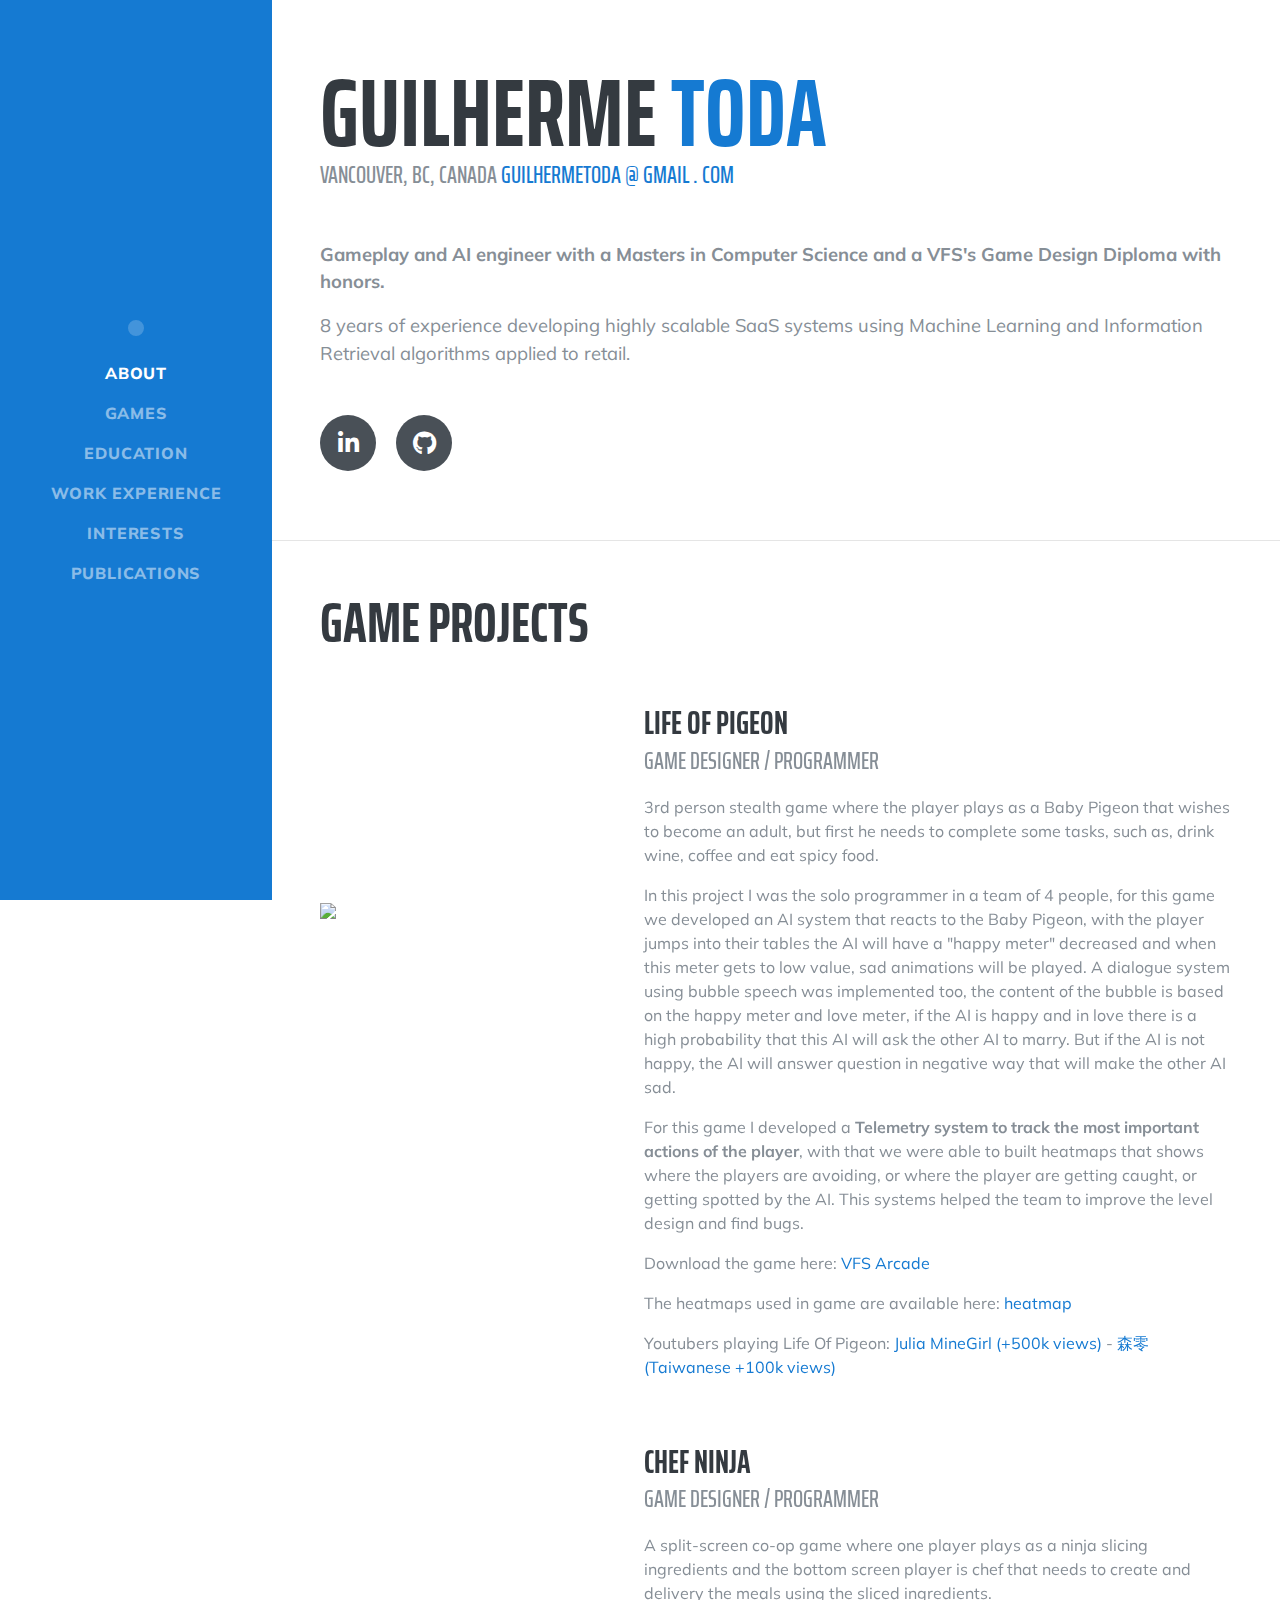
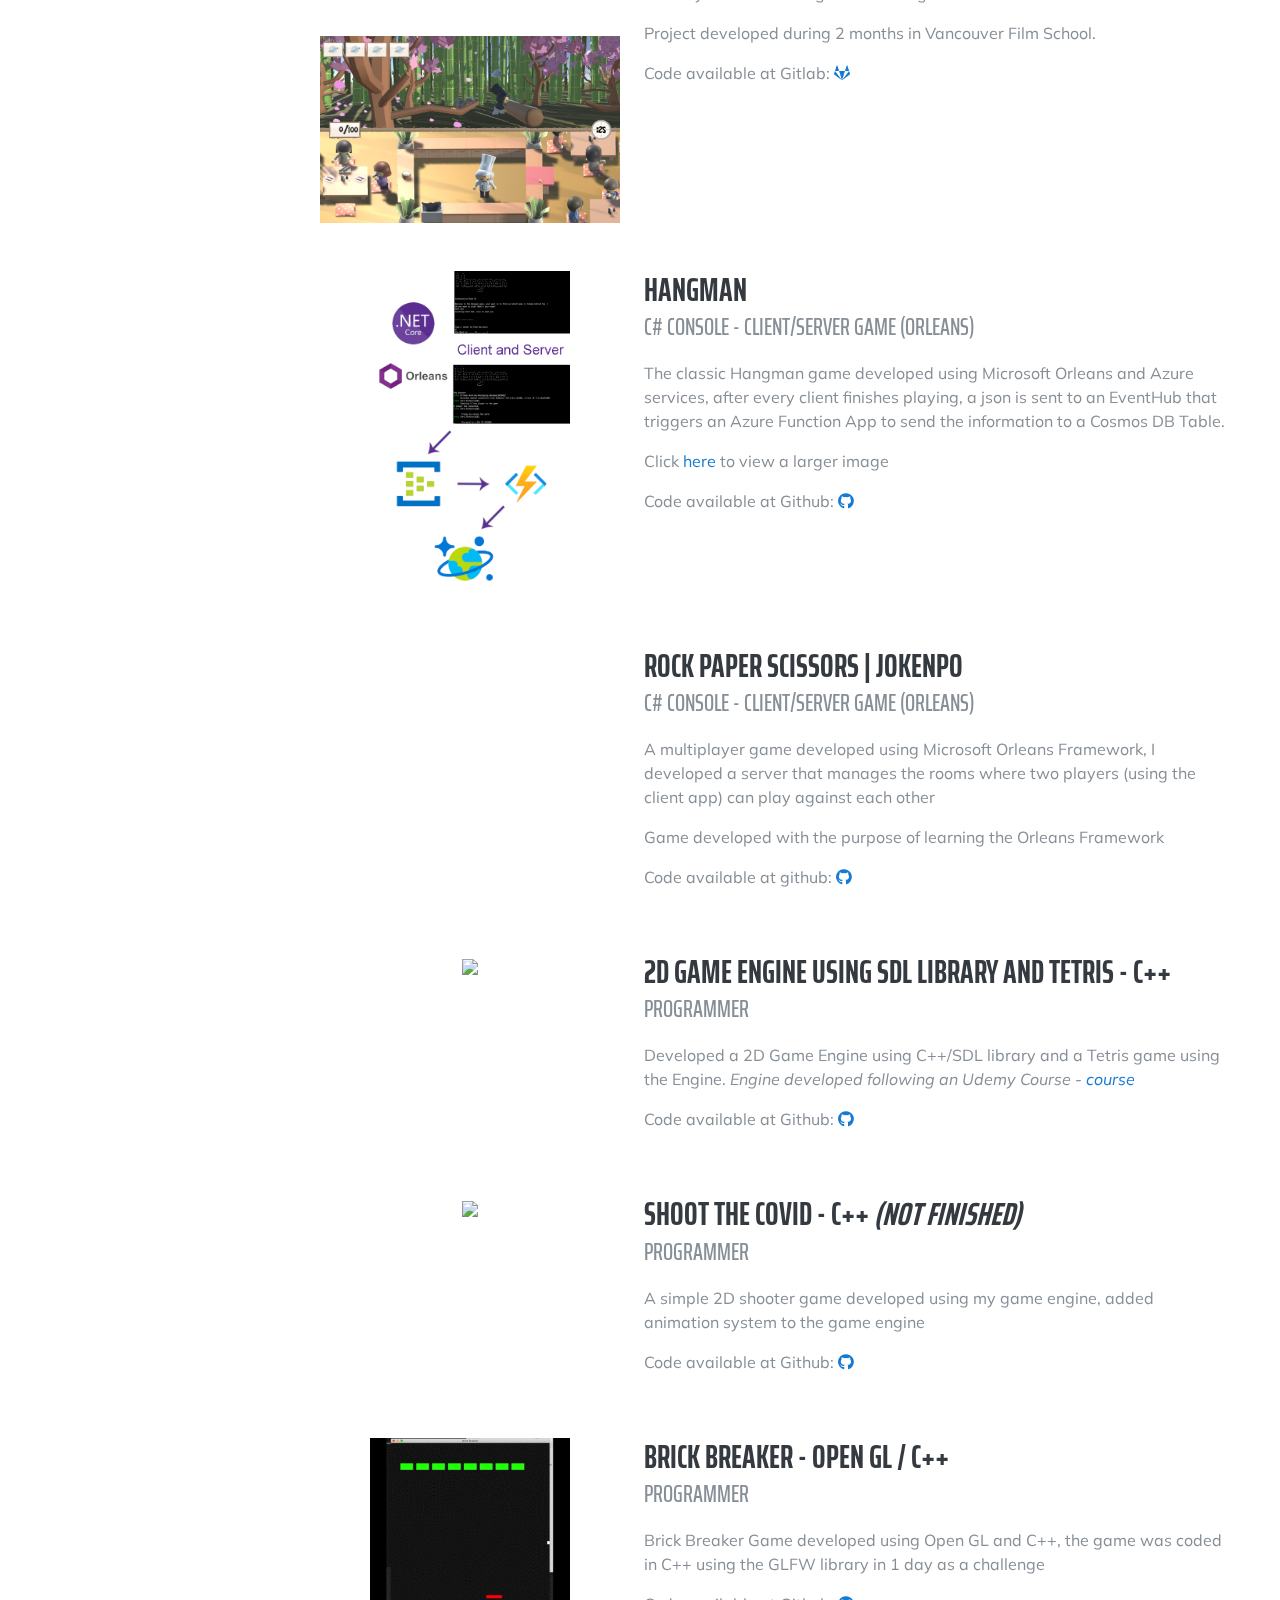
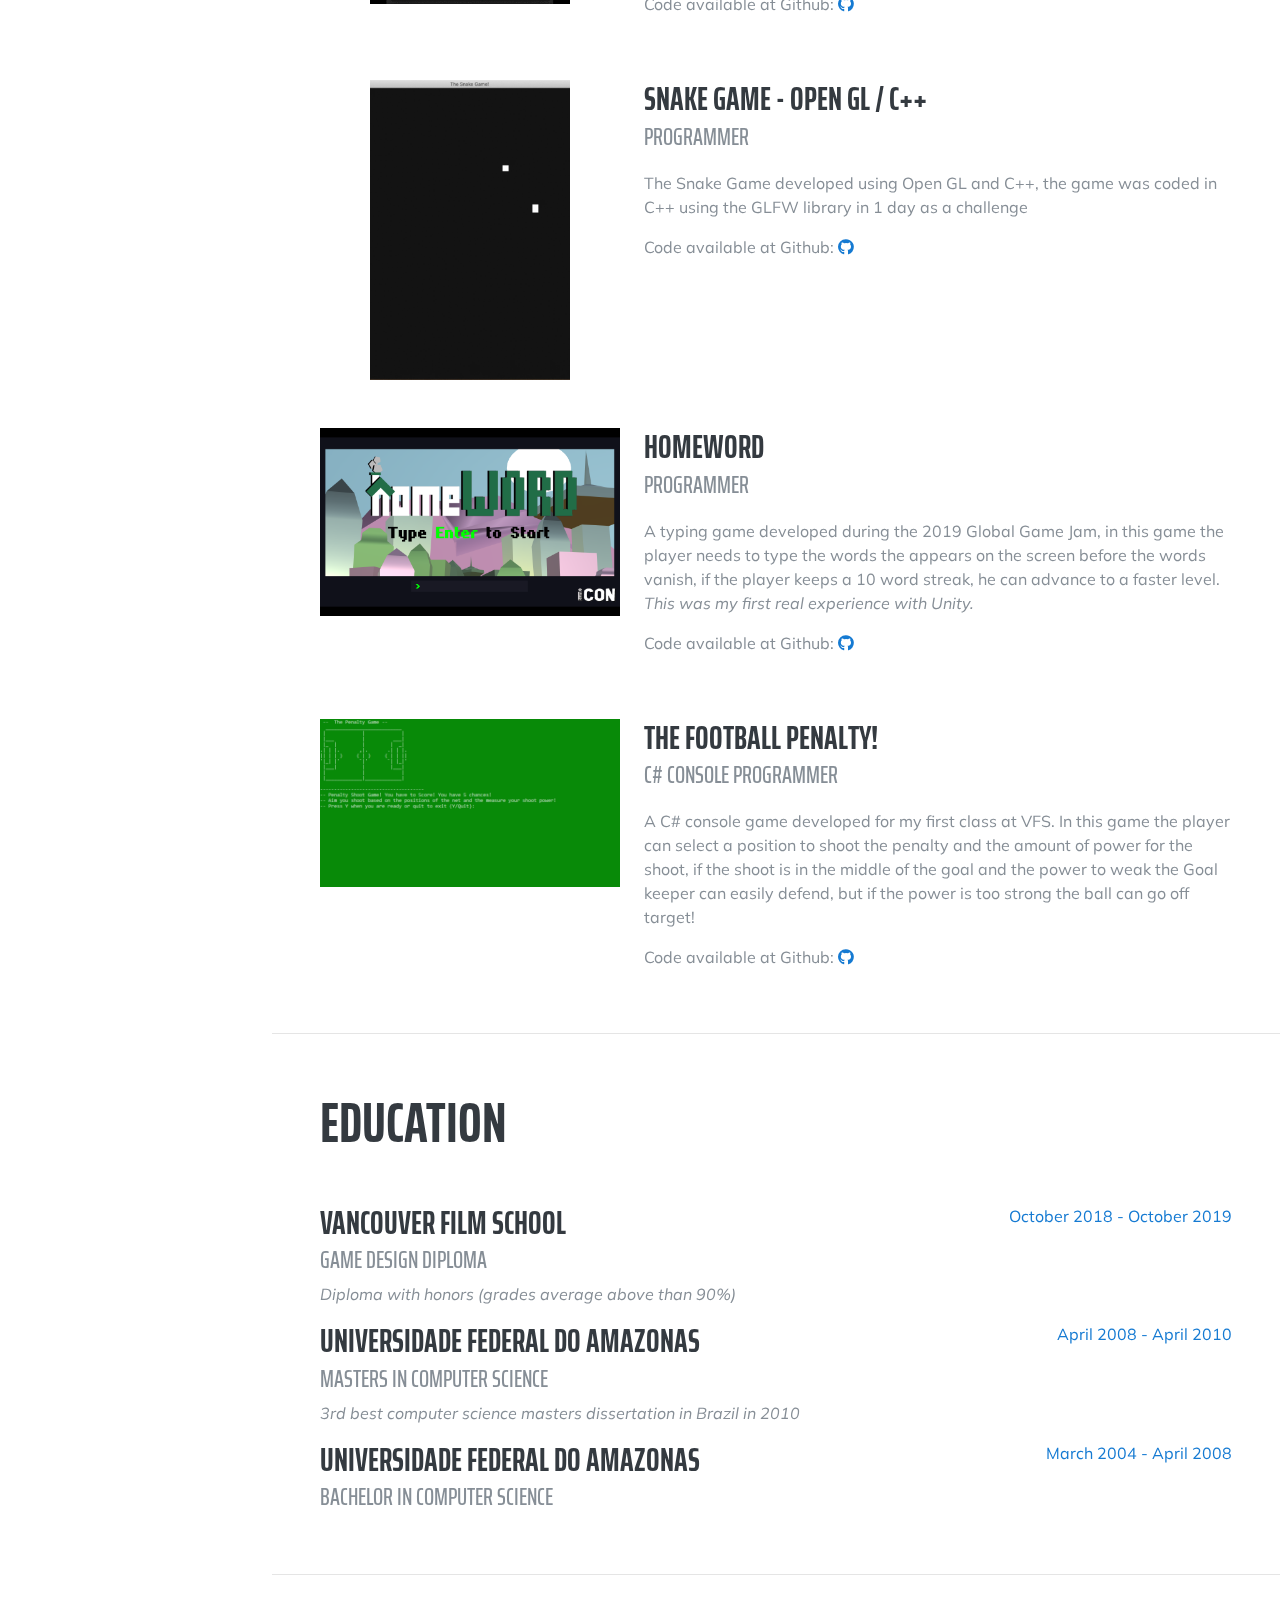
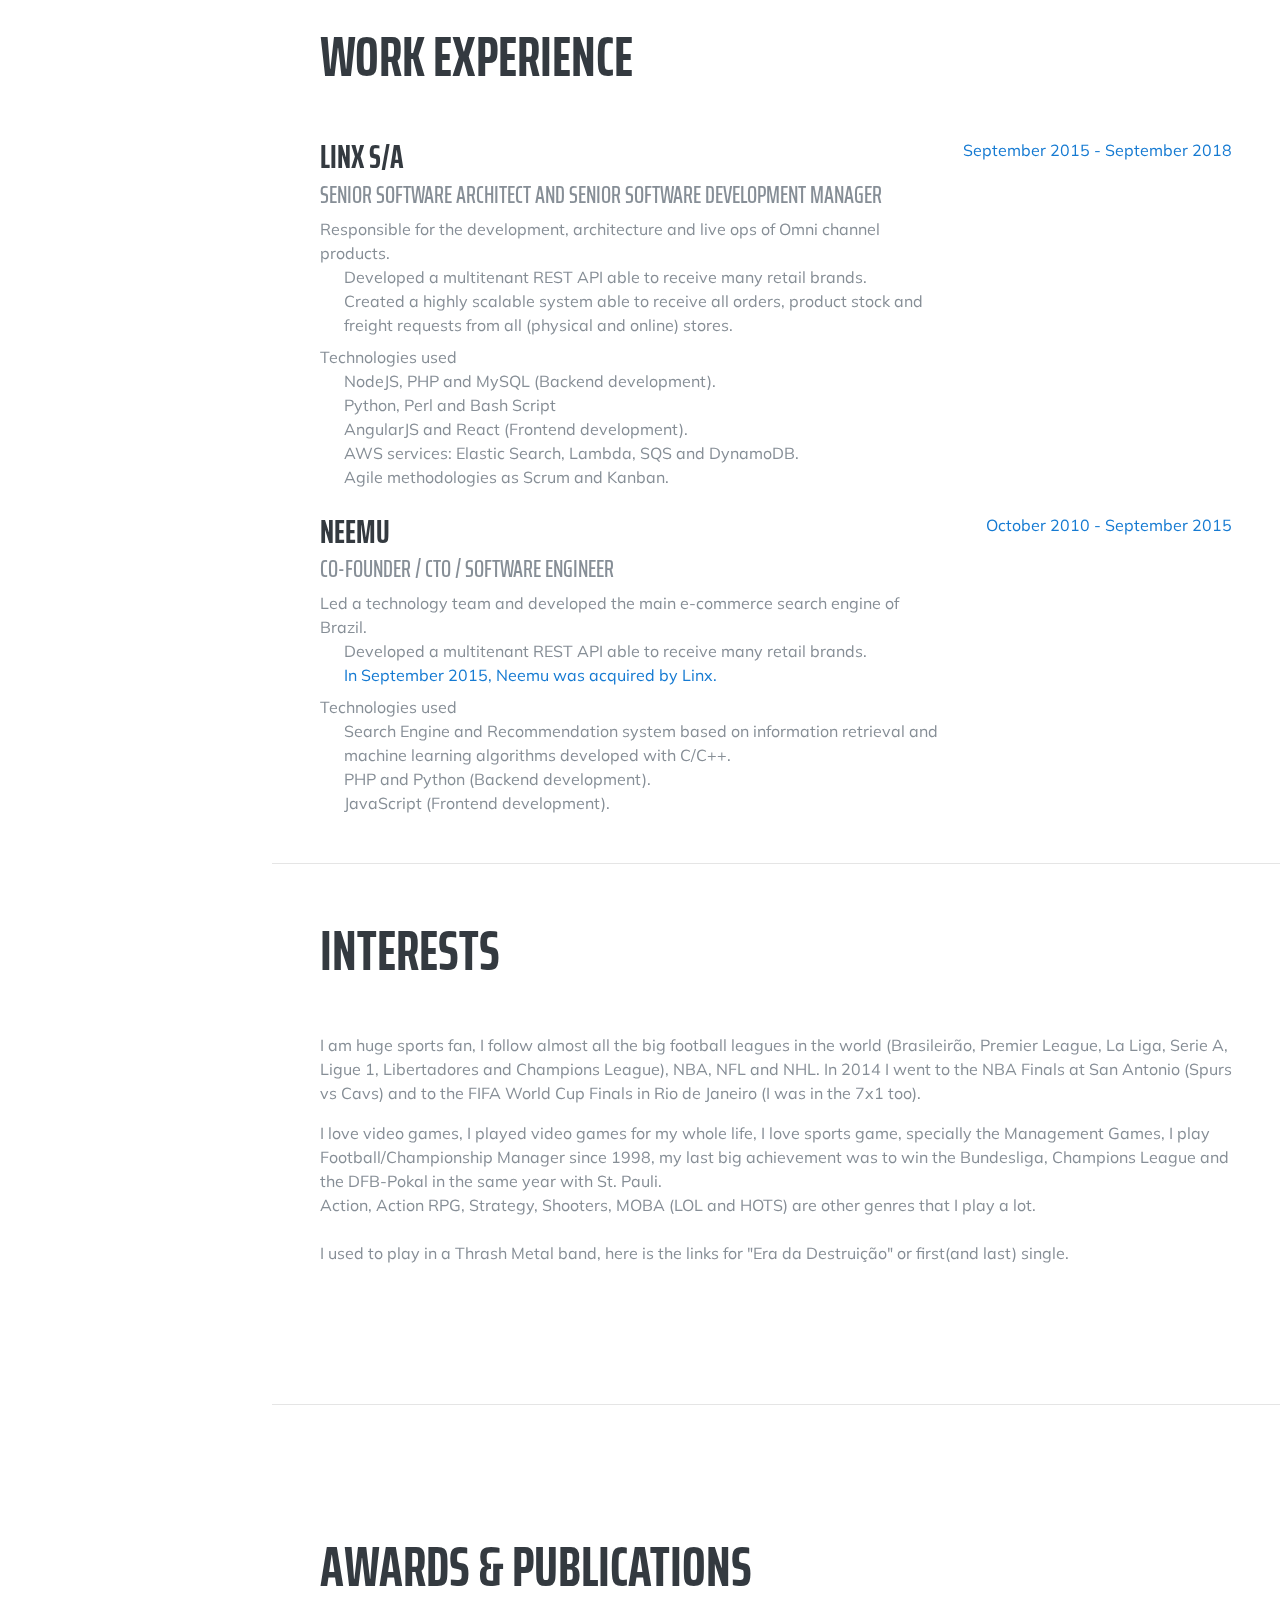
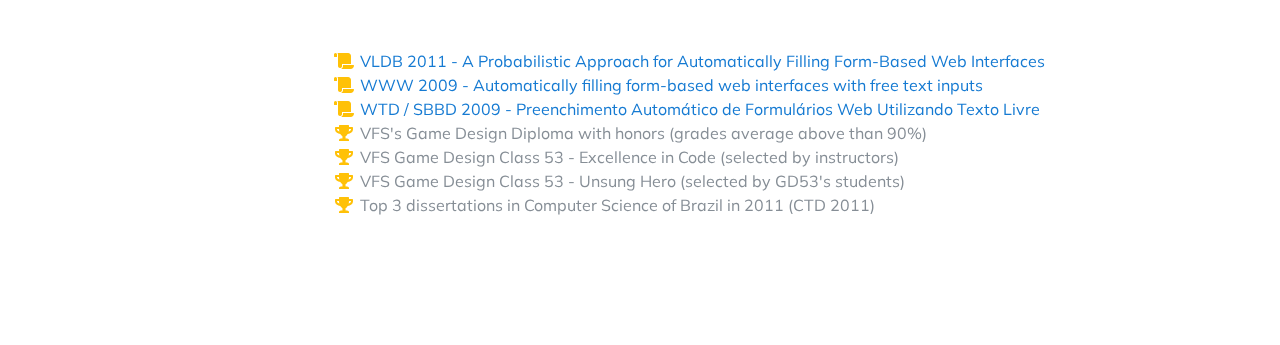
==== index.html @ ab152b03 "Add new project - Jokenpo" ====
<!DOCTYPE html>
<html lang="en">

<head>
    <!-- Global site tag (gtag.js) - Google Analytics -->
  <script async src="https://www.googletagmanager.com/gtag/js?id=UA-172637542-1"></script>
  <script>
    window.dataLayer = window.dataLayer || [];
    function gtag(){dataLayer.push(arguments);}
    gtag('js', new Date());

    gtag('config', 'UA-172637542-1');
  </script>
  <meta charset="utf-8">
  <meta name="viewport" content="width=device-width, initial-scale=1, shrink-to-fit=no">
  <meta name="description" content="">
  <meta name="author" content="">

  <title>Guilherme Toda - Portfolio</title>

  <!-- Bootstrap core CSS -->
  <link href="vendor/bootstrap/css/bootstrap.min.css" rel="stylesheet">

  <!-- Custom fonts for this template -->
  <link href="https://fonts.googleapis.com/css?family=Saira+Extra+Condensed:500,700" rel="stylesheet">
  <link href="https://fonts.googleapis.com/css?family=Muli:400,400i,800,800i" rel="stylesheet">
  <link href="vendor/fontawesome-free/css/all.min.css" rel="stylesheet">

  <!-- Custom styles for this template -->
  <link href="css/resume.min.css" rel="stylesheet">

</head>

<body id="page-top">

  <nav class="navbar navbar-expand-lg navbar-dark bg-primary fixed-top" id="sideNav">
    <a class="navbar-brand js-scroll-trigger" href="#page-top">
      <span class="d-block d-lg-none">Guilherme Toda</span>
      <span class="d-none d-lg-block">
        <img class="img-fluid img-profile rounded-circle mx-auto mb-2" src="img/mypicture.png" alt="">
      </span>
    </a>
    <button class="navbar-toggler" type="button" data-toggle="collapse" data-target="#navbarSupportedContent" aria-controls="navbarSupportedContent" aria-expanded="false" aria-label="Toggle navigation">
      <span class="navbar-toggler-icon"></span>
    </button>
    <div class="collapse navbar-collapse" id="navbarSupportedContent">
      <ul class="navbar-nav">
        <li class="nav-item">
          <a class="nav-link js-scroll-trigger" href="#about">About</a>
        </li>
        <li class="nav-item">
          <a class="nav-link js-scroll-trigger" href="#experience">Games</a>
        </li>
        <li class="nav-item">
          <a class="nav-link js-scroll-trigger" href="#education">Education</a>
        </li>
        <li class="nav-item">
          <a class="nav-link js-scroll-trigger" href="#work">Work Experience</a>
        </li>
        <li class="nav-item">
          <a class="nav-link js-scroll-trigger" href="#interests">Interests</a>
        </li>
        <li class="nav-item">
          <a class="nav-link js-scroll-trigger" href="#awards">Publications</a>
        </li>
      </ul>
    </div>
  </nav>

  <div class="container-fluid p-0">

    <section class="resume-section p-3 p-lg-5 d-flex align-items-center" id="about">
      <div class="w-100">
        <h1 class="mb-0">Guilherme
          <span class="text-primary">Toda</span>
        </h1>
        <div class="subheading mb-5">Vancouver, BC, Canada
          <a href="#">guilhermetoda @ gmail . com</a>
        </div>
        <p class="lead font-weight-bold">Gameplay and AI engineer with a Masters in Computer Science and a VFS's Game Design Diploma with honors. </p>
        <p class="lead mb-5">8 years of experience developing highly scalable SaaS systems using Machine Learning and Information Retrieval algorithms applied to retail.</p>
        <div class="social-icons">
          <a href="https://www.linkedin.com/in/guilhermetoda/">
            <i class="fab fa-linkedin-in"></i>
          </a>
          <a href="https://github.com/guilhermetoda">
            <i class="fab fa-github"></i>
          </a>
          <!----<a href="#">
            <i class="fab fa-twitter"></i>
          </a>
          <a href="#">
            <i class="fab fa-facebook-f"></i>
          </a>--->
        </div>
      </div>
    </section>

    <hr class="m-0">

    <section class="resume-section p-3 p-lg-5 d-flex justify-content-center" id="experience">
      <div class="w-100">
        <h2 class="mb-5">Game Projects</h2>

        <div class="resume-item d-flex flex-column flex-md-row justify-content-between mb-5">
          <div class="resume-img mr-4">
      <!--<a href="heatmap/heatmap.html"> <img class="mb-1" src="img/LifeOfPigeon.png"/>-->
        
		  <iframe width="300" height="187" src="https://www.youtube.com/embed/VL7RDf8kq20" frameborder="0" allow="accelerometer; autoplay; encrypted-media; gyroscope; picture-in-picture" allowfullscreen></iframe>
                <img src="img/lifeofpigeongameplay.png"/></a>
          </div>
          <div class="resume-content">
            <h3 class="mb-0">Life Of Pigeon</h3>
            <div class="subheading mb-3">Game Designer / Programmer </div>
            <p>3rd person stealth game where the player plays as a Baby Pigeon that wishes to become an adult, but first he needs to complete some tasks, such as, drink wine, coffee and eat spicy food.</p>
            <p>In this project I was the solo programmer in a team of 4 people, for this game we developed an AI system that reacts to the Baby Pigeon, with the player jumps into their tables the AI will have a "happy meter" decreased and when this meter gets to low value, sad animations will be played.
               A dialogue system using bubble speech was implemented too, the content of the bubble is based on the happy meter and love meter, if the AI is happy and in love there is a high probability that this AI will ask the other AI to marry. But if the AI is not happy, the AI will answer question in negative way that will make the other AI sad.</p>
            <p>For this game I developed a <b>Telemetry system to track the most important actions of the player</b>, with that we were able to built heatmaps that shows where the players are avoiding, or where the player are getting caught, or getting spotted by the AI. This systems helped the team to improve the level design and find bugs.</p>
            <p>Download the game here: <a href="http://community.vfs.com/arcade/game/life-of-pigeon/"> VFS Arcade </a></p>
            <p>The heatmaps used in game are available here: <a href="heatmap/heatmap.html"> heatmap </a></p>
            <p> Youtubers playing Life Of Pigeon: <a href="https://www.youtube.com/watch?v=5PLeYPVq2Lc">Julia MineGirl (+500k views)</a> - <a href="https://www.youtube.com/watch?v=oKlAyVhd_yo"> 森零 (Taiwanese +100k views) </a></p>
          </div>
          
        </div>

        <div class="resume-item d-flex flex-column flex-md-row justify-content-between mb-5">
          <div class="resume-img mr-4">
		  <iframe width="300" height="187" src="https://www.youtube.com/embed/6zNJALaUCpA" frameborder="0" allow="accelerometer; autoplay; encrypted-media; gyroscope; picture-in-picture" allowfullscreen></iframe>
            <img src="img/chefninja.png"/>
          </div>
          <div class="resume-content">
            <h3 class="mb-0">Chef Ninja</h3>
            <div class="subheading mb-3">Game Designer / Programmer</div>
            <p>A split-screen co-op game where one player plays as a ninja slicing ingredients and the bottom screen player is chef that needs to create and delivery the meals using the sliced ingredients.</p>
            <p>Project developed during 2 months in Vancouver Film School.</p>
            <p>Code available at Gitlab: <a href="https://gitlab.com/guilhermetoda/chefninja">
              <i class="fab fa-gitlab"></i>
            </a></p>
          </div>
          
        </div>

        <div class="resume-item d-flex flex-column flex-md-row justify-content-between mb-5">
          <div class="resume-img-snake mr-4">
            <a href="images/hangman-large.png"><img src="images/hangman.png"/></a>
          </div>
          <div class="resume-content">
            <h3 class="mb-0">Hangman</h3>
            <div class="subheading mb-3">C# Console - Client/Server Game (Orleans)</div>
            <p>The classic Hangman game developed using Microsoft Orleans and Azure services, after every client finishes playing, a json is sent to an EventHub that triggers an Azure Function App to send the information to a Cosmos DB Table.</p>
            <p>Click <a href="images/hangman-large.png">here</a> to view a larger image</p>
            <p>Code available at Github: <a href="https://github.com/guilhermetoda/hangman-orleans">
              <i class="fab fa-github"></i>
            </a></p>
          </div>
          
        </div>

        <div class="resume-item d-flex flex-column flex-md-row justify-content-between mb-5">
          <div class="resume-img mr-4">
		  <iframe width="300" height="187" src="https://www.youtube.com/embed/LyXZvKHej7I" frameborder="0" allow="accelerometer; autoplay; encrypted-media; gyroscope; picture-in-picture" allowfullscreen></iframe>
          </div>
          <div class="resume-content">
            <h3 class="mb-0">Rock Paper Scissors | Jokenpo </h3>
            <div class="subheading mb-3">C# Console - Client/Server Game (Orleans)</div>
            <p>A multiplayer game developed using Microsoft Orleans Framework, I developed a server that manages the rooms where two players (using the client app) can play against each other </p>
            <p>Game developed with the purpose of learning the Orleans Framework</p>
            <p>Code available at github: <a href="https://github.com/guilhermetoda/jokenpo">
              <i class="fab fa-github"></i>
            </a></p>
          </div>
          
        </div>

        <div class="resume-item d-flex flex-column flex-md-row justify-content-between mb-5">
          <div class="resume-img-snake mr-4">
            <img src="img/tetris.gif"/>
          </div>
          <div class="resume-content">
            <h3 class="mb-0">2D Game Engine using SDL library and Tetris - C++</h3>
            <div class="subheading mb-3">Programmer</div>
            <p>Developed a 2D Game Engine using C++/SDL library and a Tetris game using the Engine. <i>Engine developed following an Udemy Course - <a href="https://www.udemy.com/course/learn-cpp-programming-by-making-games-volume-2/">course</a></i></p>
            <p>Code available at Github: <a href="https://github.com/guilhermetoda/tetris">
              <i class="fab fa-github"></i>
            </a></p>
          </div>
          
        </div>
        <div class="resume-item d-flex flex-column flex-md-row justify-content-between mb-5">
          <div class="resume-img-snake mr-4">
            <img src="img/shooterGIF.gif"/>
          </div>
          <div class="resume-content">
            <h3 class="mb-0">Shoot the COVID - C++ <i> (Not Finished) </i></h3>
            <div class="subheading mb-3">Programmer</div>
            <p>A simple 2D shooter game developed using my game engine, added animation system to the game engine</p>
            <p>Code available at Github: <a href="https://github.com/guilhermetoda/space-shooter">
              <i class="fab fa-github"></i>
            </a></p>
          </div>
          
        </div>

        <div class="resume-item d-flex flex-column flex-md-row justify-content-between mb-5">
          <div class="resume-img-snake mr-4">
            <img src="img/brickbreaker.gif"/>
          </div>
          <div class="resume-content">
            <h3 class="mb-0">Brick Breaker - Open GL / C++</h3>
            <div class="subheading mb-3">Programmer</div>
            <p>Brick Breaker Game developed using Open GL and C++, the game was coded in C++ using the GLFW library in 1 day as a challenge</p>
            <p>Code available at Github: <a href="https://github.com/guilhermetoda/opengl-brickbreaker">
              <i class="fab fa-github"></i>
            </a></p>
          </div>
          
        </div>


        <div class="resume-item d-flex flex-column flex-md-row justify-content-between mb-5">
            <div class="resume-img-snake mr-4">
              <img src="img/snakegame.gif"/>
            </div>
            <div class="resume-content">
              <h3 class="mb-0">Snake Game - Open GL / C++</h3>
              <div class="subheading mb-3">Programmer</div>
              <p>The Snake Game developed using Open GL and C++, the game was coded in C++ using the GLFW library in 1 day as a challenge</p>
              <p>Code available at Github: <a href="https://github.com/guilhermetoda/opengl-snake">
                <i class="fab fa-github"></i>
              </a></p>
            </div>
            
          </div>

        <div class="resume-item d-flex flex-column flex-md-row justify-content-between mb-5">
          <div class="resume-img mr-4">
            <img src="img/homeworld.png"/>
          </div>
          <div class="resume-content">
            <h3 class="mb-0">Homeword</h3>
            <div class="subheading mb-3">Programmer</div>
            <p>A typing game developed during the 2019 Global Game Jam, in this game the player needs to type the words the appears on the screen before the words vanish, if the player keeps a 10 word streak, he can advance to a faster level. <i>This was my first real experience with Unity.</i> </p>
            <p>Code available at Github: <a href="https://github.com/guilhermetoda/icon-project">
              <i class="fab fa-github"></i>
            </a></p>
          </div>
        </div>

        <div class="resume-item d-flex flex-column flex-md-row justify-content-between">
          <div class="resume-img mr-4">
            <img src="img/penaltygame.gif"/>
          </div>
          <div class="resume-content">
            <h3 class="mb-0">The Football Penalty!</h3>
            <div class="subheading mb-3">C# Console Programmer</div>
            <p>A C# console game developed for my first class at VFS. In this game the player can select a position to shoot the penalty and the amount of power for the shoot, if the shoot is in the middle of the goal and the power to weak the Goal keeper can easily defend, but if the power is too strong the ball can go off target!</p>
            <p>Code available at Github: <a href="https://github.com/guilhermetoda/penalty-assignment">
              <i class="fab fa-github"></i>
            </a></p>
          </div>
        </div>

      </div>

    </section>

    <hr class="m-0">

    <section class="resume-section p-3 p-lg-5 d-flex align-items-center" id="education">
      <div class="w-100">
        <h2 class="mb-5">Education</h2>

        <div class="resume-item d-flex flex-column flex-md-row justify-content-between">
          <div class="resume-content">
            <h3 class="mb-0">Vancouver Film School</h3>
            <div class="subheading mb-1">Game Design Diploma</div>
            <div><i>Diploma with honors (grades average above than 90%)</i></div>
            <p></p>
          </div>
          <div class="resume-date text-md-right">
            <span class="text-primary">October 2018 - October 2019</span>
          </div>
        </div>

        <div class="resume-item d-flex flex-column flex-md-row justify-content-between">
          <div class="resume-content">
            <h3 class="mb-0">Universidade Federal do Amazonas</h3>
            <div class="subheading mb-1">Masters in Computer Science</div>
            <p><i>3rd best computer science masters dissertation in Brazil in 2010</i></p>
          </div>
          <div class="resume-date text-md-right">
            <span class="text-primary">April 2008 - April 2010</span>
          </div>
        </div>

        <div class="resume-item d-flex flex-column flex-md-row justify-content-between">
          <div class="resume-content">
            <h3 class="mb-0">Universidade Federal do Amazonas</h3>
            <div class="subheading mb-1">Bachelor in Computer Science</div>
          </div>
          <div class="resume-date text-md-right">
            <span class="text-primary">March 2004 - April 2008</span>
          </div>
        </div>
      </div>
    </section>

    <hr class="m-0">

    <section class="resume-section p-3 p-lg-5 d-flex align-items-center" id="work">
      <div class="w-100">
        <h2 class="mb-5">Work Experience</h2>

        <div class="resume-item d-flex flex-column flex-md-row justify-content-between">
          <div class="resume-content">
            <h3 class="mb-0">Linx S/A</h3>
            <div class="subheading mb-1">Senior Software Architect and Senior Software Development Manager</div>
            <p class="mb-0">Responsible for the development, architecture and live ops of Omni channel products. </p>
                <p class="ml-4 mb-0">Developed a multitenant REST API able to receive many retail brands.</p>
                <p class="ml-4 mb-2">Created a highly scalable system able to receive all orders, product stock and freight requests from all (physical and online) stores.</p>
               
               <p class="mb-0">Technologies used</p>
               <p class="ml-4 mb-0">NodeJS, PHP and MySQL (Backend development).</p>
               <p class="ml-4 mb-0">Python, Perl and Bash Script</p>
               <p class="ml-4 mb-0">AngularJS and React (Frontend development).</p>
               <p class="ml-4 mb-0">AWS services: Elastic Search, Lambda, SQS and DynamoDB.</p>
               <p class="ml-4 mb-4">Agile methodologies as Scrum and Kanban.</p>
          </div>
          <div class="resume-date text-md-right">
            <span class="text-primary">September 2015 - September 2018</span>
          </div>
        </div>

        <div class="resume-item d-flex flex-column flex-md-row justify-content-between">
            <div class="resume-content">
              <h3 class="mb-0">Neemu</h3>
              <div class="subheading mb-1">Co-Founder / CTO / Software Engineer</div>
              <p class="mb-0">Led a technology team and developed the main e-commerce search engine of Brazil. </p>
                  <p class="ml-4 mb-0">Developed a multitenant REST API able to receive many retail brands.</p>
                  <p class="ml-4 mb-2"> <a href="http://ri.linx.com.br/noticia/linx-anuncia-aquisicao-da-chaordic-e-da-neemu/?lang=en">In September 2015, Neemu was acquired by Linx.</a></p>
                 
                 <p class="mb-0">Technologies used</p>
                 <p class="ml-4 mb-0">Search Engine and Recommendation system based on information retrieval and machine learning algorithms developed with C/C++.</p>
                 <p class="ml-4 mb-0">PHP and Python (Backend development).</p>
                 <p class="ml-4 mb-0">JavaScript (Frontend development).</p>
            </div>
            <div class="resume-date text-md-right">
              <span class="text-primary">October 2010 - September 2015</span>
            </div>
          </div>

    </section>

    <!--<hr class="m-0">

    <section class="resume-section p-3 p-lg-5 d-flex align-items-center" id="skills">
      <div class="w-100">
        <h2 class="mb-5">Skills</h2>

        <div class="subheading mb-3">Programming Languages &amp; Tools</div>
        <ul class="list-inline dev-icons">
          <li class="list-inline-item">
            <i class="fab fa-html5"></i>
          </li>
          <li class="list-inline-item">
            <i class="fab fa-css3-alt"></i>
          </li>
          <li class="list-inline-item">
            <i class="fab fa-js-square"></i>
          </li>
          <li class="list-inline-item">
            <i class="fab fa-angular"></i>
          </li>
          <li class="list-inline-item">
            <i class="fab fa-react"></i>
          </li>
          <li class="list-inline-item">
            <i class="fab fa-node-js"></i>
          </li>
          <li class="list-inline-item">
            <i class="fab fa-sass"></i>
          </li>
          <li class="list-inline-item">
            <i class="fab fa-less"></i>
          </li>
          <li class="list-inline-item">
            <i class="fab fa-wordpress"></i>
          </li>
          <li class="list-inline-item">
            <i class="fab fa-gulp"></i>
          </li>
          <li class="list-inline-item">
            <i class="fab fa-grunt"></i>
          </li>
          <li class="list-inline-item">
            <i class="fab fa-npm"></i>
          </li>
        </ul>

        <div class="subheading mb-3">Workflow</div>
        <ul class="fa-ul mb-0">
          <li>
            <i class="fa-li fa fa-check"></i>
            Mobile-First, Responsive Design</li>
          <li>
            <i class="fa-li fa fa-check"></i>
            Cross Browser Testing &amp; Debugging</li>
          <li>
            <i class="fa-li fa fa-check"></i>
            Cross Functional Teams</li>
          <li>
            <i class="fa-li fa fa-check"></i>
            Agile Development &amp; Scrum</li>
        </ul>
      </div>
    </section>-->

    <hr class="m-0">

    <section class="resume-section p-3 p-lg-5 d-flex align-items-center" id="interests">
      <div class="w-100">
        <h2 class="mb-5">Interests</h2>
        <p>I am huge sports fan, I follow almost all the big football leagues in the world (Brasileirão, Premier League, La Liga, Serie A, Ligue 1, Libertadores and Champions League), NBA, NFL and NHL. In 2014 I went to the NBA Finals at San Antonio (Spurs vs Cavs) and to the FIFA World Cup Finals in Rio de Janeiro (I was in the 7x1 too).</p>
        <p class="mb-0">I love video games, I played video games for my whole life, I love sports game, specially the Management Games, I play Football/Championship Manager since 1998, my last big achievement was to win the Bundesliga, Champions League and the DFB-Pokal in the same year with St. Pauli.</p>
        <p class="mb-4">Action, Action RPG, Strategy, Shooters, MOBA (LOL and HOTS) are other genres that I play a lot. </p>
        <p class="mb-0">I used to play in a Thrash Metal band, here is the links for "Era da Destruição" or first(and last) single.</p>
        <p class="mb-0">
          <iframe src="https://open.spotify.com/embed/track/0cntdt4HTGRaCWHyYxL7cM" width="300" height="80" frameborder="0" allowtransparency="true" allow="encrypted-media"></iframe>
        </p>
        
      </div>
    </section>

    <hr class="m-0">

    <section class="resume-section p-3 p-lg-5 d-flex align-items-center" id="awards">
      <div class="w-100">
        <h2 class="mb-5">Awards &amp; Publications</h2>
        <ul class="fa-ul mb-0">
          <li>
            <i class="fa-li fa fa-scroll text-warning"></i>
            <a href="http://www.vldb.org/pvldb/vol4/p151-toda.pdf">VLDB 2011 - A Probabilistic Approach for Automatically Filling Form-Based Web Interfaces</a>
          </li>
          <li>
            <i class="fa-li fa fa-scroll text-warning"></i>
            <a href="http://dl.acm.org/citation.cfm?id=1526908">WWW 2009 - Automatically filling form-based web interfaces with free text inputs</a>
          </li>
          <li>
            <i class="fa-li fa fa-scroll text-warning"></i>
            <a href="http://www.lbd.dcc.ufmg.br/colecoes/wtdbd/2009/007.pdf">WTD / SBBD 2009 - Preenchimento Automático de Formulários Web Utilizando Texto Livre</a>
          </li>
          <li>
            <i class="fa-li fa fa-trophy text-warning"></i>
            VFS's Game Design Diploma with honors (grades average above than 90%)
          </li>
          <li>
            <i class="fa-li fa fa-trophy text-warning"></i>
            VFS Game Design Class 53 - Excellence in Code (selected by instructors)
          </li>
          <li>
            <i class="fa-li fa fa-trophy text-warning"></i>
            VFS Game Design Class 53 - Unsung Hero (selected by GD53's students)
          </li>
          <li>
            <i class="fa-li fa fa-trophy text-warning"></i>
            Top 3 dissertations in Computer Science of Brazil in 2011 (CTD 2011)
          </li>
          
        </ul>
      </div>
    </section>

  </div>

  <!-- Bootstrap core JavaScript -->
  <script src="vendor/jquery/jquery.min.js"></script>
  <script src="vendor/bootstrap/js/bootstrap.bundle.min.js"></script>

  <!-- Plugin JavaScript -->
  <script src="vendor/jquery-easing/jquery.easing.min.js"></script>

  <!-- Custom scripts for this template -->
  <script src="js/resume.min.js"></script>

</body>

</html>
---- css/resume.min.css ----
/*!
 * Start Bootstrap - Resume v5.0.8 (https://startbootstrap.com/template-overviews/resume)
 * Copyright 2013-2020 Start Bootstrap
 * Licensed under MIT (https://github.com/BlackrockDigital/startbootstrap-resume/blob/master/LICENSE)
 */body{font-family:Muli,-apple-system,BlinkMacSystemFont,'Segoe UI',Roboto,'Helvetica Neue',Arial,sans-serif,'Apple Color Emoji','Segoe UI Emoji','Segoe UI Symbol','Noto Color Emoji';padding-top:54px;color:#868e96}@media (min-width:992px){body{padding-top:0;padding-left:17rem}}h1,h2,h3,h4,h5,h6{font-family:'Saira Extra Condensed',-apple-system,BlinkMacSystemFont,'Segoe UI',Roboto,'Helvetica Neue',Arial,sans-serif,'Apple Color Emoji','Segoe UI Emoji','Segoe UI Symbol','Noto Color Emoji';font-weight:700;text-transform:uppercase;color:#343a40}h1{font-size:6rem;line-height:5.5rem}h2{font-size:3.5rem}h3{font-size:2rem}p.lead{font-size:1.15rem;font-weight:400}.subheading{text-transform:uppercase;font-weight:500;font-family:'Saira Extra Condensed',-apple-system,BlinkMacSystemFont,'Segoe UI',Roboto,'Helvetica Neue',Arial,sans-serif,'Apple Color Emoji','Segoe UI Emoji','Segoe UI Symbol','Noto Color Emoji';font-size:1.5rem}.social-icons a{display:inline-block;height:3.5rem;width:3.5rem;background-color:#495057;color:#fff!important;border-radius:100%;text-align:center;font-size:1.5rem;line-height:3.5rem;margin-right:1rem}.social-icons a:last-child{margin-right:0}.social-icons a:hover{background-color:#157ad2}.dev-icons{font-size:3rem}.dev-icons .list-inline-item i:hover{color:#157ad2}#sideNav .navbar-nav .nav-item .nav-link{font-weight:800;letter-spacing:.05rem;text-transform:uppercase}#sideNav .navbar-toggler:focus{outline-color:#479fed}@media (min-width:992px){#sideNav{text-align:center;position:fixed;top:0;left:0;display:flex;flex-direction:column;width:17rem;height:100vh}#sideNav .navbar-brand{display:flex;margin:auto auto 0;padding:.5rem}#sideNav .navbar-brand .img-profile{max-width:10rem;max-height:10rem;border:.5rem solid rgba(255,255,255,.2)}#sideNav .navbar-collapse{display:flex;align-items:flex-start;flex-grow:0;width:100%;margin-bottom:auto}#sideNav .navbar-collapse .navbar-nav{flex-direction:column;width:100%}#sideNav .navbar-collapse .navbar-nav .nav-item{display:block}#sideNav .navbar-collapse .navbar-nav .nav-item .nav-link{display:block}}section.resume-section{padding-top:5rem!important;padding-bottom:5rem!important;max-width:75rem}section.resume-section .resume-item .resume-date{min-width:none}section.resume-section .resume-item .resume-img img{width:300px}section.resume-section .resume-item .resume-img-snake{min-width:300px;text-align:center}section.resume-section .resume-item .resume-img-snake img{width:200px}section.resume-section .resume-item .resume-img-schools img{width:100px}@media (min-width:768px){section.resume-section{min-height:60vh}section.resume-section .resume-item .resume-date{min-width:18rem}}@media (min-width:992px){section.resume-section{padding-top:3rem!important;padding-bottom:3rem!important}}.bg-primary{background-color:#157ad2!important}.text-primary{color:#157ad2!important}a{color:#157ad2}a:active,a:focus,a:hover{color:#0e528c}
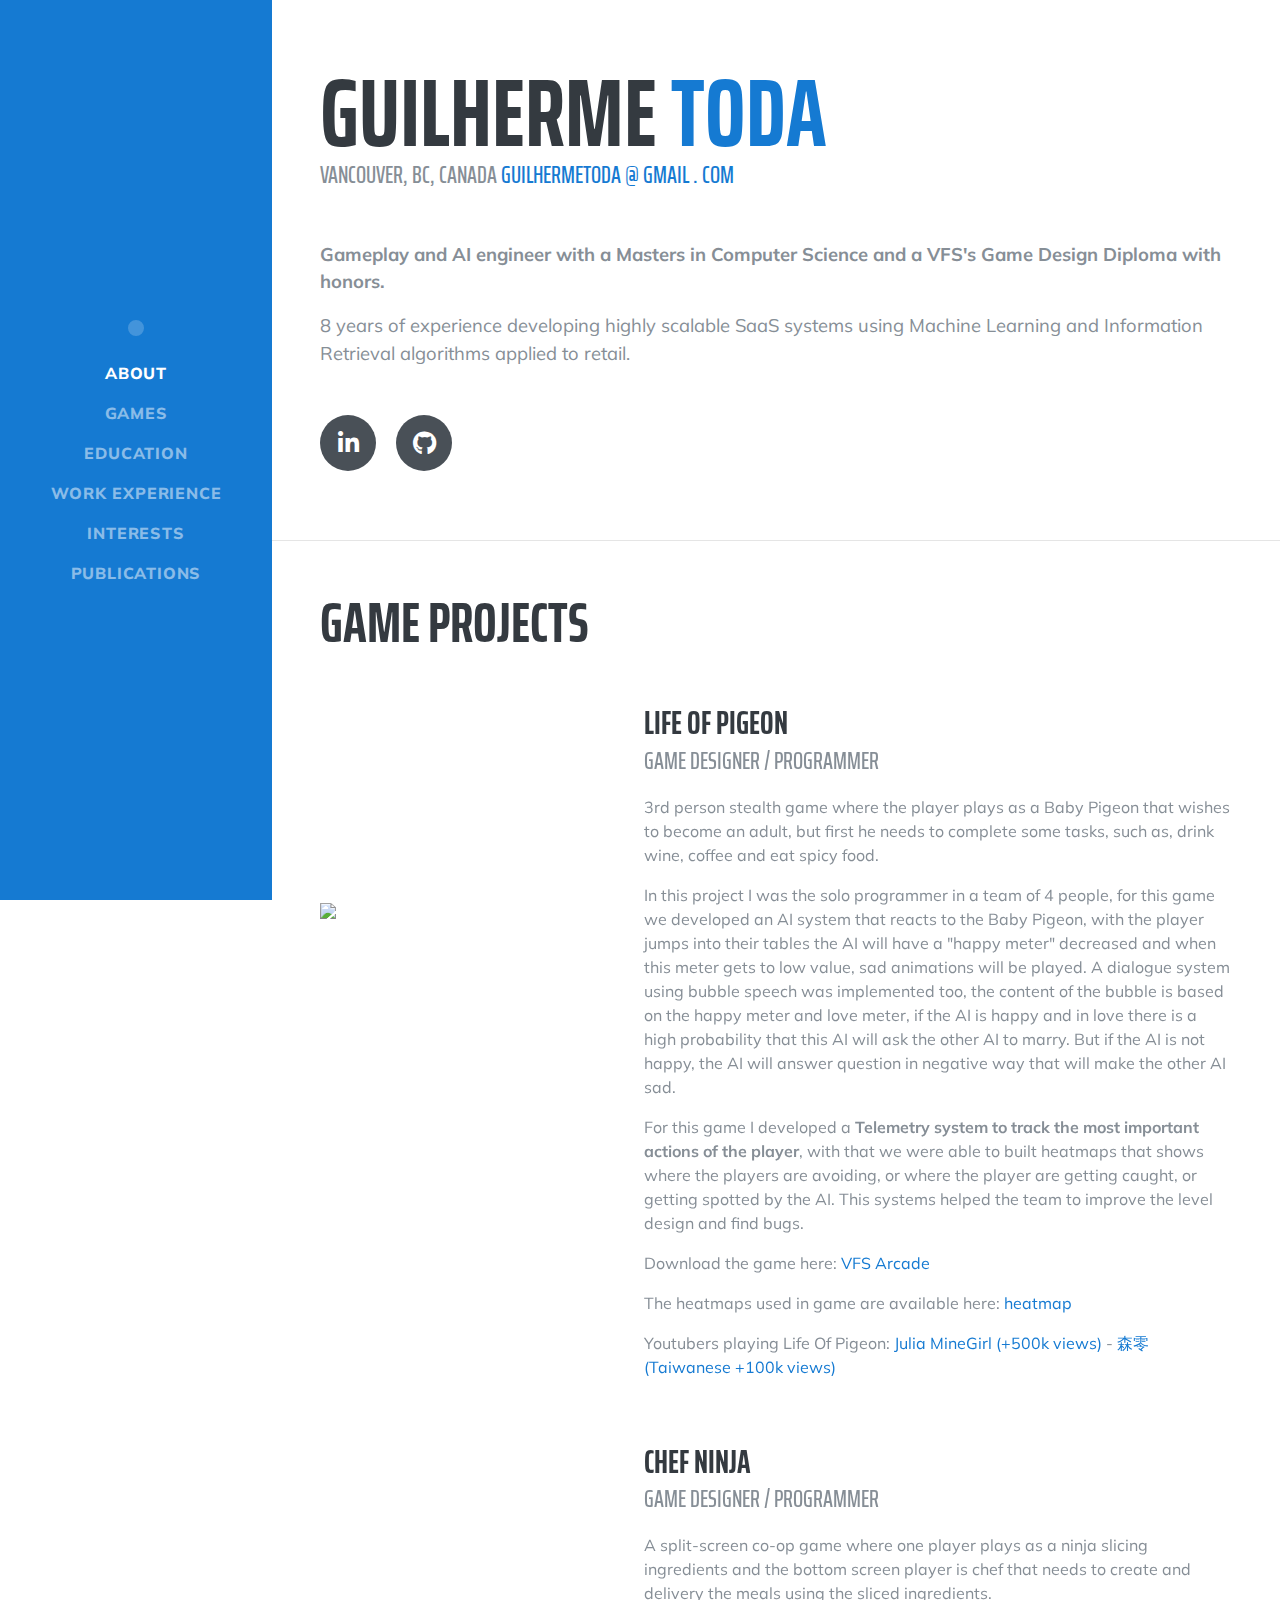
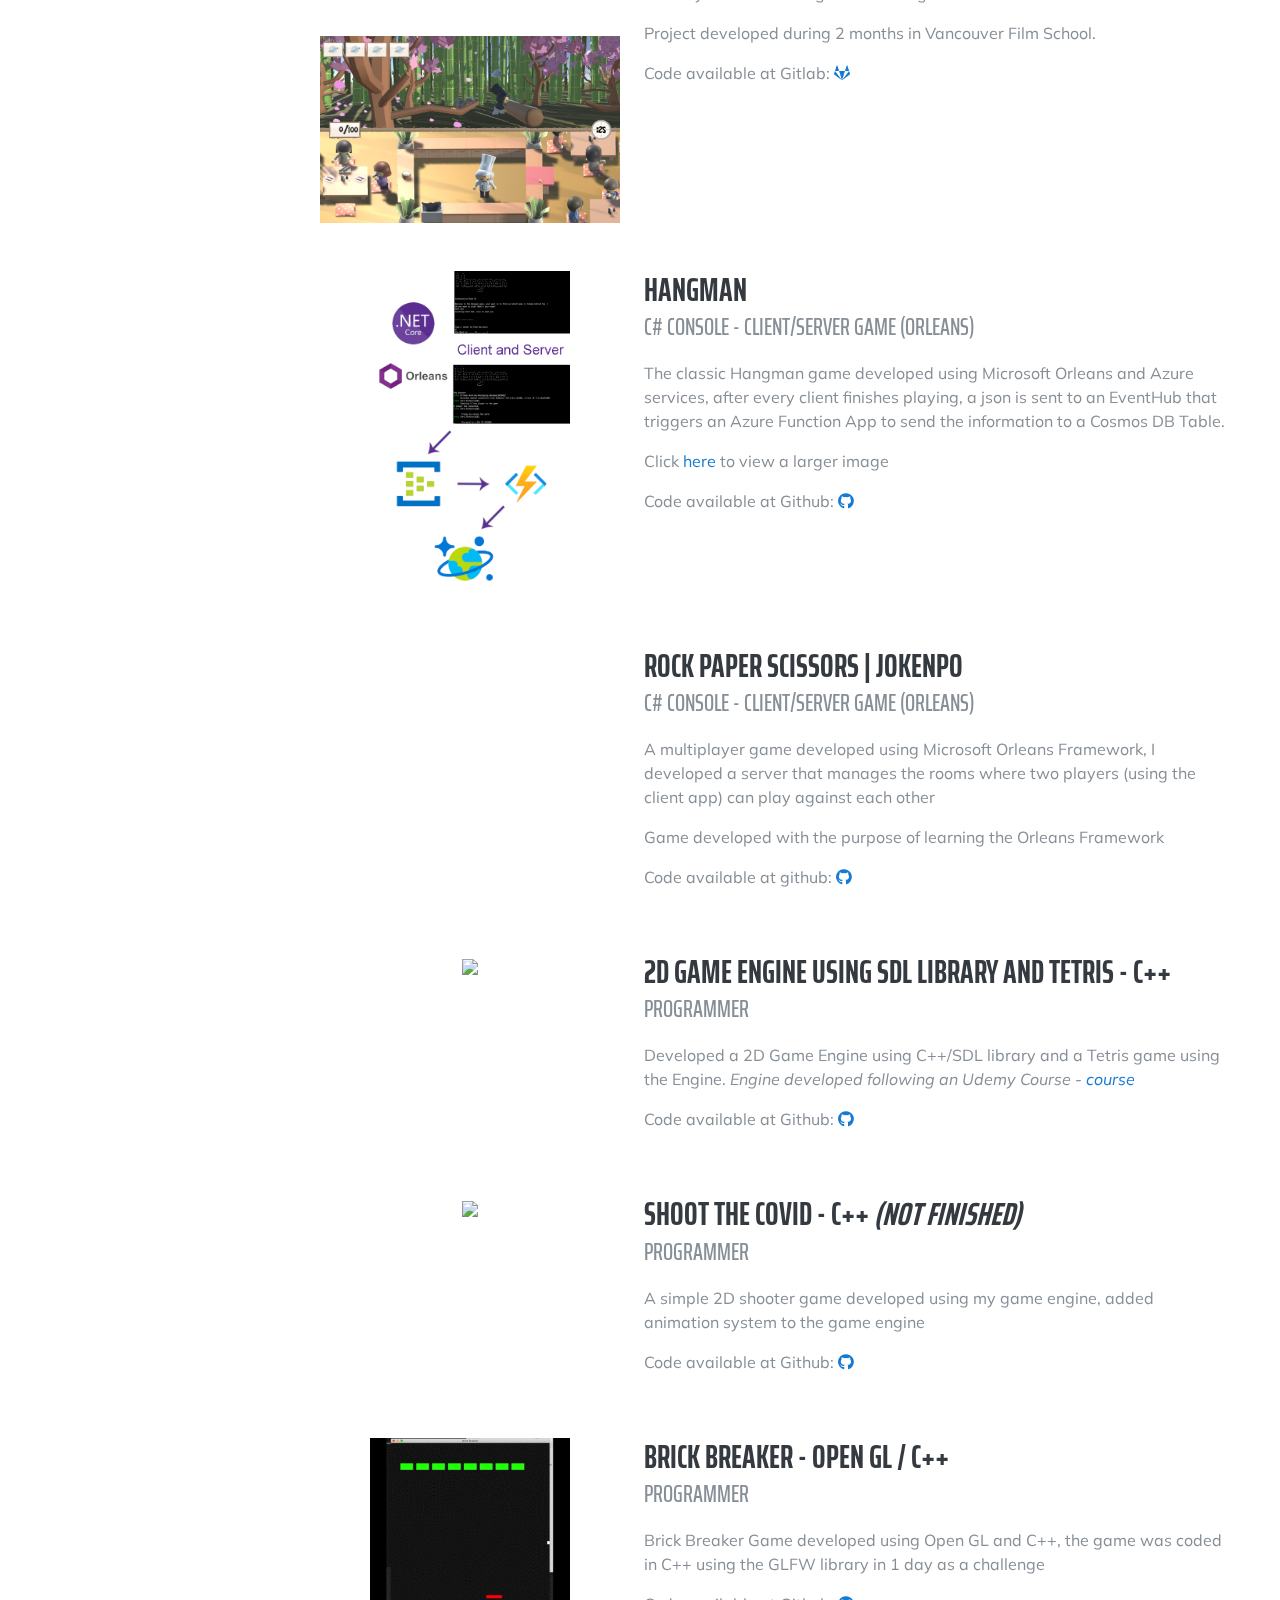
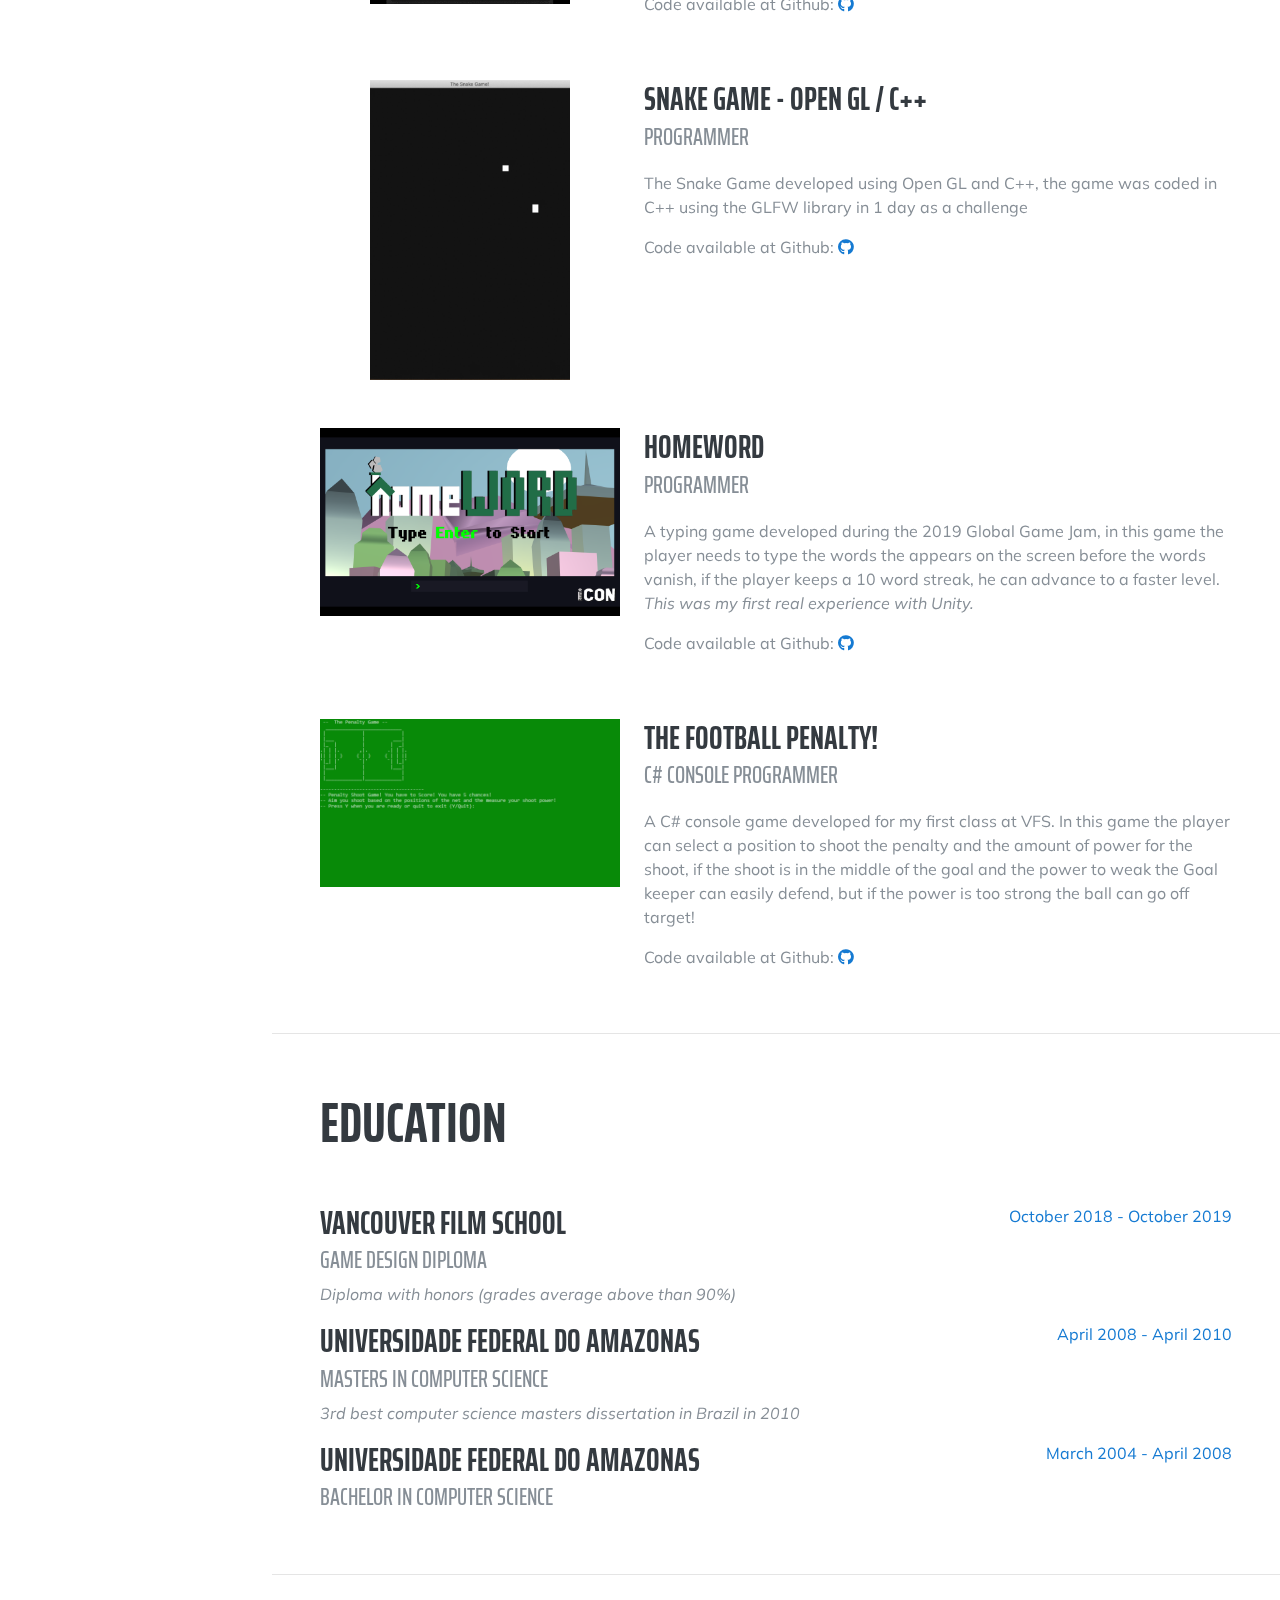
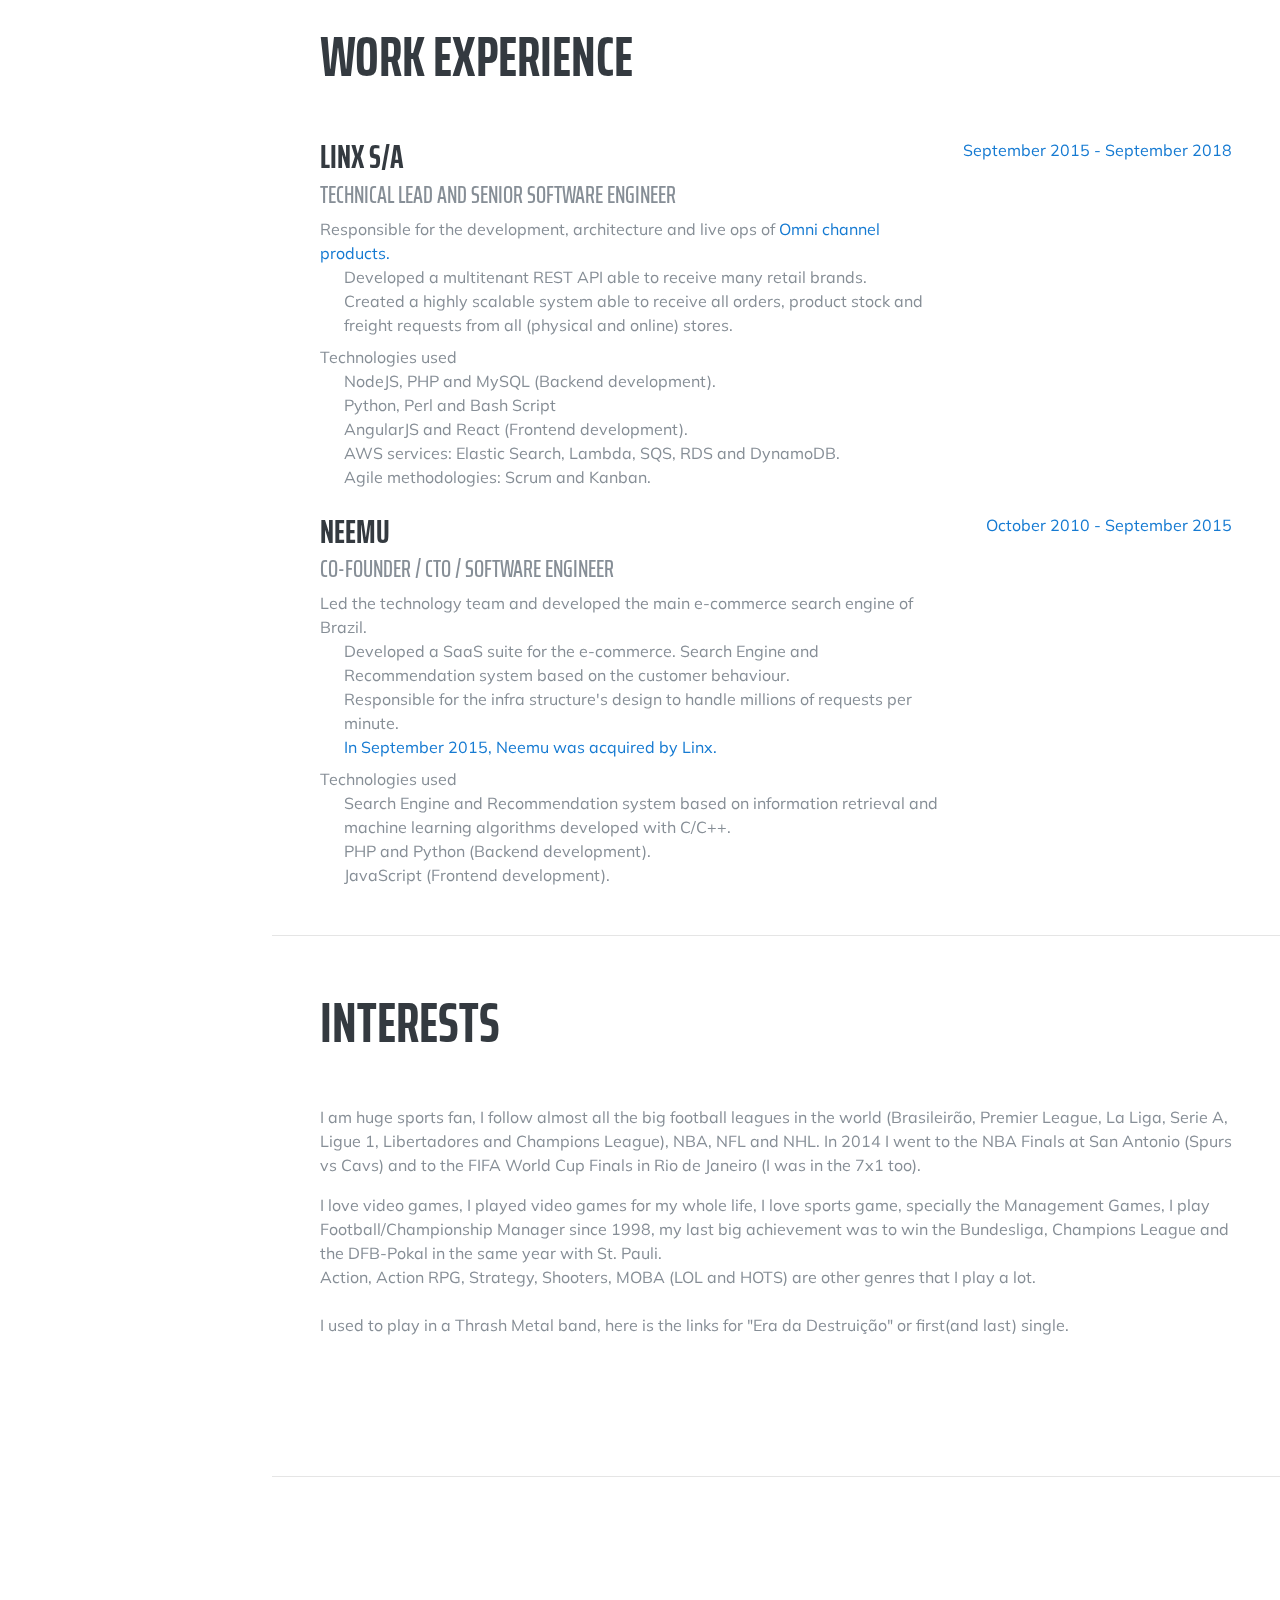
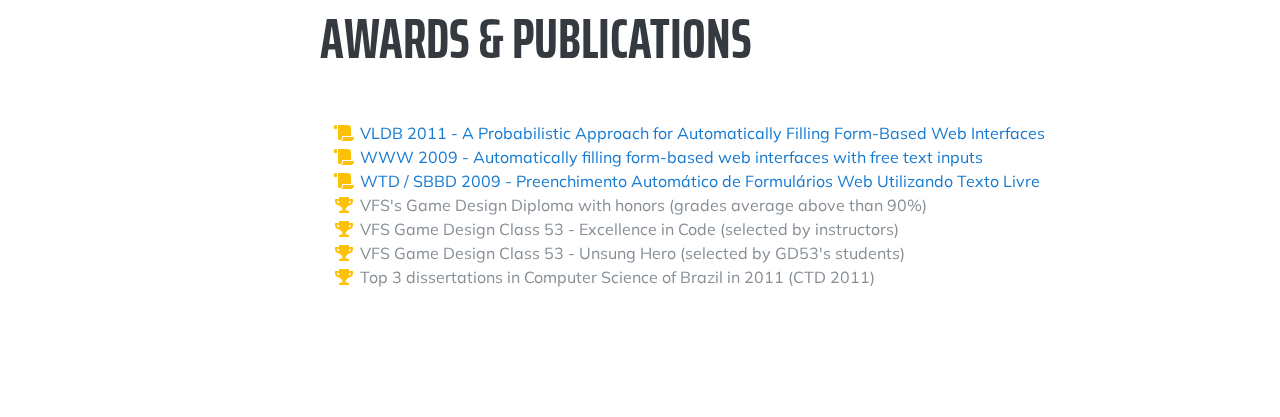
==== commit 0355af05: "Experience modifications" ====
--- a/index.html
+++ b/index.html
@@ -314,8 +314,8 @@
         <div class="resume-item d-flex flex-column flex-md-row justify-content-between">
           <div class="resume-content">
             <h3 class="mb-0">Linx S/A</h3>
-            <div class="subheading mb-1">Senior Software Architect and Senior Software Development Manager</div>
-            <p class="mb-0">Responsible for the development, architecture and live ops of Omni channel products. </p>
+            <div class="subheading mb-1">Technical Lead and Senior Software Engineer</div>
+            <p class="mb-0">Responsible for the development, architecture and live ops of <a href="https://www.linx.com.br/linx-omni/">Omni channel products. </a></p>
                 <p class="ml-4 mb-0">Developed a multitenant REST API able to receive many retail brands.</p>
                 <p class="ml-4 mb-2">Created a highly scalable system able to receive all orders, product stock and freight requests from all (physical and online) stores.</p>
                
@@ -323,8 +323,8 @@
                <p class="ml-4 mb-0">NodeJS, PHP and MySQL (Backend development).</p>
                <p class="ml-4 mb-0">Python, Perl and Bash Script</p>
                <p class="ml-4 mb-0">AngularJS and React (Frontend development).</p>
-               <p class="ml-4 mb-0">AWS services: Elastic Search, Lambda, SQS and DynamoDB.</p>
-               <p class="ml-4 mb-4">Agile methodologies as Scrum and Kanban.</p>
+               <p class="ml-4 mb-0">AWS services: Elastic Search, Lambda, SQS, RDS and DynamoDB.</p>
+               <p class="ml-4 mb-4">Agile methodologies: Scrum and Kanban.</p>
           </div>
           <div class="resume-date text-md-right">
             <span class="text-primary">September 2015 - September 2018</span>
@@ -335,9 +335,10 @@
             <div class="resume-content">
               <h3 class="mb-0">Neemu</h3>
               <div class="subheading mb-1">Co-Founder / CTO / Software Engineer</div>
-              <p class="mb-0">Led a technology team and developed the main e-commerce search engine of Brazil. </p>
-                  <p class="ml-4 mb-0">Developed a multitenant REST API able to receive many retail brands.</p>
-                  <p class="ml-4 mb-2"> <a href="http://ri.linx.com.br/noticia/linx-anuncia-aquisicao-da-chaordic-e-da-neemu/?lang=en">In September 2015, Neemu was acquired by Linx.</a></p>
+              <p class="mb-0">Led the technology team and developed the main e-commerce search engine of Brazil. </p>
+                  <p class="ml-4 mb-0">Developed a SaaS suite for the e-commerce. Search Engine and Recommendation system based on the customer behaviour.</p>
+                  <p class="ml-4 mb-0">Responsible for the infra structure's design to handle millions of requests per minute.</p>
+                  <p class="ml-4 mb-2"> <a href="http://ri.linx.com.br/noticia/linx-anuncia-aquisicao-da-chaordic-e-da-neemu-2/?lang=en">In September 2015, Neemu was acquired by Linx.</a></p>
                  
                  <p class="mb-0">Technologies used</p>
                  <p class="ml-4 mb-0">Search Engine and Recommendation system based on information retrieval and machine learning algorithms developed with C/C++.</p>
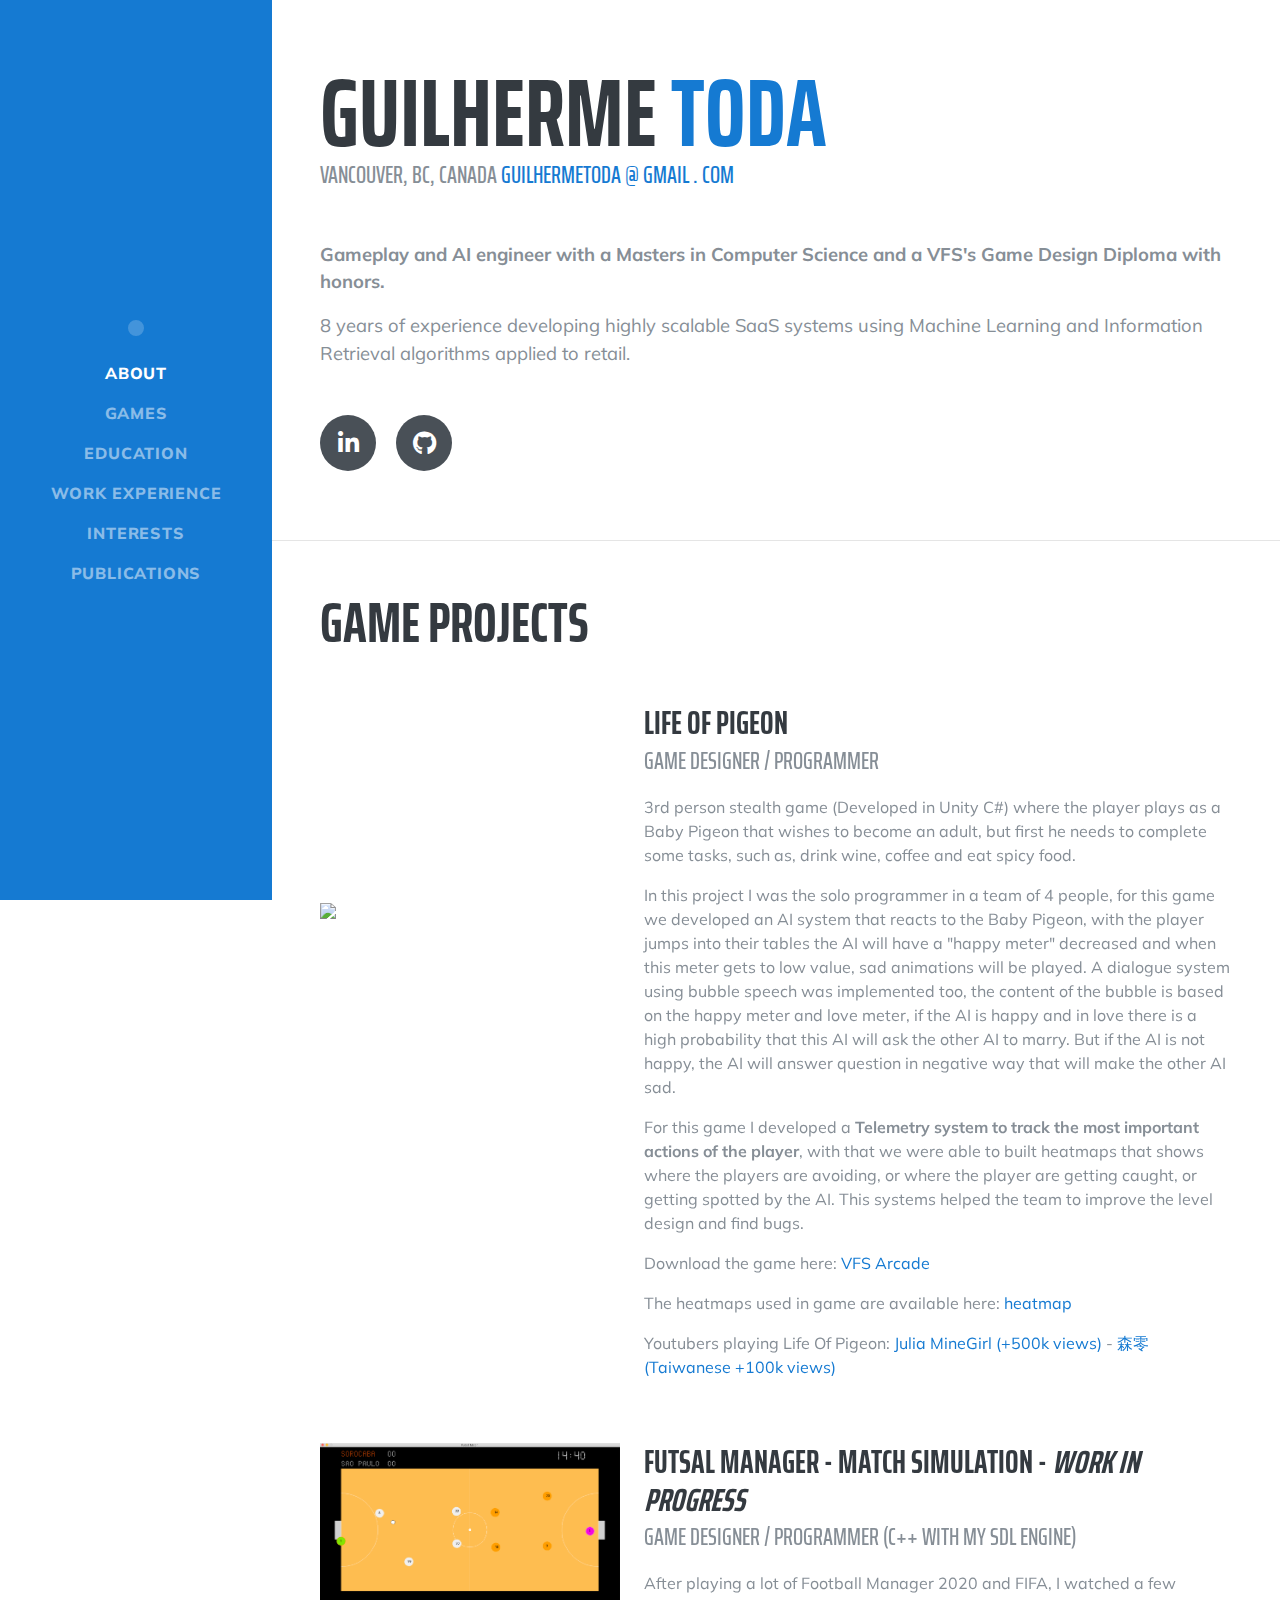
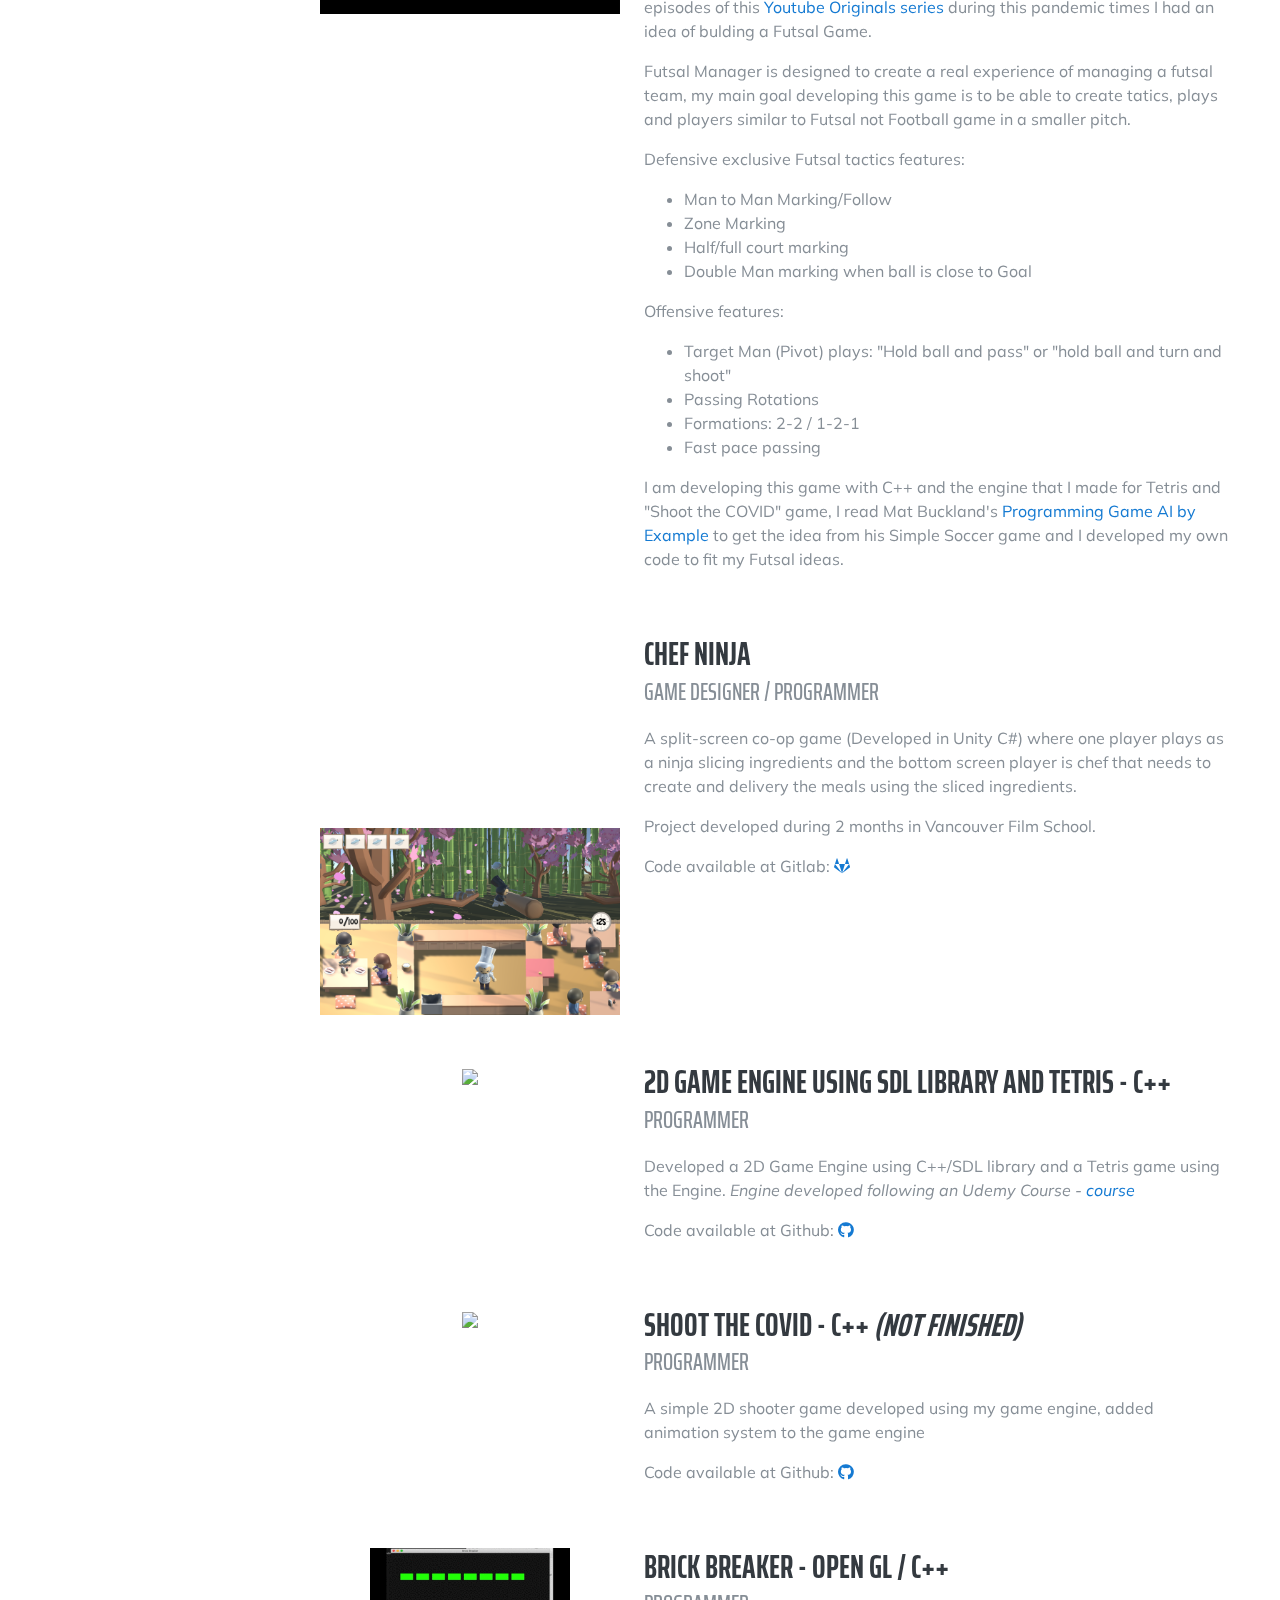
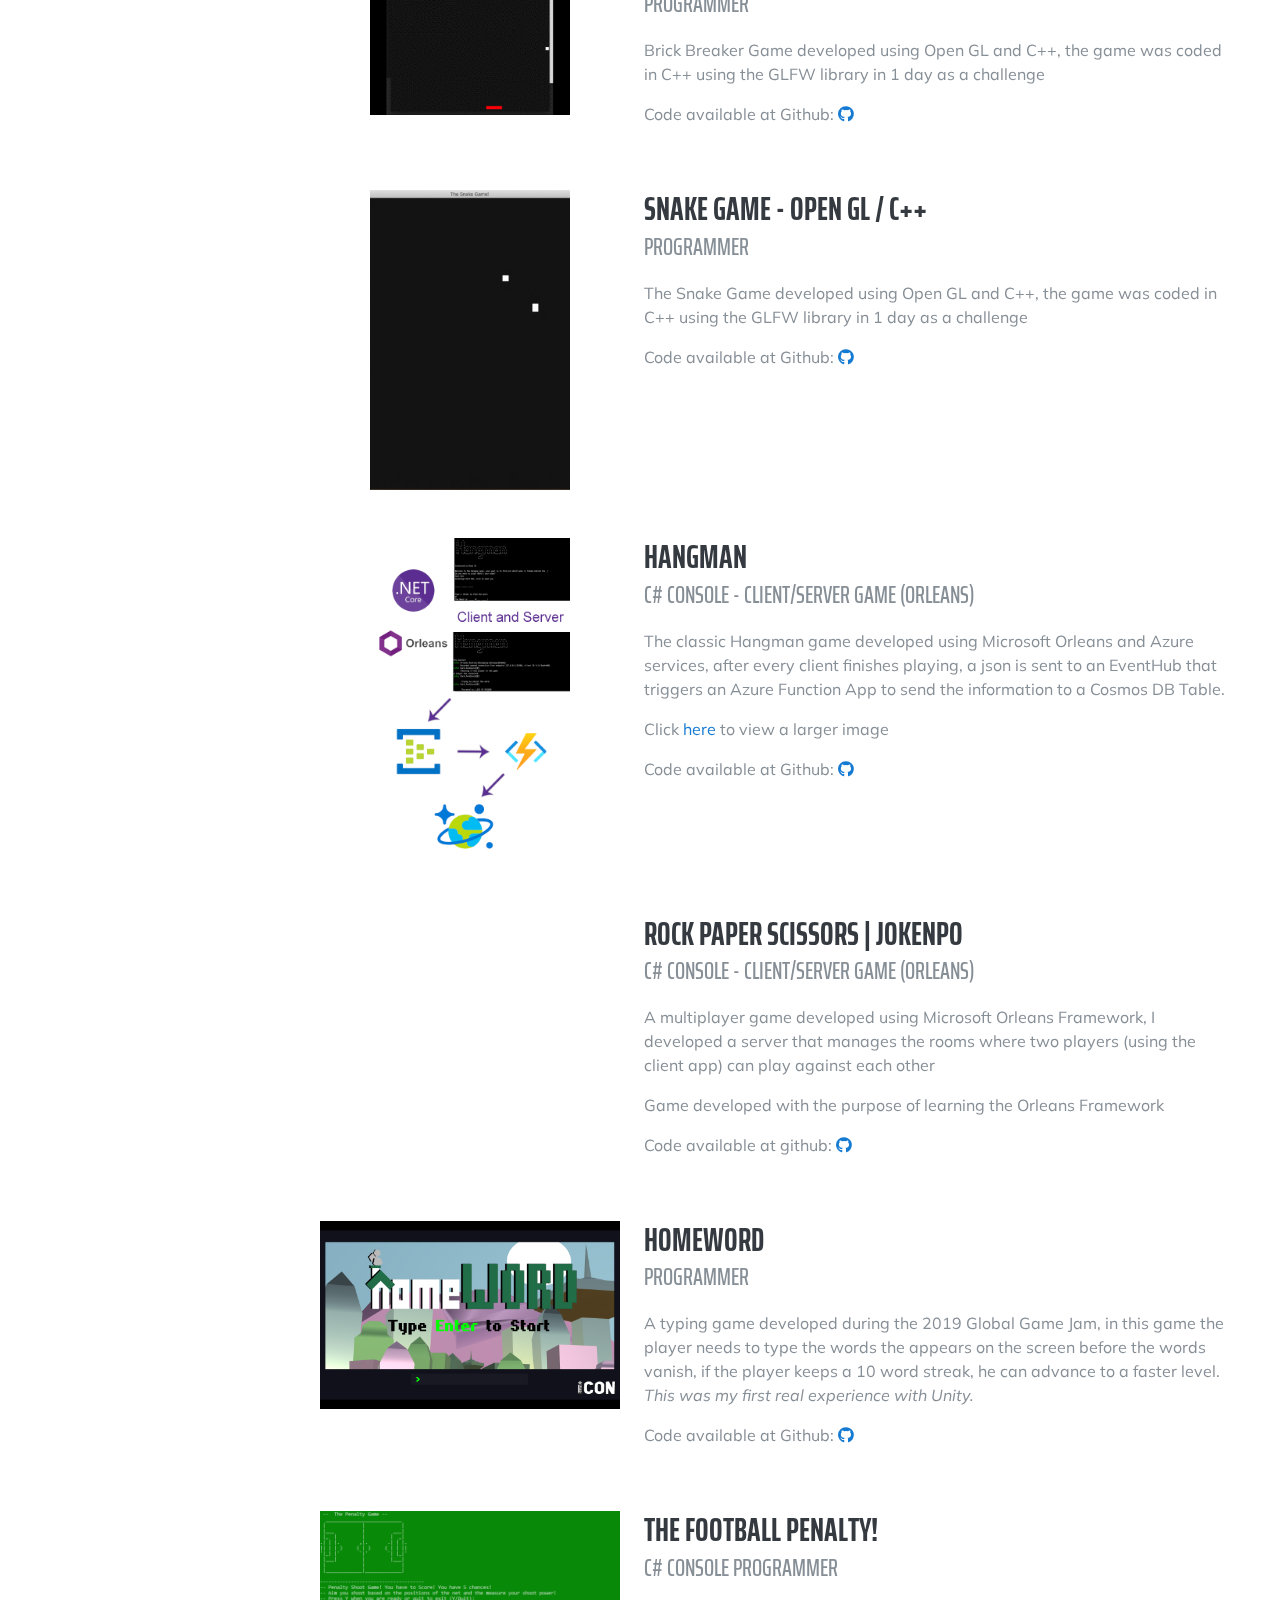
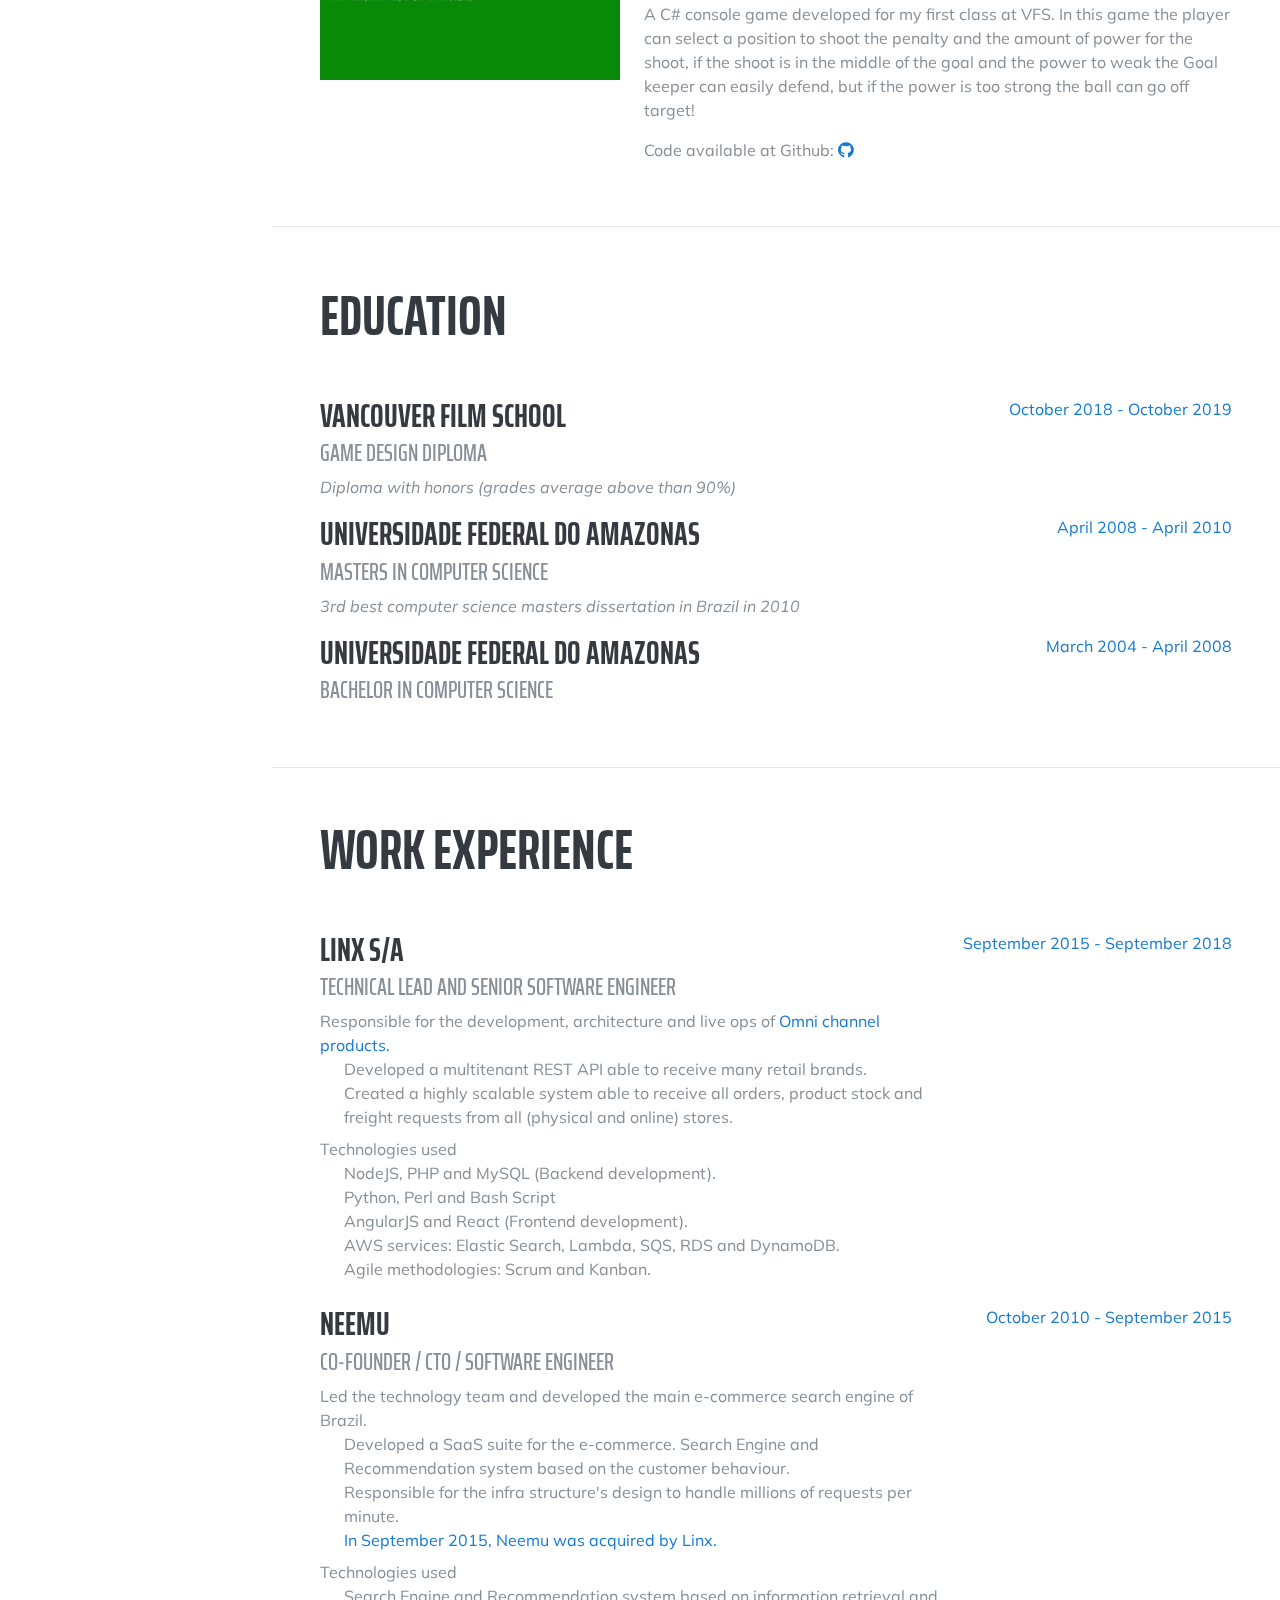
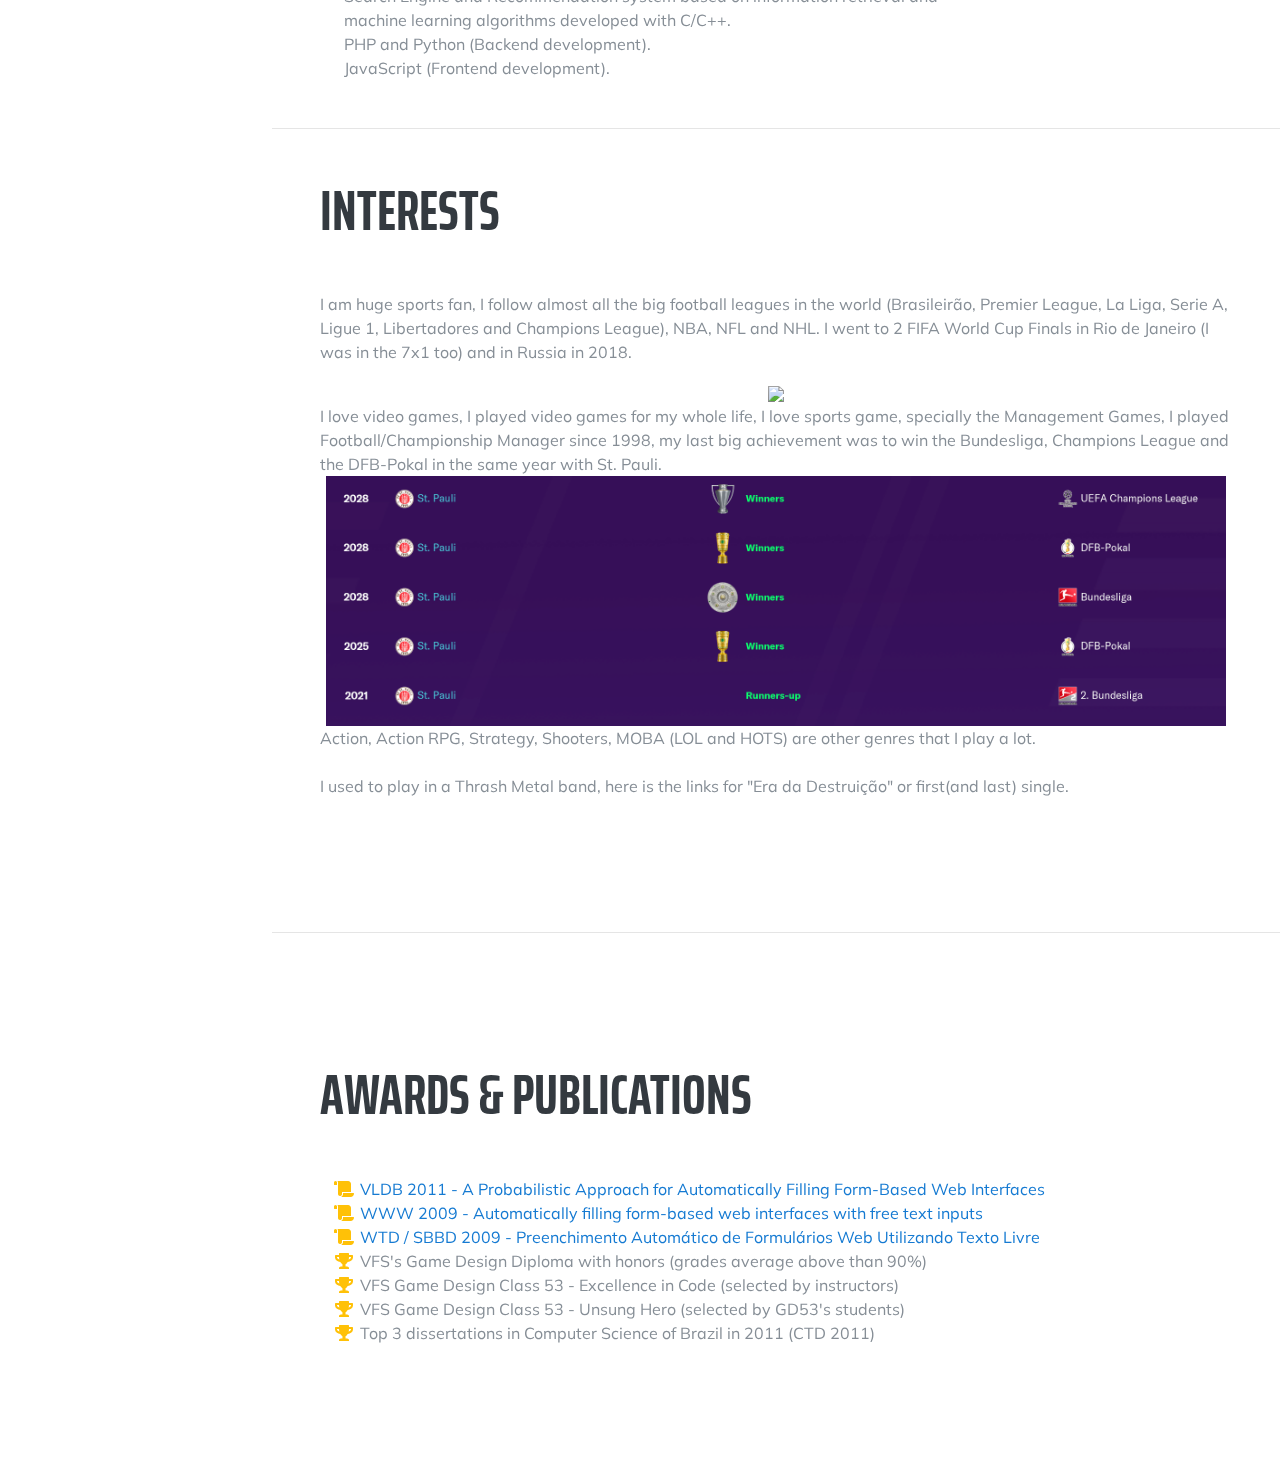
==== commit fe19b656: "Adding Futsal Manager and pics of achievements" ====
--- a/index.html
+++ b/index.html
@@ -112,7 +112,7 @@
           <div class="resume-content">
             <h3 class="mb-0">Life Of Pigeon</h3>
             <div class="subheading mb-3">Game Designer / Programmer </div>
-            <p>3rd person stealth game where the player plays as a Baby Pigeon that wishes to become an adult, but first he needs to complete some tasks, such as, drink wine, coffee and eat spicy food.</p>
+            <p>3rd person stealth game (Developed in Unity C#) where the player plays as a Baby Pigeon that wishes to become an adult, but first he needs to complete some tasks, such as, drink wine, coffee and eat spicy food.</p>
             <p>In this project I was the solo programmer in a team of 4 people, for this game we developed an AI system that reacts to the Baby Pigeon, with the player jumps into their tables the AI will have a "happy meter" decreased and when this meter gets to low value, sad animations will be played.
                A dialogue system using bubble speech was implemented too, the content of the bubble is based on the happy meter and love meter, if the AI is happy and in love there is a high probability that this AI will ask the other AI to marry. But if the AI is not happy, the AI will answer question in negative way that will make the other AI sad.</p>
             <p>For this game I developed a <b>Telemetry system to track the most important actions of the player</b>, with that we were able to built heatmaps that shows where the players are avoiding, or where the player are getting caught, or getting spotted by the AI. This systems helped the team to improve the level design and find bugs.</p>
@@ -125,48 +125,46 @@
 
         <div class="resume-item d-flex flex-column flex-md-row justify-content-between mb-5">
           <div class="resume-img mr-4">
+      <!--<a href="heatmap/heatmap.html"> <img class="mb-1" src="img/LifeOfPigeon.png"/>-->
+        
+                <img src="img/futsal.png"/></a>
+          </div>
+          <div class="resume-content">
+            <h3 class="mb-0">Futsal Manager - Match Simulation - <i>Work in Progress</i></h3>
+            <div class="subheading mb-3">Game Designer / Programmer (C++ with my SDL Engine) </div>
+            <p>After playing a lot of Football Manager 2020 and FIFA, I watched a few episodes of this <a href="https://www.youtube.com/watch?v=kNRfriy3Ui4">Youtube Originals series</a> during this pandemic times I had an idea of bulding a Futsal Game.</p>
+            <p>Futsal Manager is designed to create a real experience of managing a futsal team, my main goal developing this game is to be able to create tatics, plays and players similar to Futsal not Football game in a smaller pitch.</p>
+            <p>Defensive exclusive Futsal tactics features: </p>
+            <ul>
+              <li>Man to Man Marking/Follow</li>
+              <li>Zone Marking</li>
+              <li>Half/full court marking</li>
+              <li>Double Man marking when ball is close to Goal</li>
+            </ul>
+            <p>Offensive features: </p>
+            <ul>
+              <li>Target Man (Pivot) plays: "Hold ball and pass" or "hold ball and turn and shoot"</li>
+              <li>Passing Rotations</li>
+              <li>Formations: 2-2 / 1-2-1</li>
+              <li>Fast pace passing</li>
+            </ul>
+            <p>I am developing this game with C++ and the engine that I made for Tetris and "Shoot the COVID" game, I read Mat Buckland's <a href="https://www.amazon.com/Programming-Example-Wordware-Developers-Library/dp/1556220782">Programming Game AI by Example</a> to get the idea from his Simple Soccer game and I developed my own code to fit my Futsal ideas.</p>
+          </div>
+          
+        </div>
+
+        <div class="resume-item d-flex flex-column flex-md-row justify-content-between mb-5">
+          <div class="resume-img mr-4">
 		  <iframe width="300" height="187" src="https://www.youtube.com/embed/6zNJALaUCpA" frameborder="0" allow="accelerometer; autoplay; encrypted-media; gyroscope; picture-in-picture" allowfullscreen></iframe>
             <img src="img/chefninja.png"/>
           </div>
           <div class="resume-content">
             <h3 class="mb-0">Chef Ninja</h3>
             <div class="subheading mb-3">Game Designer / Programmer</div>
-            <p>A split-screen co-op game where one player plays as a ninja slicing ingredients and the bottom screen player is chef that needs to create and delivery the meals using the sliced ingredients.</p>
+            <p>A split-screen co-op game (Developed in Unity C#) where one player plays as a ninja slicing ingredients and the bottom screen player is chef that needs to create and delivery the meals using the sliced ingredients.</p>
             <p>Project developed during 2 months in Vancouver Film School.</p>
             <p>Code available at Gitlab: <a href="https://gitlab.com/guilhermetoda/chefninja">
               <i class="fab fa-gitlab"></i>
-            </a></p>
-          </div>
-          
-        </div>
-
-        <div class="resume-item d-flex flex-column flex-md-row justify-content-between mb-5">
-          <div class="resume-img-snake mr-4">
-            <a href="images/hangman-large.png"><img src="images/hangman.png"/></a>
-          </div>
-          <div class="resume-content">
-            <h3 class="mb-0">Hangman</h3>
-            <div class="subheading mb-3">C# Console - Client/Server Game (Orleans)</div>
-            <p>The classic Hangman game developed using Microsoft Orleans and Azure services, after every client finishes playing, a json is sent to an EventHub that triggers an Azure Function App to send the information to a Cosmos DB Table.</p>
-            <p>Click <a href="images/hangman-large.png">here</a> to view a larger image</p>
-            <p>Code available at Github: <a href="https://github.com/guilhermetoda/hangman-orleans">
-              <i class="fab fa-github"></i>
-            </a></p>
-          </div>
-          
-        </div>
-
-        <div class="resume-item d-flex flex-column flex-md-row justify-content-between mb-5">
-          <div class="resume-img mr-4">
-		  <iframe width="300" height="187" src="https://www.youtube.com/embed/LyXZvKHej7I" frameborder="0" allow="accelerometer; autoplay; encrypted-media; gyroscope; picture-in-picture" allowfullscreen></iframe>
-          </div>
-          <div class="resume-content">
-            <h3 class="mb-0">Rock Paper Scissors | Jokenpo </h3>
-            <div class="subheading mb-3">C# Console - Client/Server Game (Orleans)</div>
-            <p>A multiplayer game developed using Microsoft Orleans Framework, I developed a server that manages the rooms where two players (using the client app) can play against each other </p>
-            <p>Game developed with the purpose of learning the Orleans Framework</p>
-            <p>Code available at github: <a href="https://github.com/guilhermetoda/jokenpo">
-              <i class="fab fa-github"></i>
             </a></p>
           </div>
           
@@ -226,6 +224,38 @@
               <div class="subheading mb-3">Programmer</div>
               <p>The Snake Game developed using Open GL and C++, the game was coded in C++ using the GLFW library in 1 day as a challenge</p>
               <p>Code available at Github: <a href="https://github.com/guilhermetoda/opengl-snake">
+                <i class="fab fa-github"></i>
+              </a></p>
+            </div>
+            
+          </div>
+
+          <div class="resume-item d-flex flex-column flex-md-row justify-content-between mb-5">
+            <div class="resume-img-snake mr-4">
+              <a href="images/hangman-large.png"><img src="images/hangman.png"/></a>
+            </div>
+            <div class="resume-content">
+              <h3 class="mb-0">Hangman</h3>
+              <div class="subheading mb-3">C# Console - Client/Server Game (Orleans)</div>
+              <p>The classic Hangman game developed using Microsoft Orleans and Azure services, after every client finishes playing, a json is sent to an EventHub that triggers an Azure Function App to send the information to a Cosmos DB Table.</p>
+              <p>Click <a href="images/hangman-large.png">here</a> to view a larger image</p>
+              <p>Code available at Github: <a href="https://github.com/guilhermetoda/hangman-orleans">
+                <i class="fab fa-github"></i>
+              </a></p>
+            </div>
+            
+          </div>
+  
+          <div class="resume-item d-flex flex-column flex-md-row justify-content-between mb-5">
+            <div class="resume-img mr-4">
+        <iframe width="300" height="187" src="https://www.youtube.com/embed/LyXZvKHej7I" frameborder="0" allow="accelerometer; autoplay; encrypted-media; gyroscope; picture-in-picture" allowfullscreen></iframe>
+            </div>
+            <div class="resume-content">
+              <h3 class="mb-0">Rock Paper Scissors | Jokenpo </h3>
+              <div class="subheading mb-3">C# Console - Client/Server Game (Orleans)</div>
+              <p>A multiplayer game developed using Microsoft Orleans Framework, I developed a server that manages the rooms where two players (using the client app) can play against each other </p>
+              <p>Game developed with the purpose of learning the Orleans Framework</p>
+              <p>Code available at github: <a href="https://github.com/guilhermetoda/jokenpo">
                 <i class="fab fa-github"></i>
               </a></p>
             </div>
@@ -421,8 +451,10 @@
     <section class="resume-section p-3 p-lg-5 d-flex align-items-center" id="interests">
       <div class="w-100">
         <h2 class="mb-5">Interests</h2>
-        <p>I am huge sports fan, I follow almost all the big football leagues in the world (Brasileirão, Premier League, La Liga, Serie A, Ligue 1, Libertadores and Champions League), NBA, NFL and NHL. In 2014 I went to the NBA Finals at San Antonio (Spurs vs Cavs) and to the FIFA World Cup Finals in Rio de Janeiro (I was in the 7x1 too).</p>
-        <p class="mb-0">I love video games, I played video games for my whole life, I love sports game, specially the Management Games, I play Football/Championship Manager since 1998, my last big achievement was to win the Bundesliga, Champions League and the DFB-Pokal in the same year with St. Pauli.</p>
+        <p>I am huge sports fan, I follow almost all the big football leagues in the world (Brasileirão, Premier League, La Liga, Serie A, Ligue 1, Libertadores and Champions League), NBA, NFL and NHL. I went to 2 FIFA World Cup Finals in Rio de Janeiro (I was in the 7x1 too) and in Russia in 2018.</p>
+        <center><img height="300px" src="img/copa2018.png"><img></center>
+        <p class="mb-0">I love video games, I played video games for my whole life, I love sports game, specially the Management Games, I played Football/Championship Manager since 1998, my last big achievement was to win the Bundesliga, Champions League and the DFB-Pokal in the same year with St. Pauli.</p>
+        <center><img height="250px" src="img/fmTitles.png"></img></center>
         <p class="mb-4">Action, Action RPG, Strategy, Shooters, MOBA (LOL and HOTS) are other genres that I play a lot. </p>
         <p class="mb-0">I used to play in a Thrash Metal band, here is the links for "Era da Destruição" or first(and last) single.</p>
         <p class="mb-0">
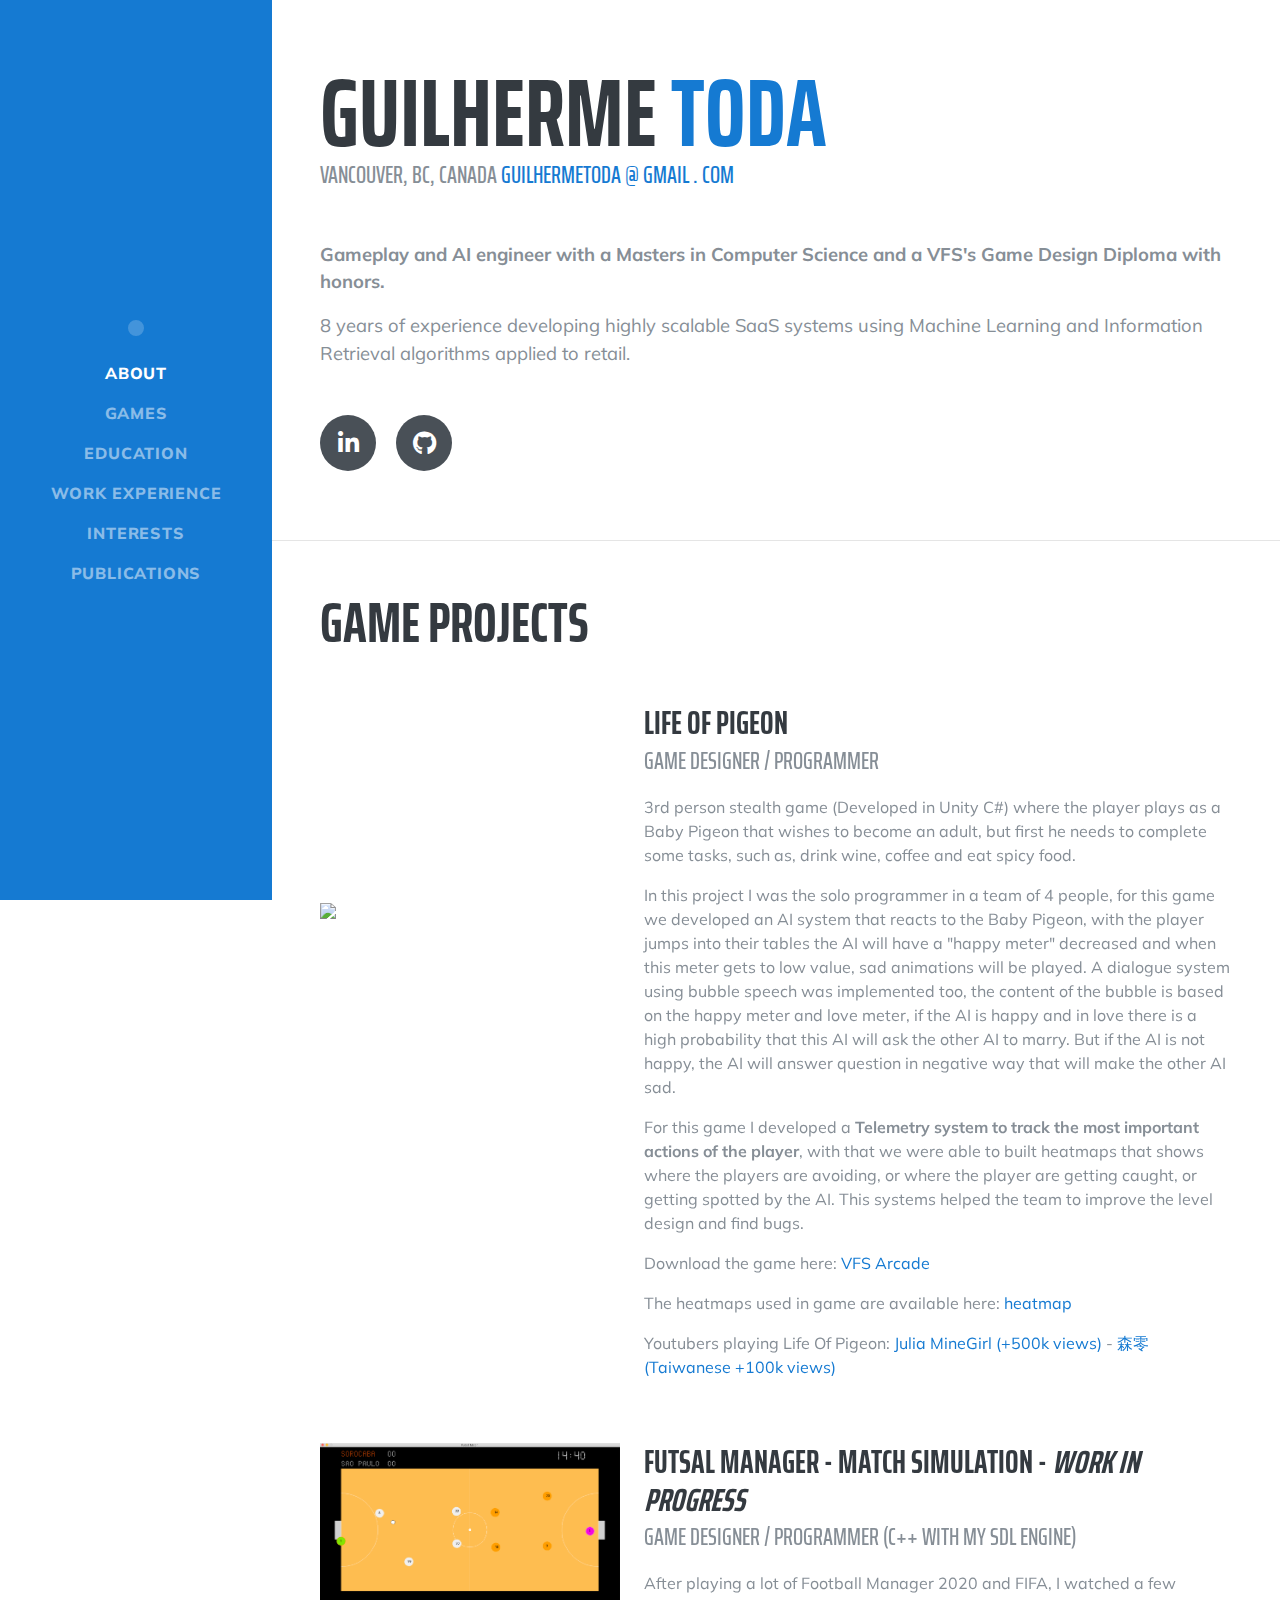
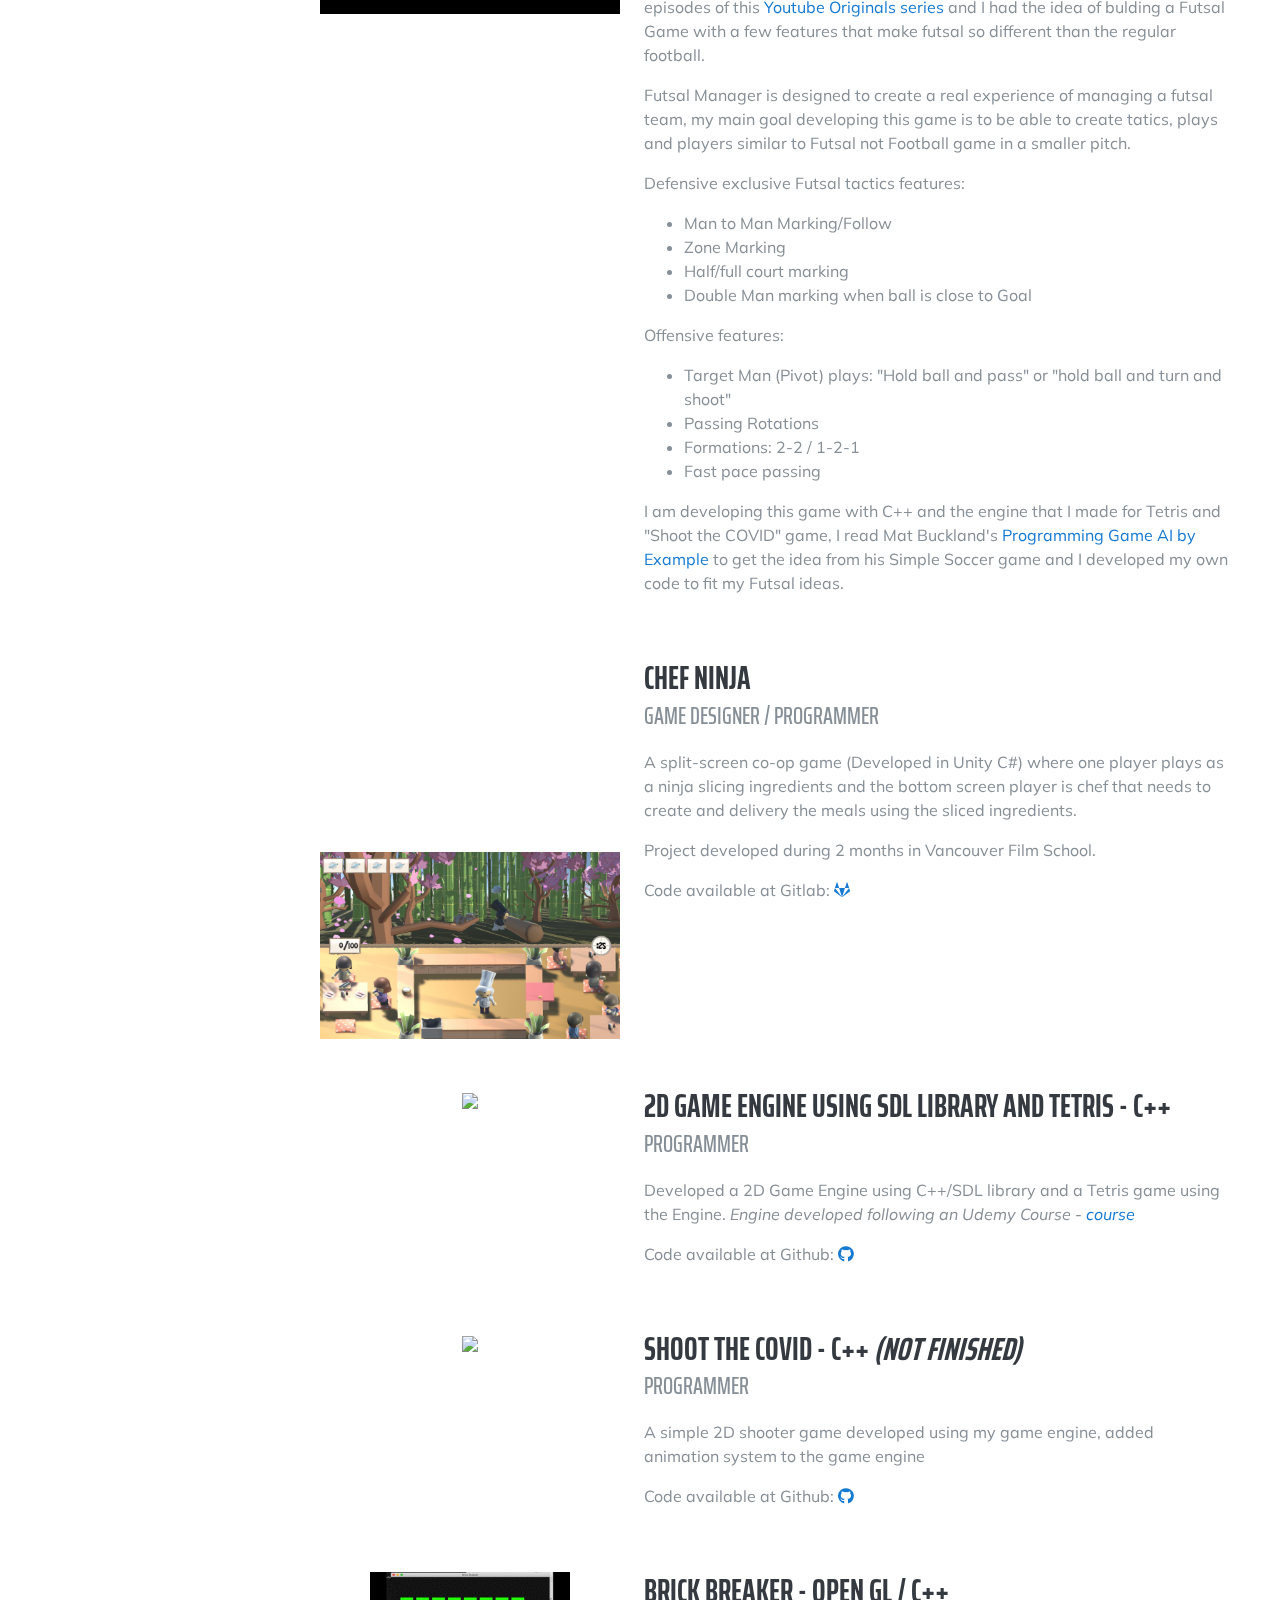
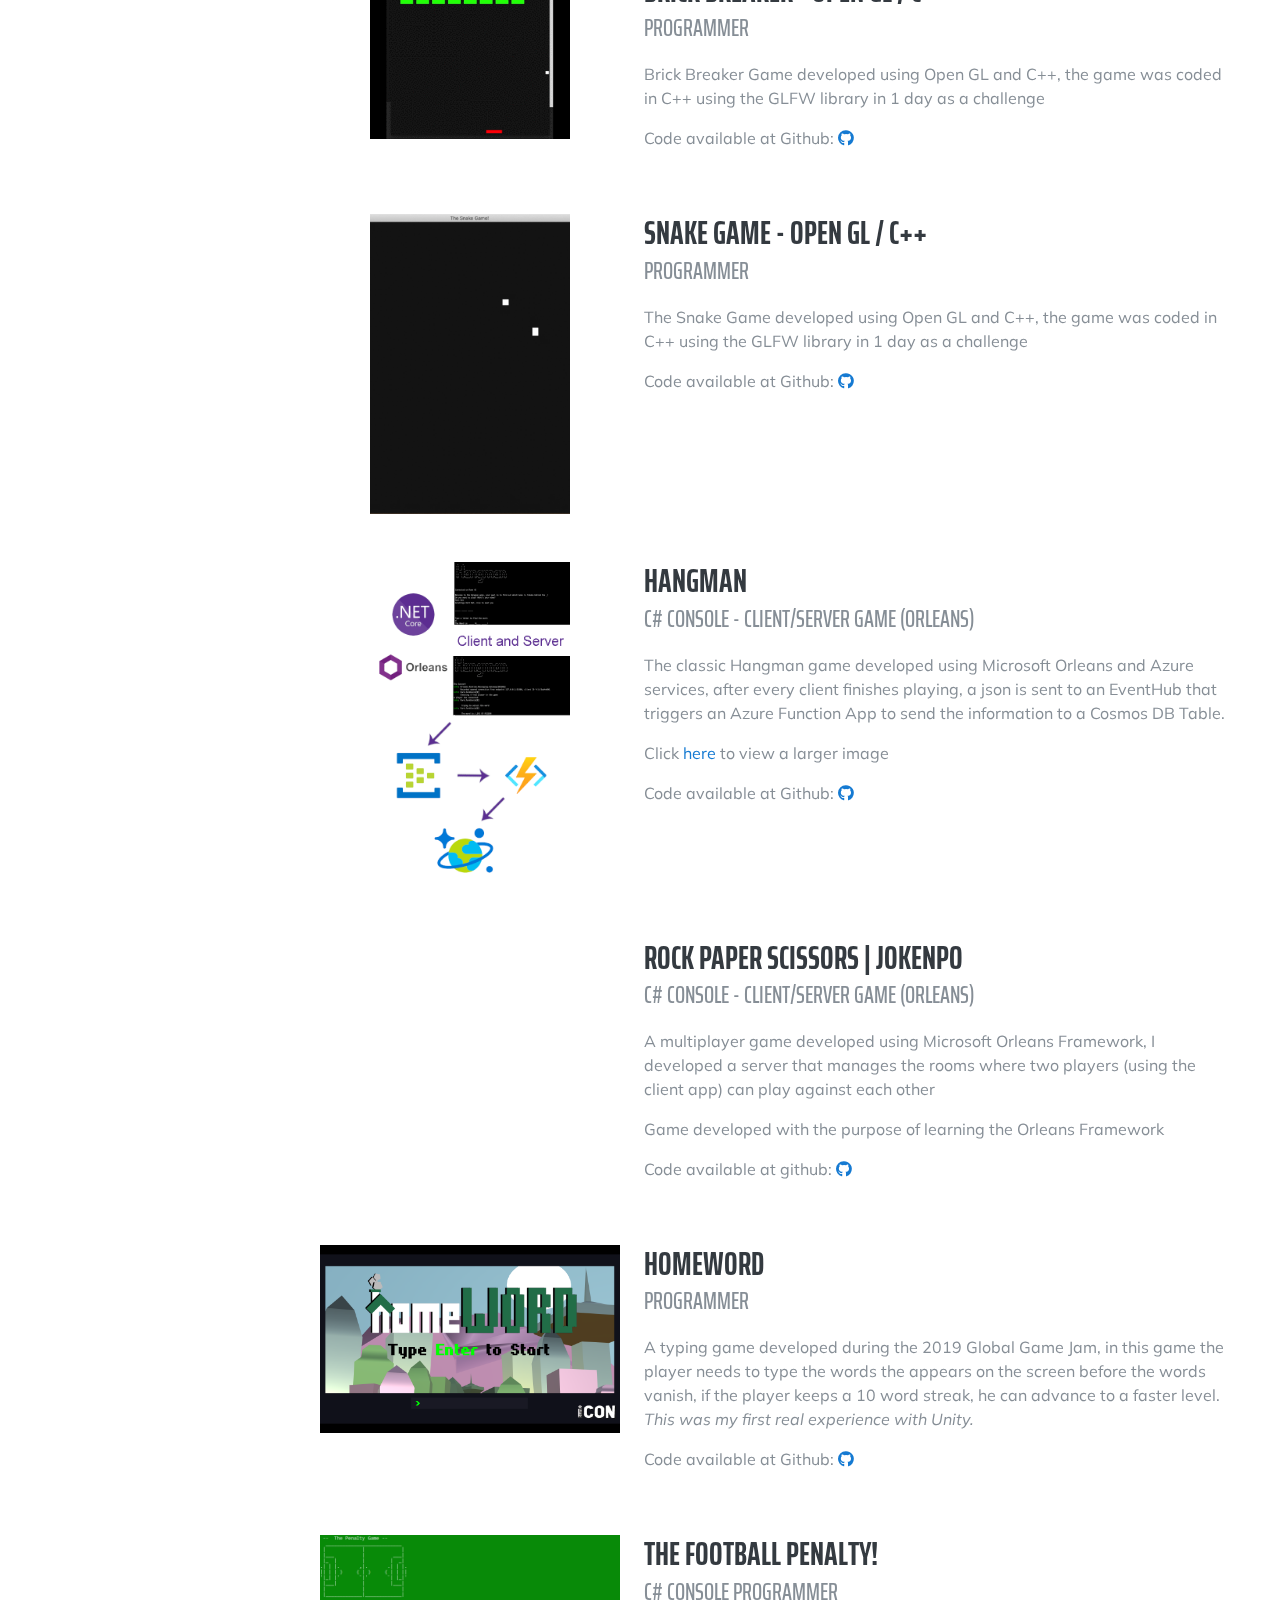
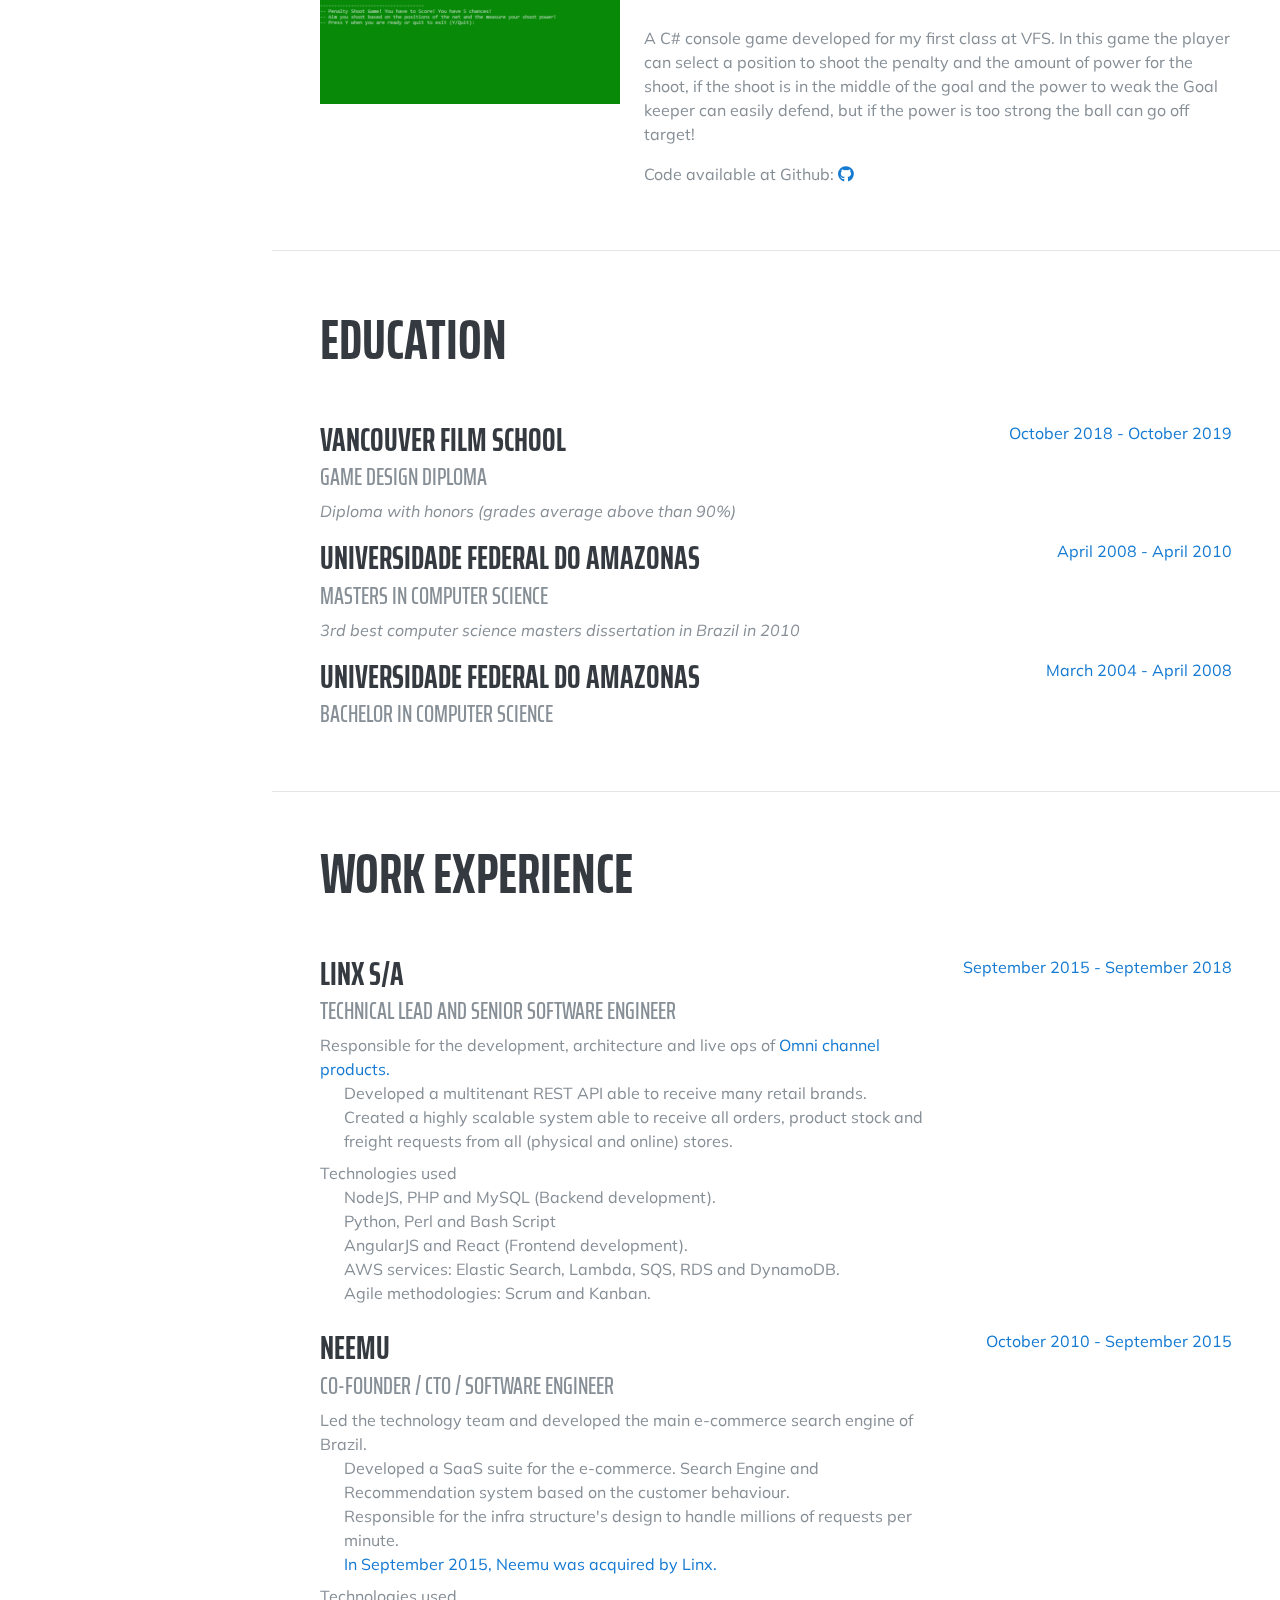
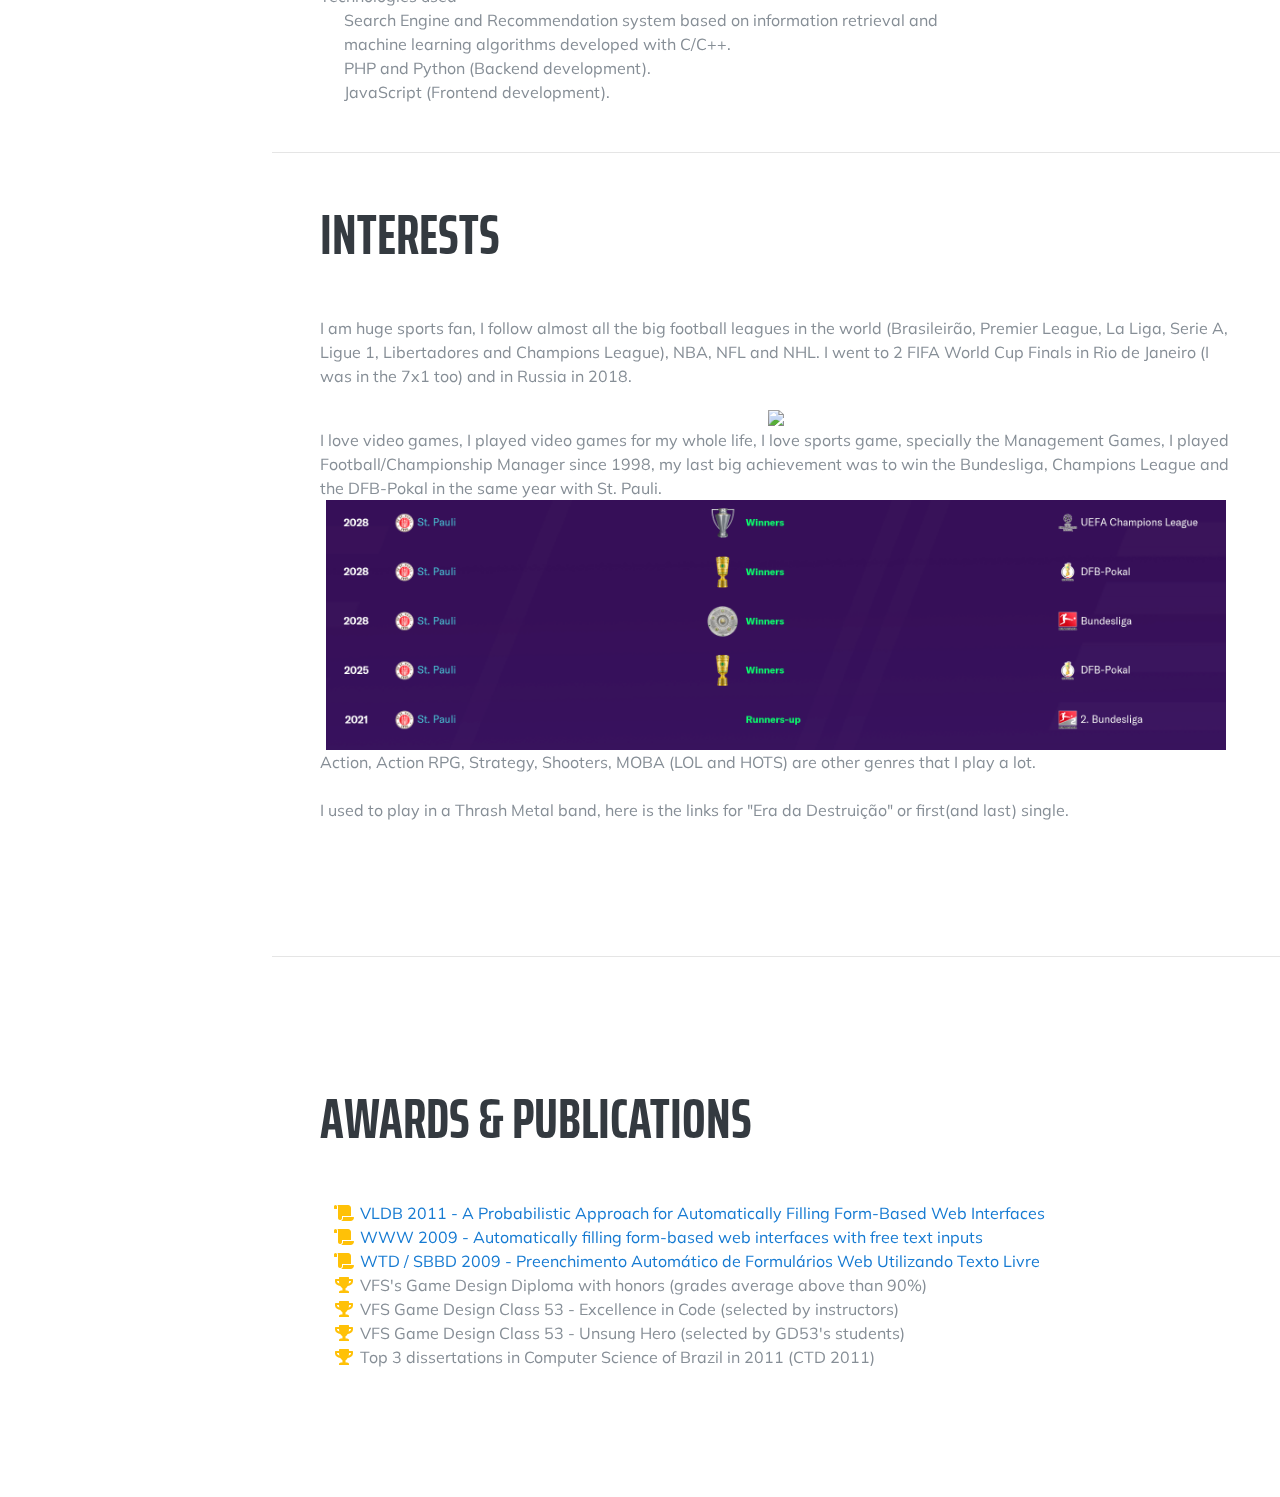
==== commit 54f02fbc: "Improving futsal game text" ====
--- a/index.html
+++ b/index.html
@@ -132,7 +132,7 @@
           <div class="resume-content">
             <h3 class="mb-0">Futsal Manager - Match Simulation - <i>Work in Progress</i></h3>
             <div class="subheading mb-3">Game Designer / Programmer (C++ with my SDL Engine) </div>
-            <p>After playing a lot of Football Manager 2020 and FIFA, I watched a few episodes of this <a href="https://www.youtube.com/watch?v=kNRfriy3Ui4">Youtube Originals series</a> during this pandemic times I had an idea of bulding a Futsal Game.</p>
+            <p>After playing a lot of Football Manager 2020 and FIFA, I watched a few episodes of this <a href="https://www.youtube.com/watch?v=kNRfriy3Ui4">Youtube Originals series</a> and I had the idea of bulding a Futsal Game with a few features that make futsal so different than the regular football.</p>
             <p>Futsal Manager is designed to create a real experience of managing a futsal team, my main goal developing this game is to be able to create tatics, plays and players similar to Futsal not Football game in a smaller pitch.</p>
             <p>Defensive exclusive Futsal tactics features: </p>
             <ul>
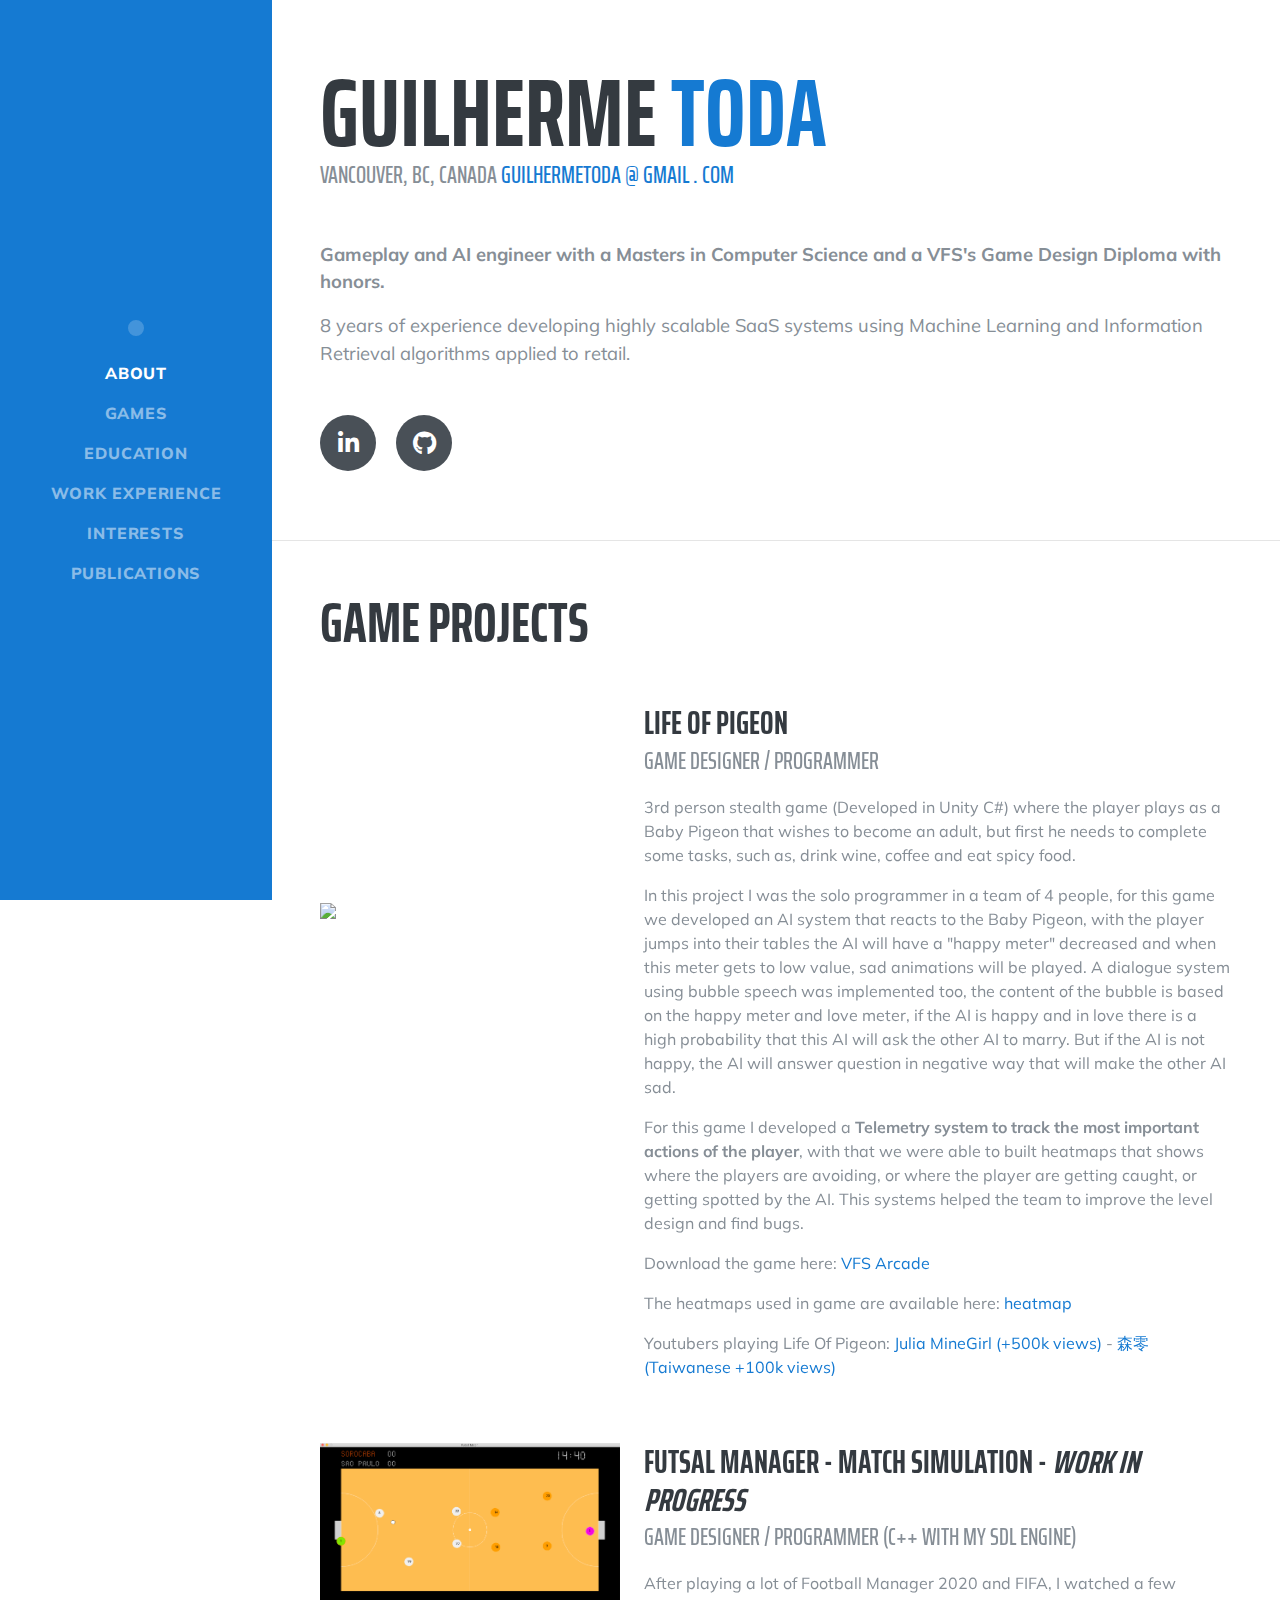
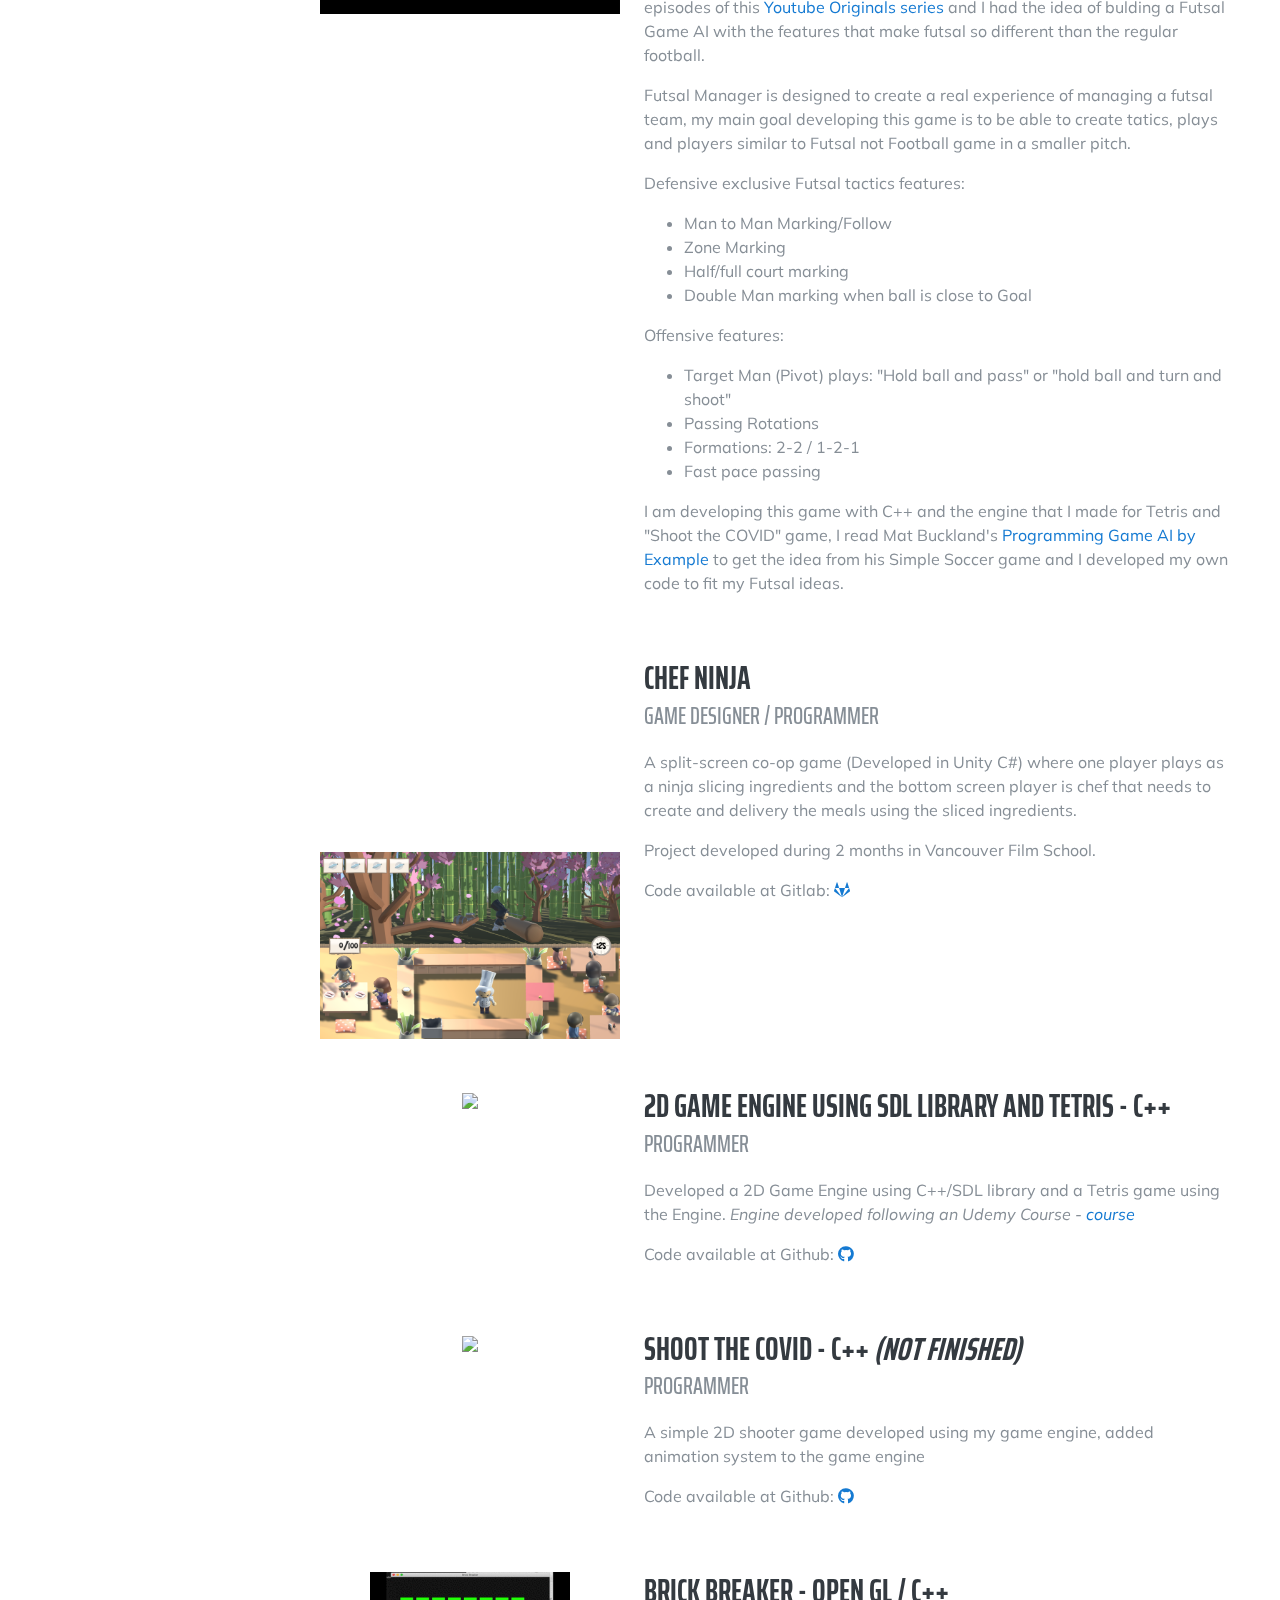
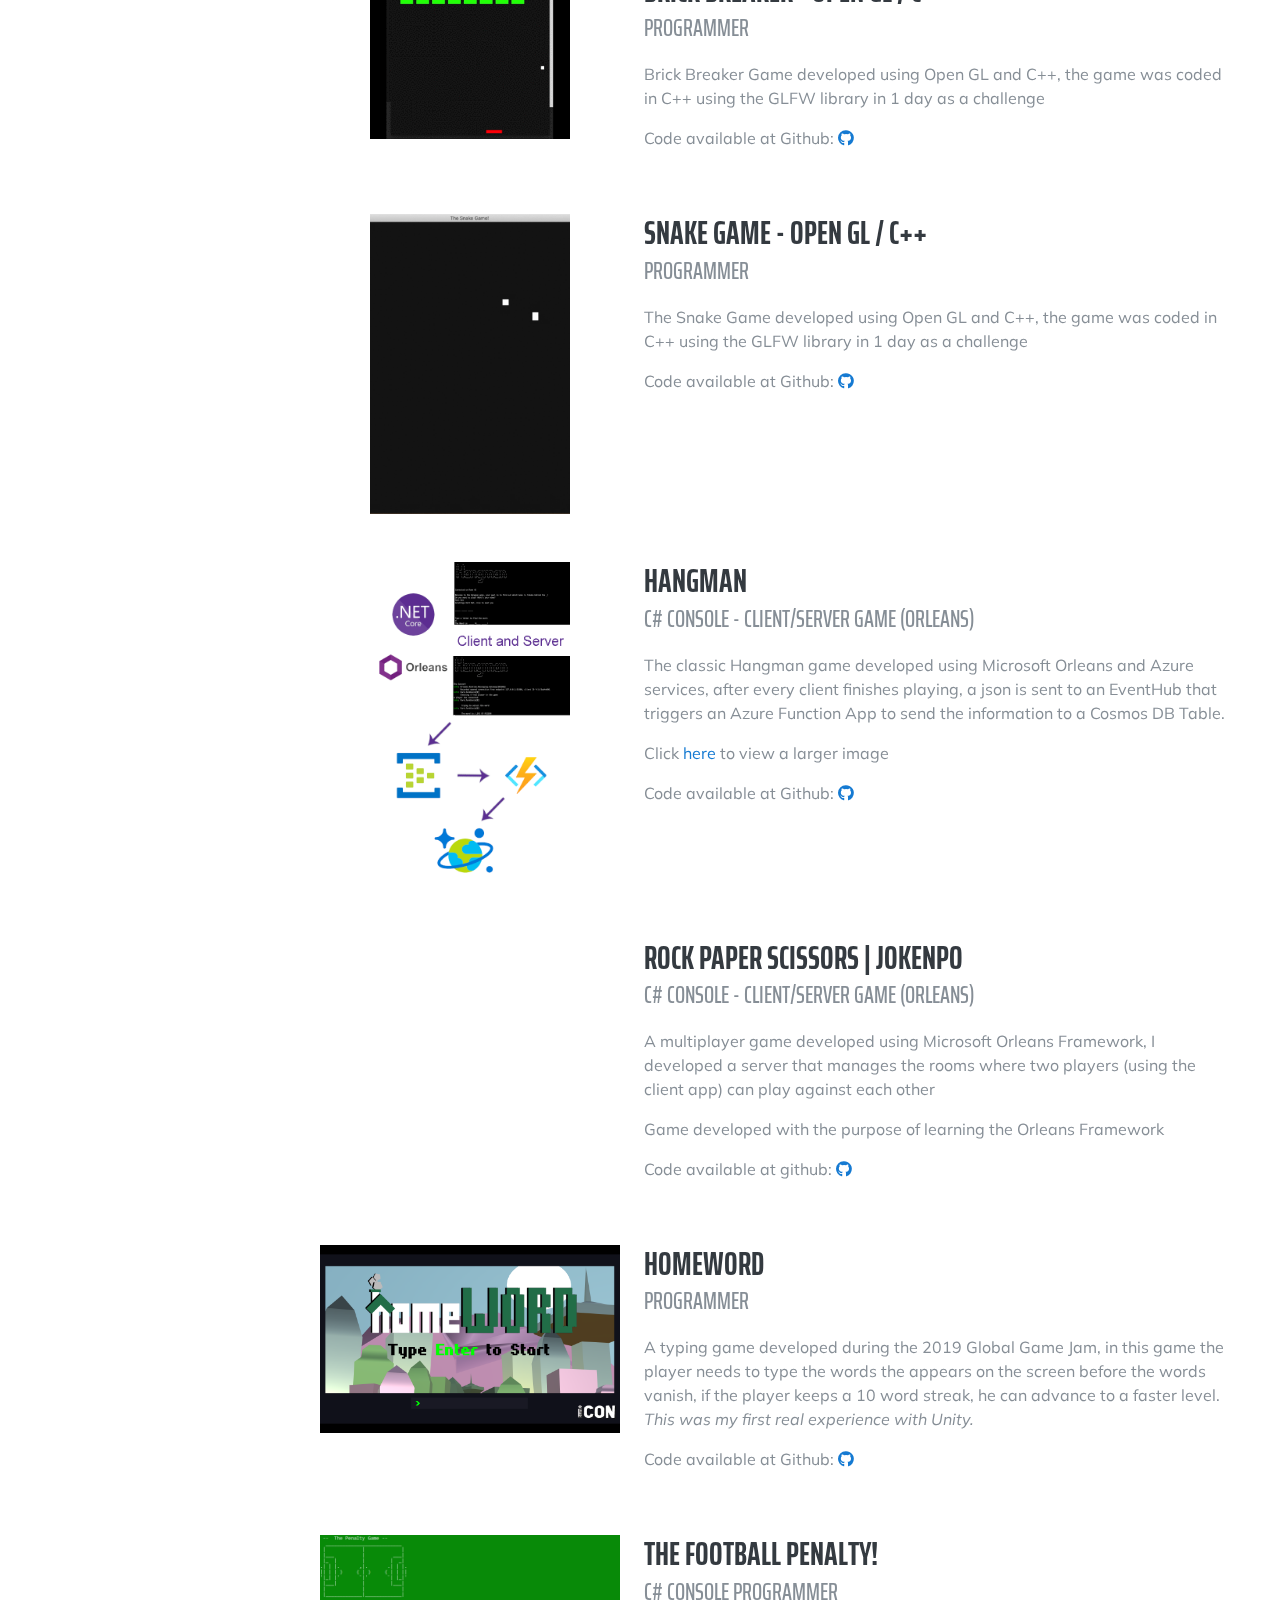
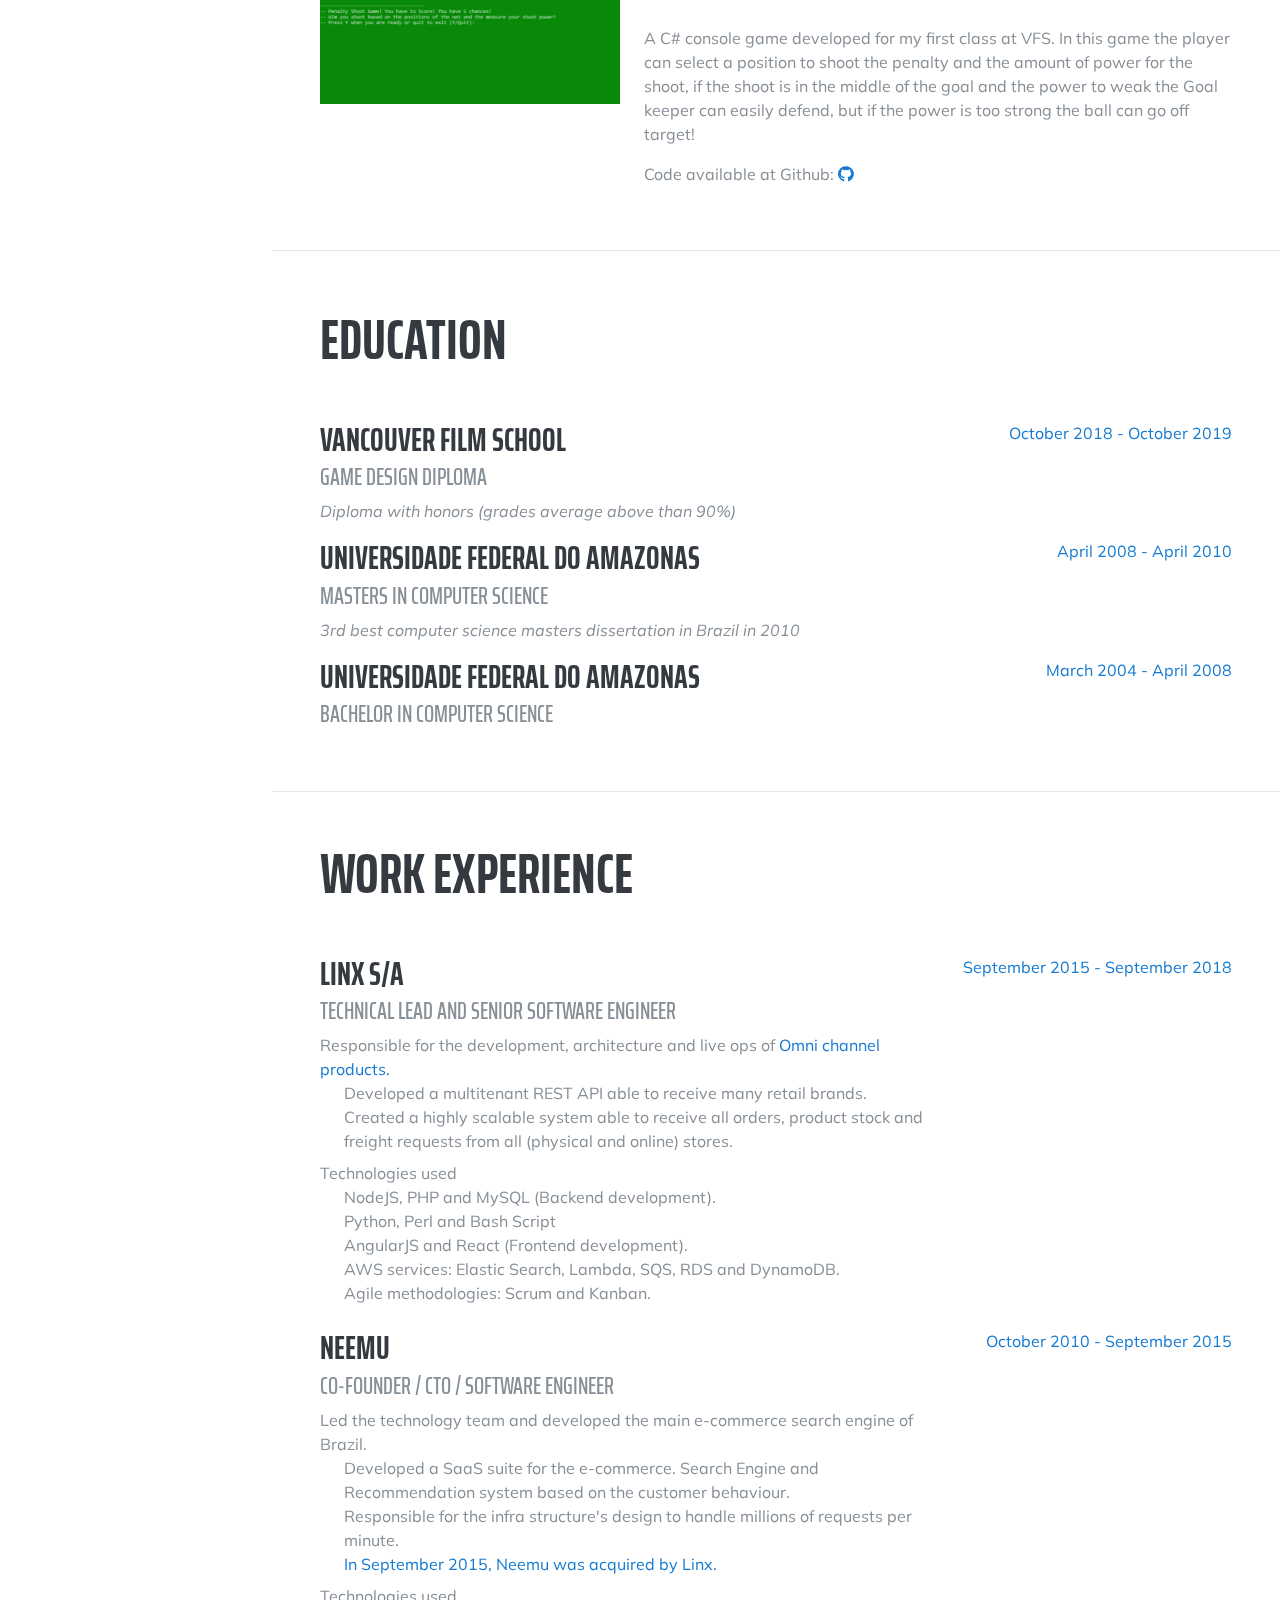
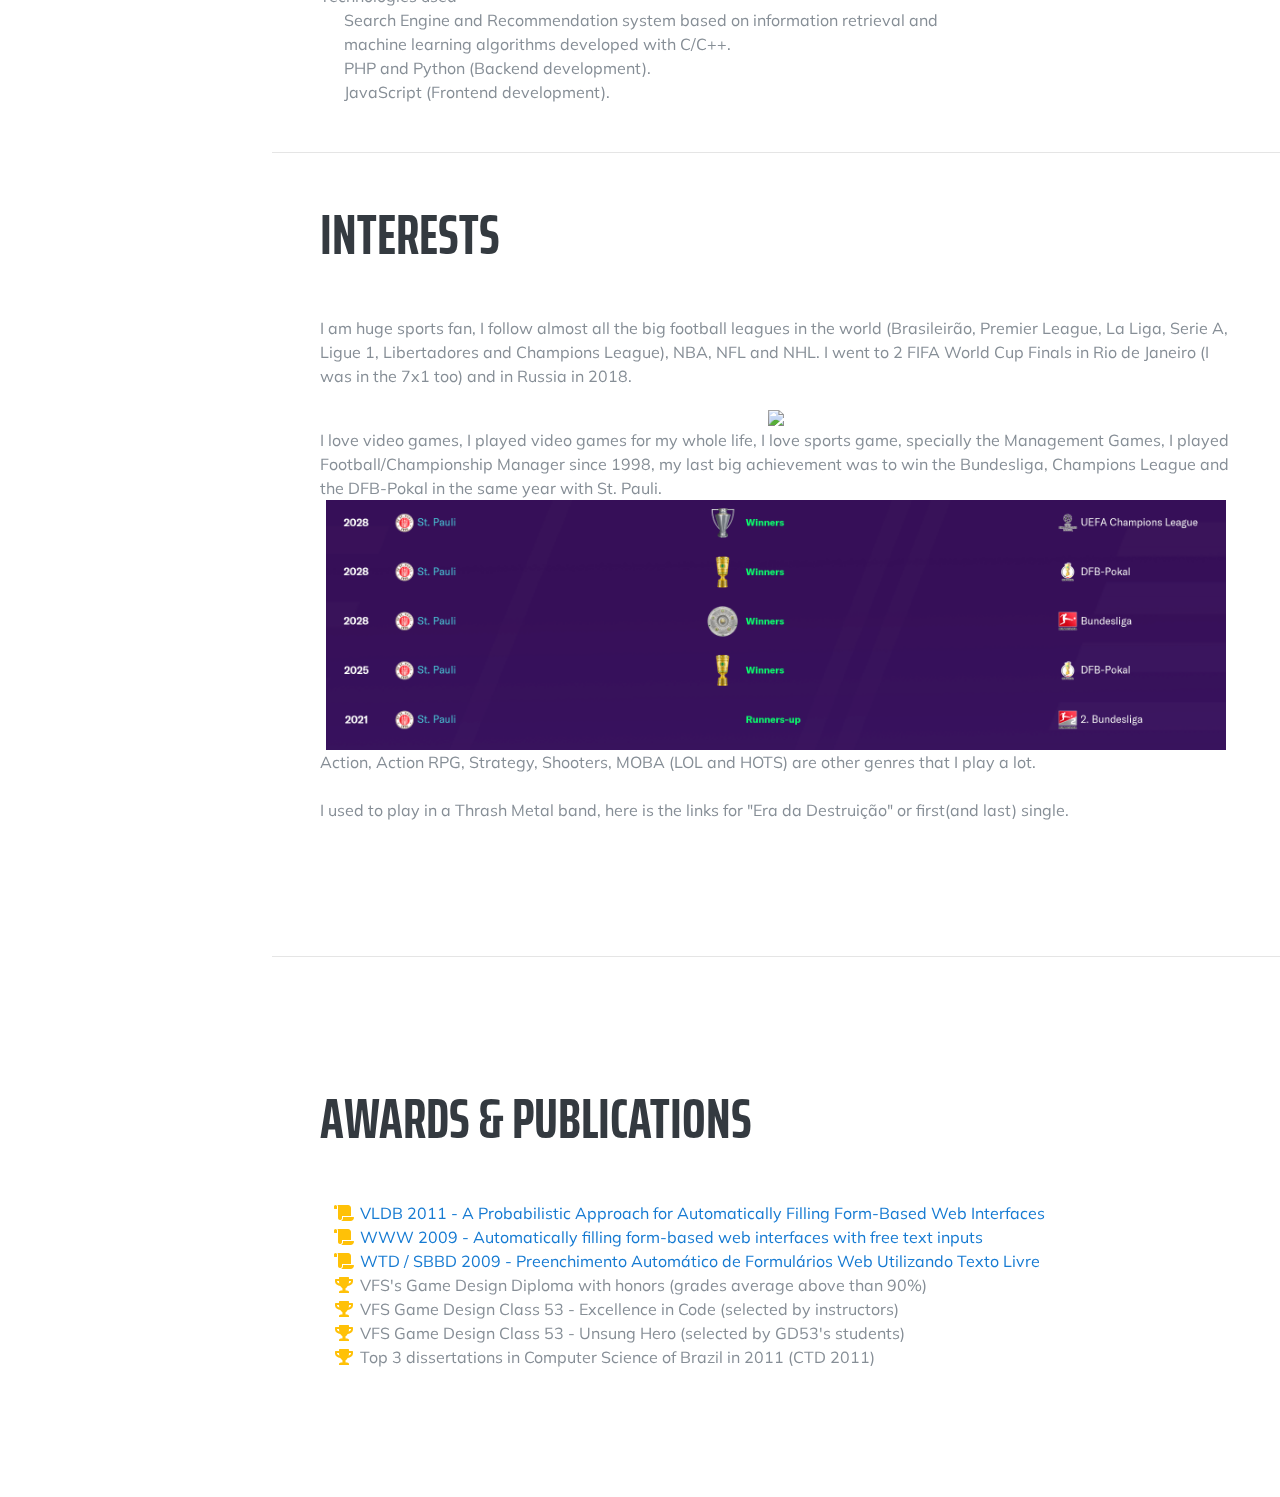
==== commit 2448c893: "New futsal text" ====
--- a/index.html
+++ b/index.html
@@ -132,7 +132,7 @@
           <div class="resume-content">
             <h3 class="mb-0">Futsal Manager - Match Simulation - <i>Work in Progress</i></h3>
             <div class="subheading mb-3">Game Designer / Programmer (C++ with my SDL Engine) </div>
-            <p>After playing a lot of Football Manager 2020 and FIFA, I watched a few episodes of this <a href="https://www.youtube.com/watch?v=kNRfriy3Ui4">Youtube Originals series</a> and I had the idea of bulding a Futsal Game with a few features that make futsal so different than the regular football.</p>
+            <p>After playing a lot of Football Manager 2020 and FIFA, I watched a few episodes of this <a href="https://www.youtube.com/watch?v=kNRfriy3Ui4">Youtube Originals series</a> and I had the idea of bulding a Futsal Game AI with the features that make futsal so different than the regular football.</p>
             <p>Futsal Manager is designed to create a real experience of managing a futsal team, my main goal developing this game is to be able to create tatics, plays and players similar to Futsal not Football game in a smaller pitch.</p>
             <p>Defensive exclusive Futsal tactics features: </p>
             <ul>
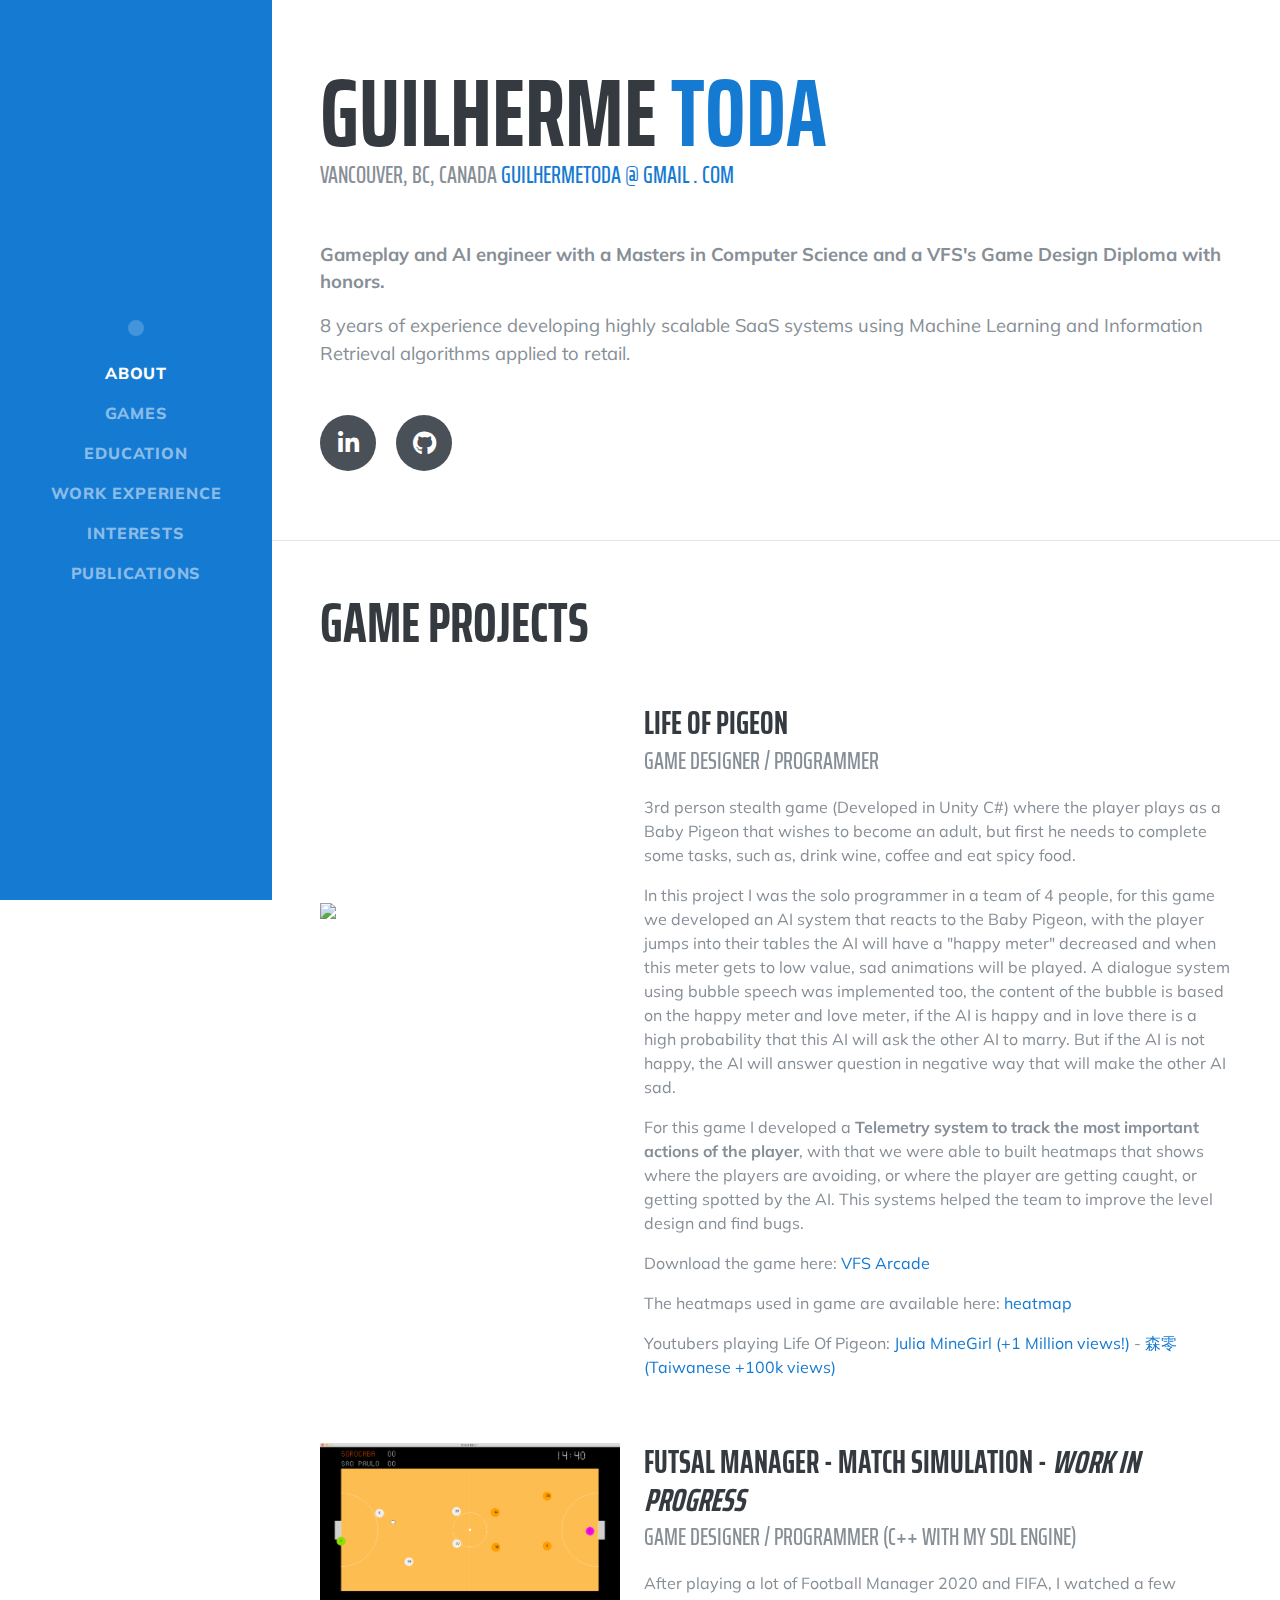
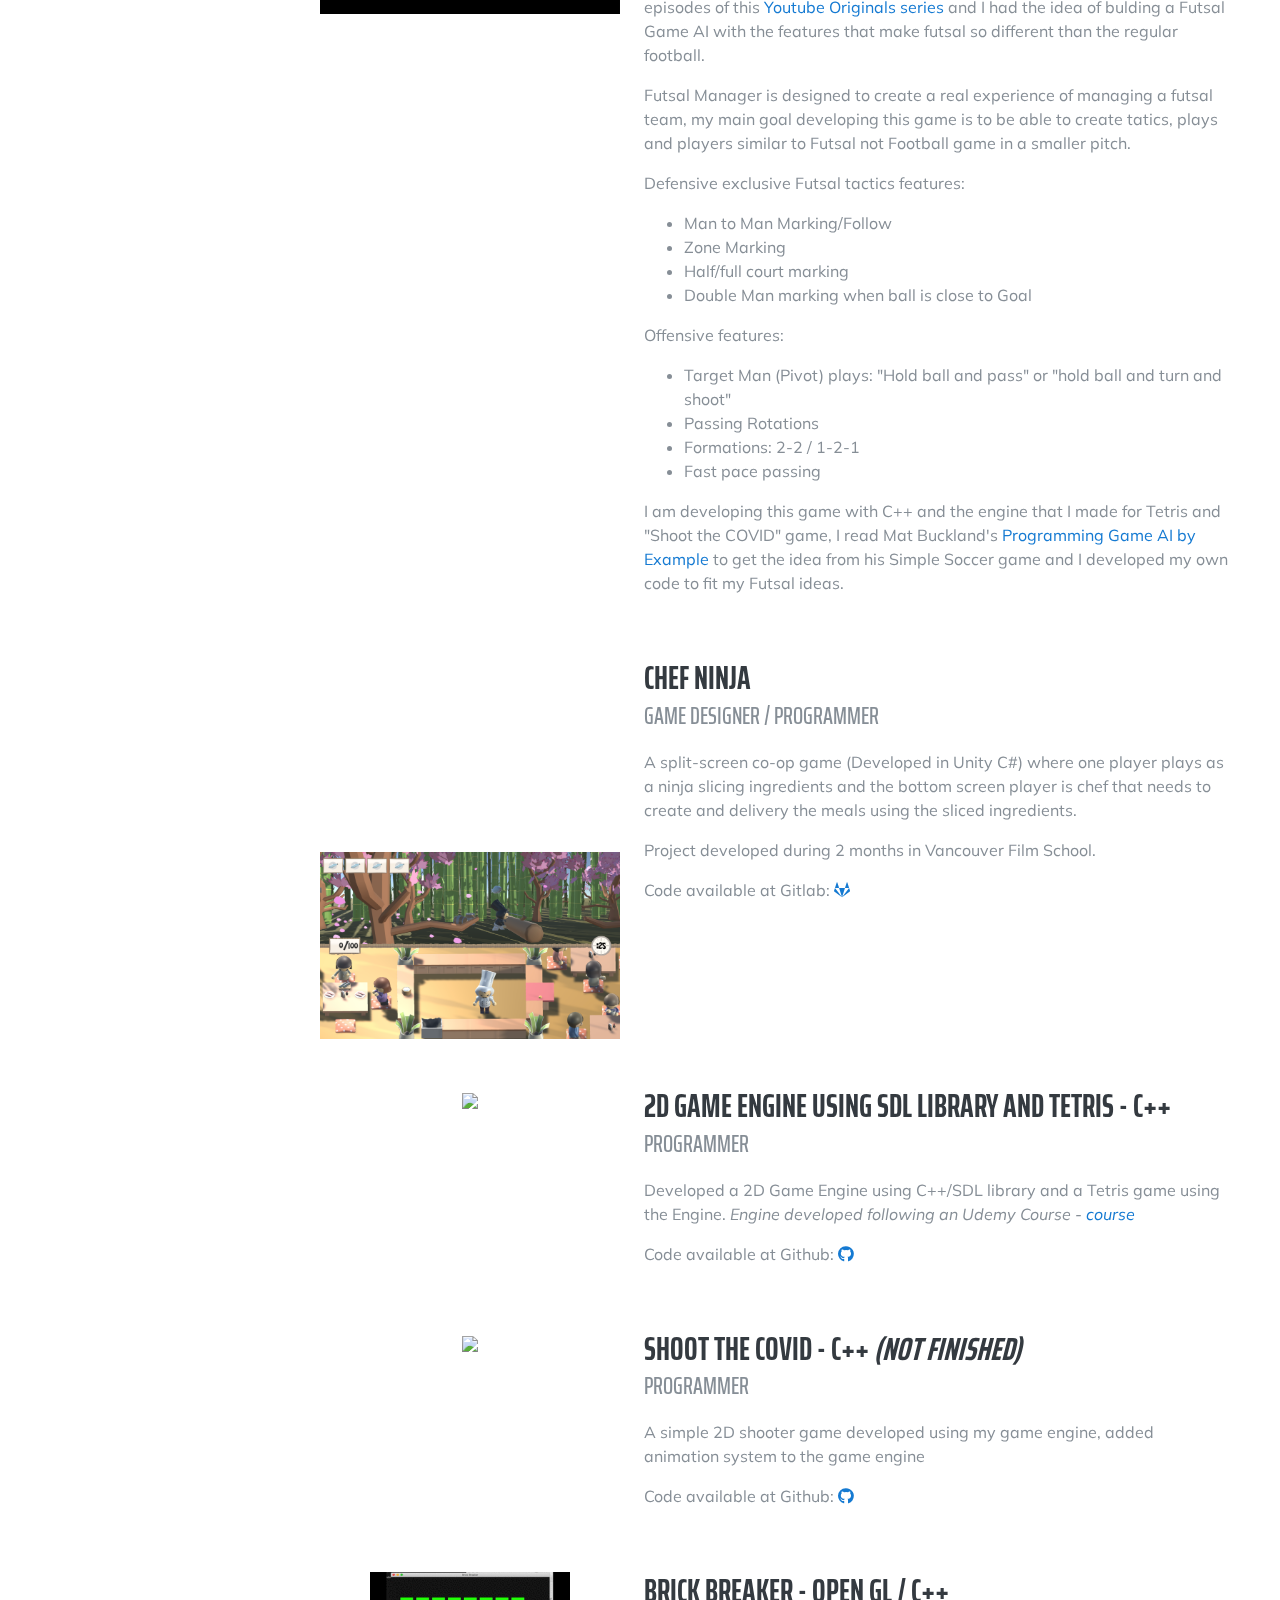
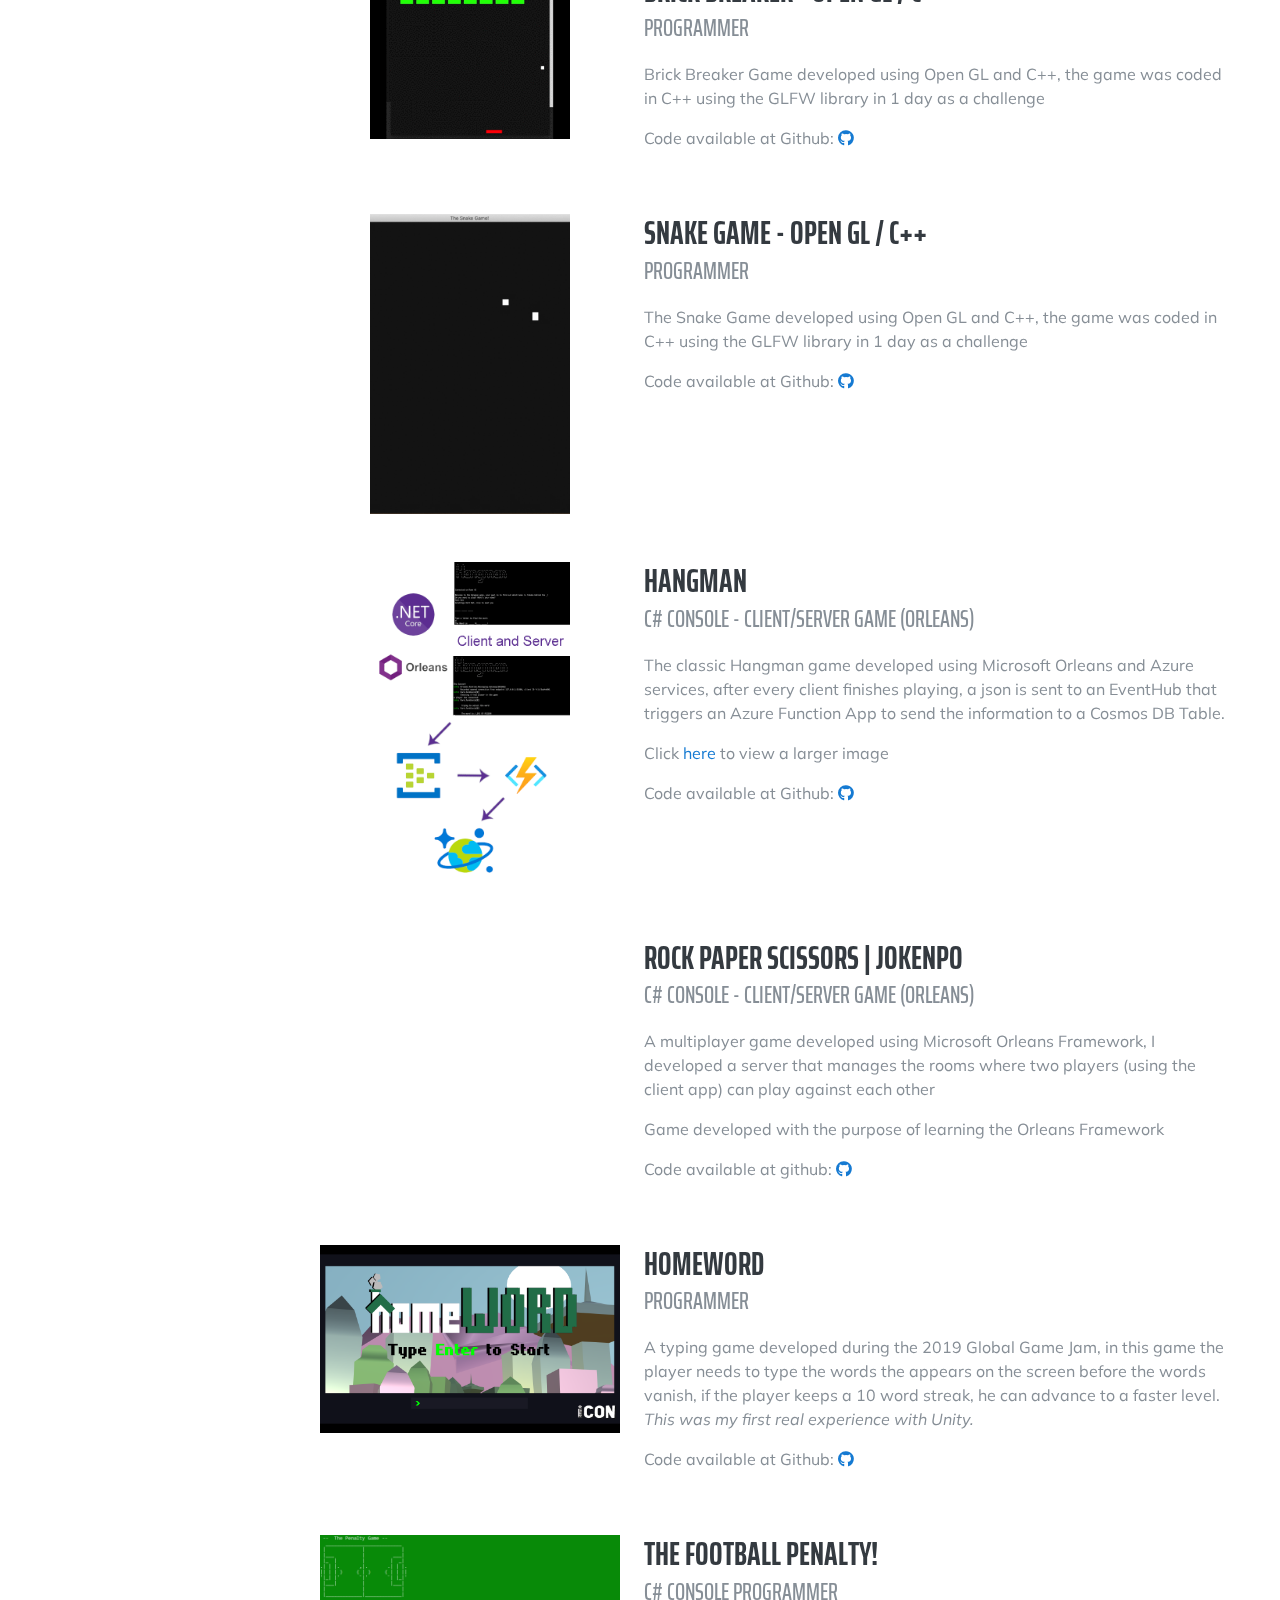
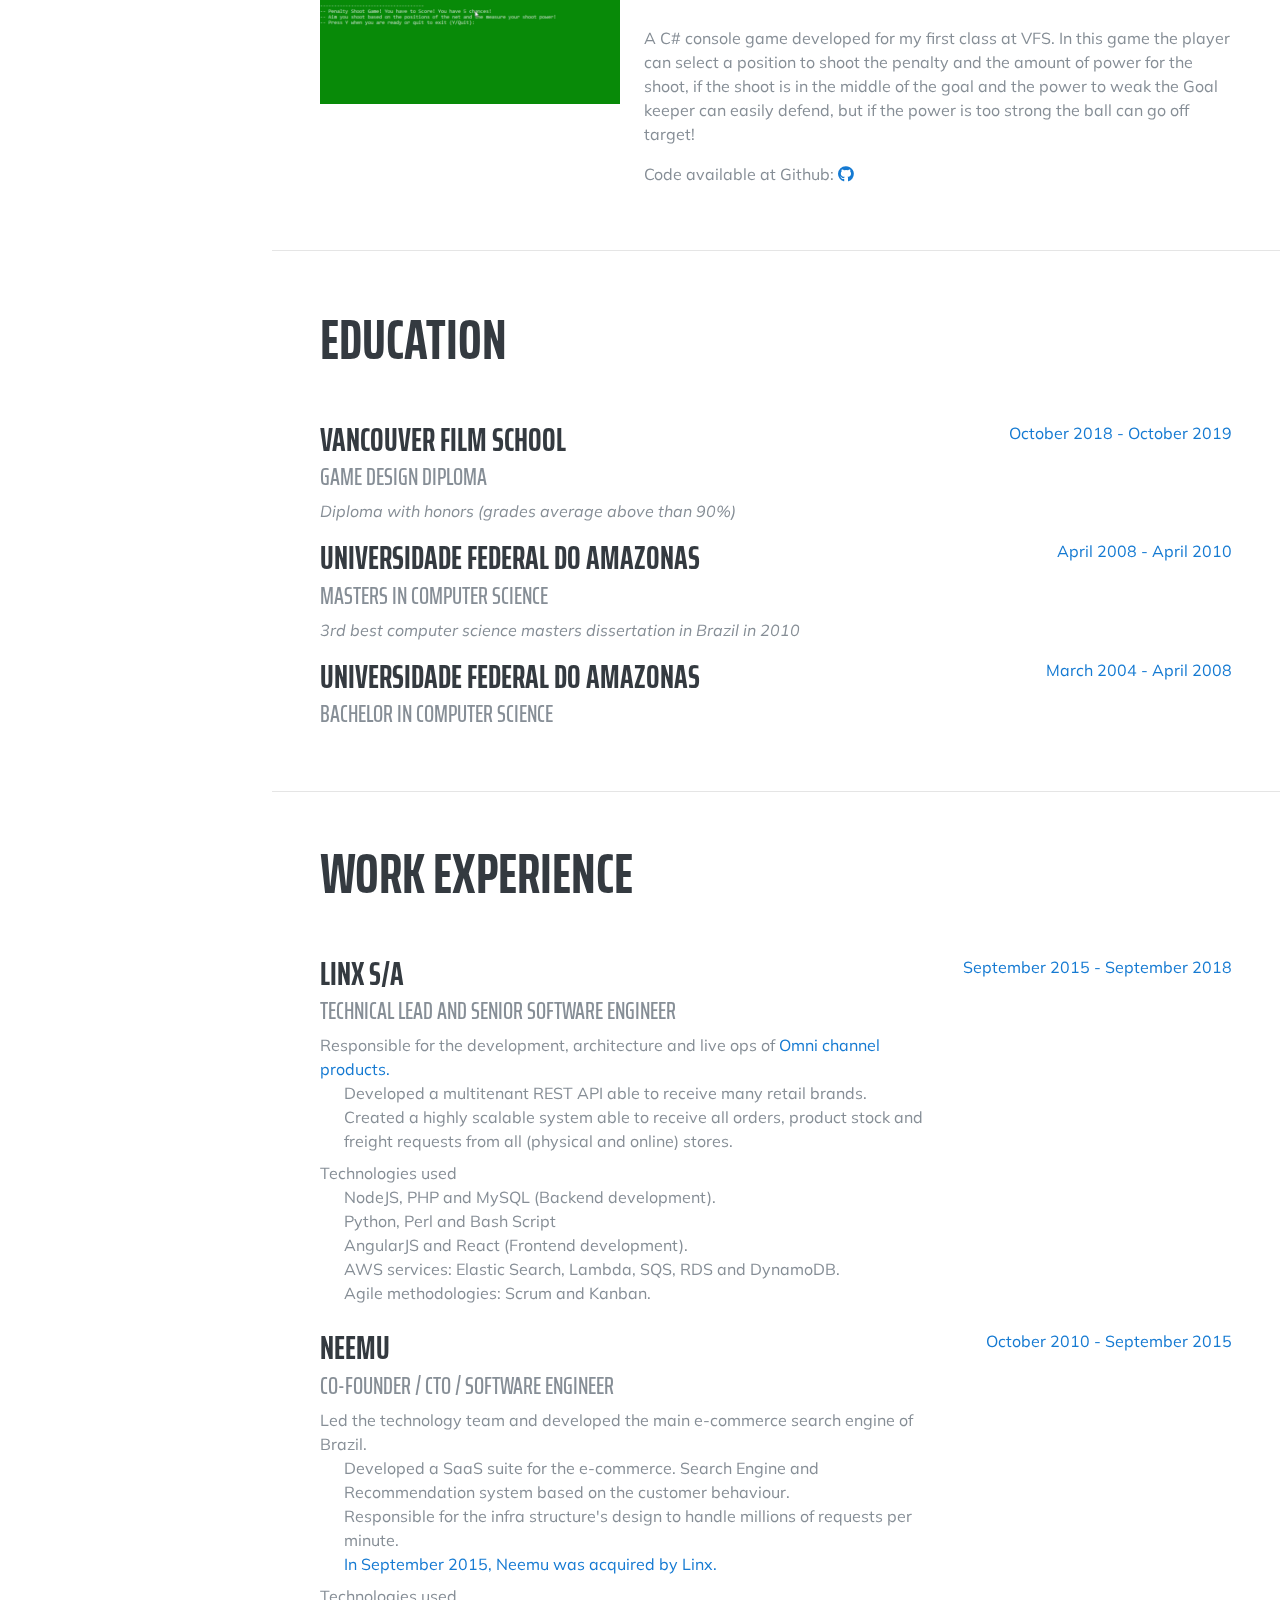
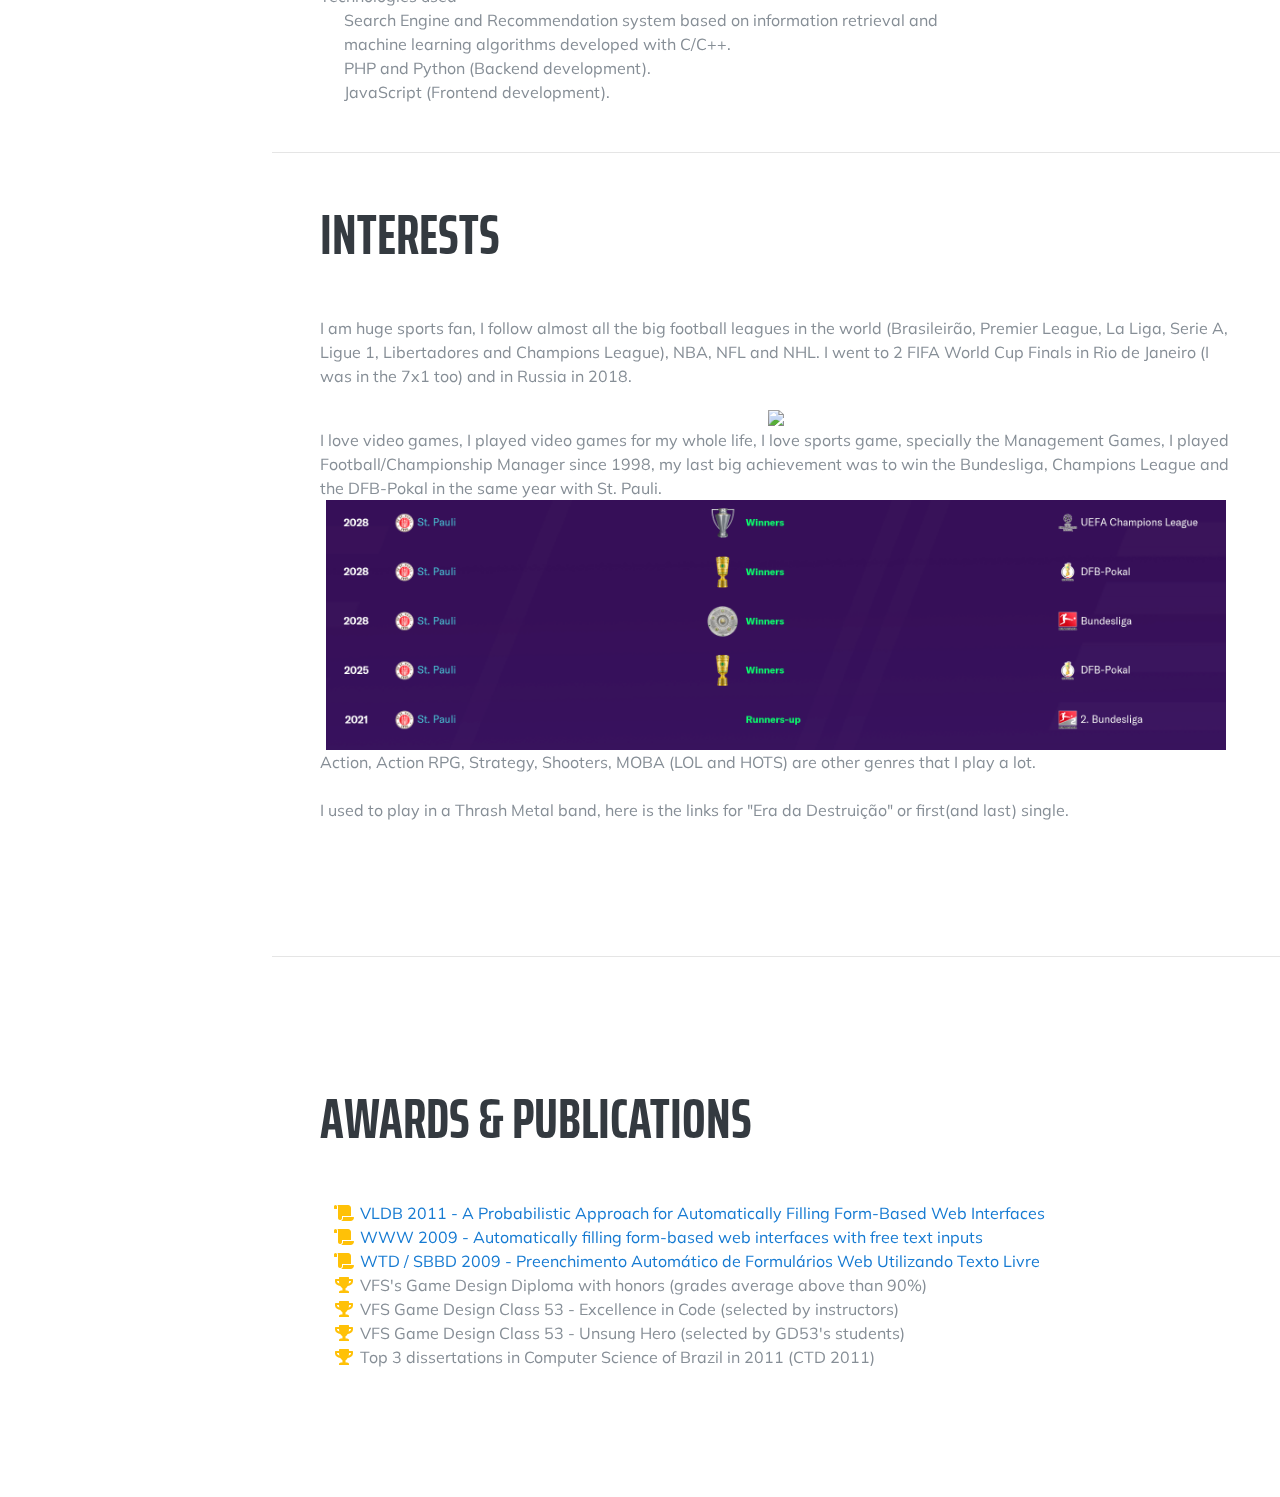
==== commit cf9eb421: "1MM views life of Pigeon" ====
--- a/index.html
+++ b/index.html
@@ -118,7 +118,7 @@
             <p>For this game I developed a <b>Telemetry system to track the most important actions of the player</b>, with that we were able to built heatmaps that shows where the players are avoiding, or where the player are getting caught, or getting spotted by the AI. This systems helped the team to improve the level design and find bugs.</p>
             <p>Download the game here: <a href="http://community.vfs.com/arcade/game/life-of-pigeon/"> VFS Arcade </a></p>
             <p>The heatmaps used in game are available here: <a href="heatmap/heatmap.html"> heatmap </a></p>
-            <p> Youtubers playing Life Of Pigeon: <a href="https://www.youtube.com/watch?v=5PLeYPVq2Lc">Julia MineGirl (+500k views)</a> - <a href="https://www.youtube.com/watch?v=oKlAyVhd_yo"> 森零 (Taiwanese +100k views) </a></p>
+            <p> Youtubers playing Life Of Pigeon: <a href="https://www.youtube.com/watch?v=5PLeYPVq2Lc">Julia MineGirl (+1 Million views!)</a> - <a href="https://www.youtube.com/watch?v=oKlAyVhd_yo"> 森零 (Taiwanese +100k views) </a></p>
           </div>
           
         </div>
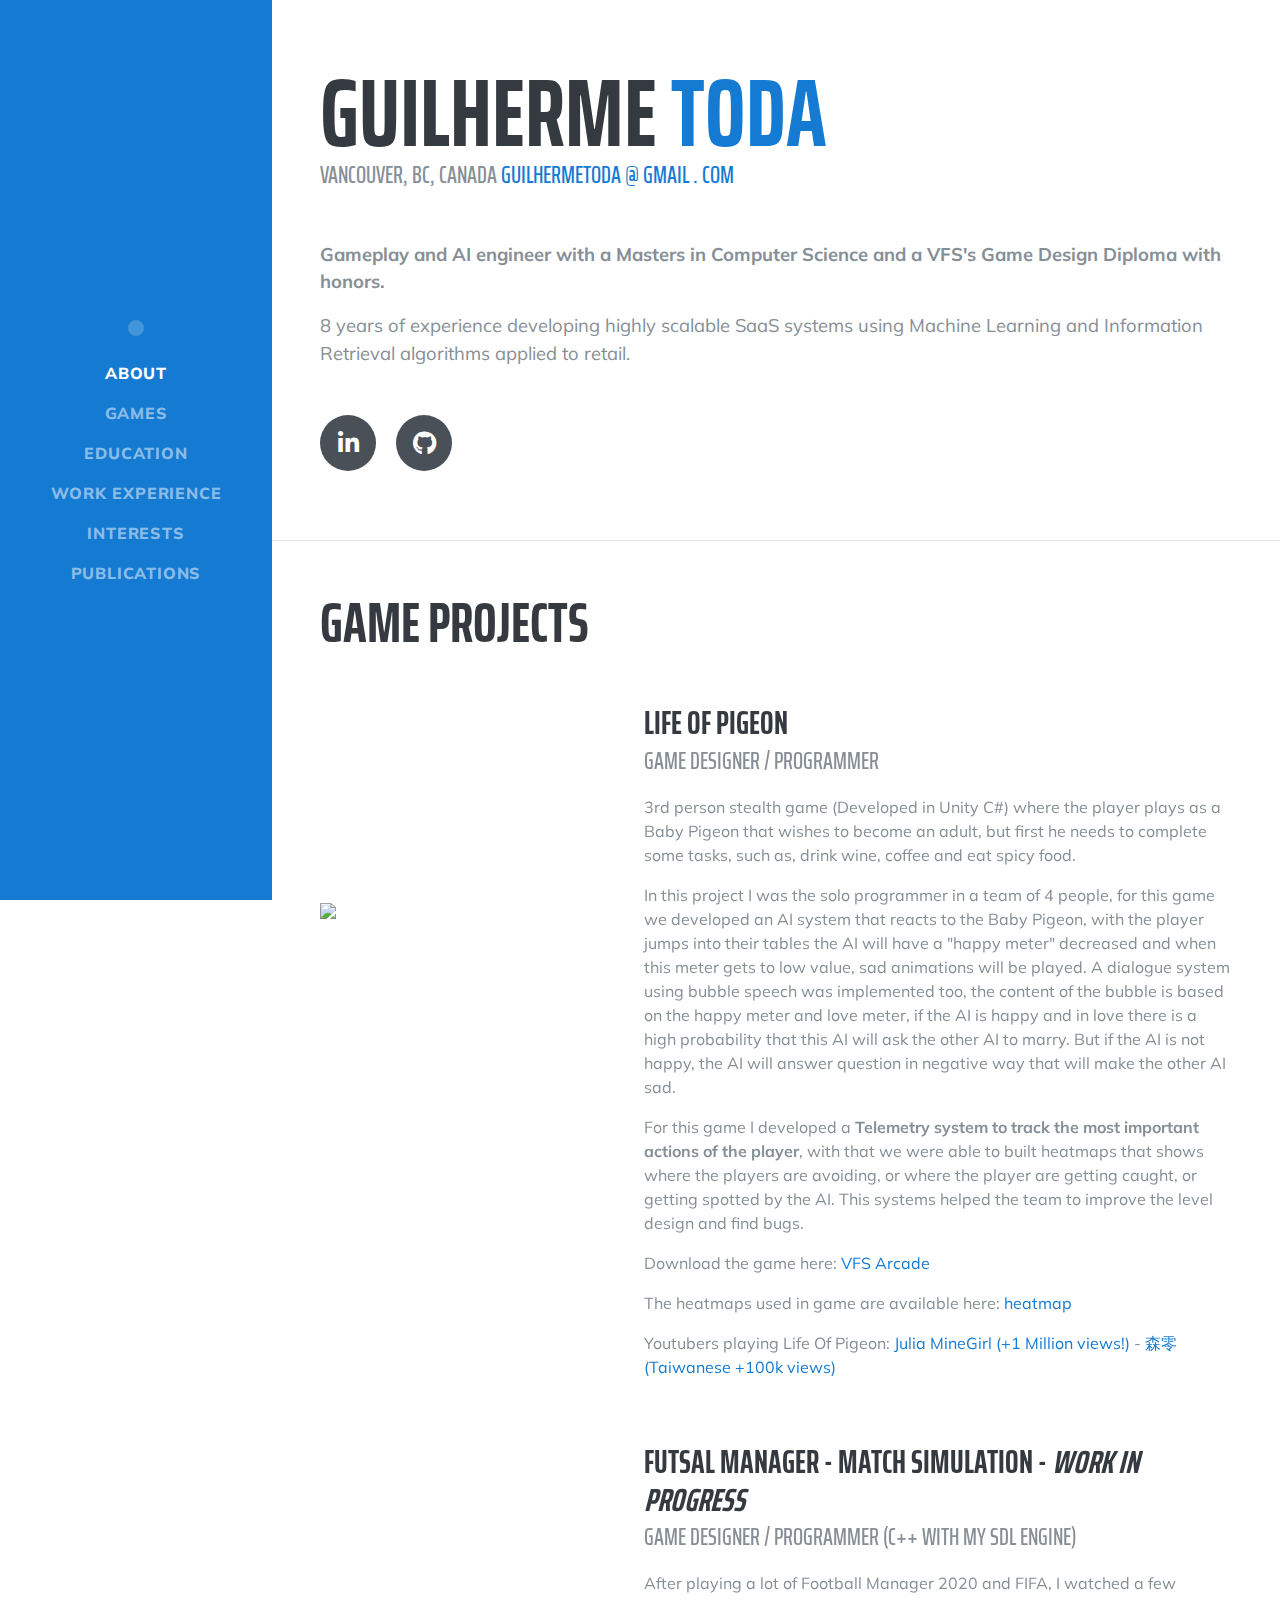
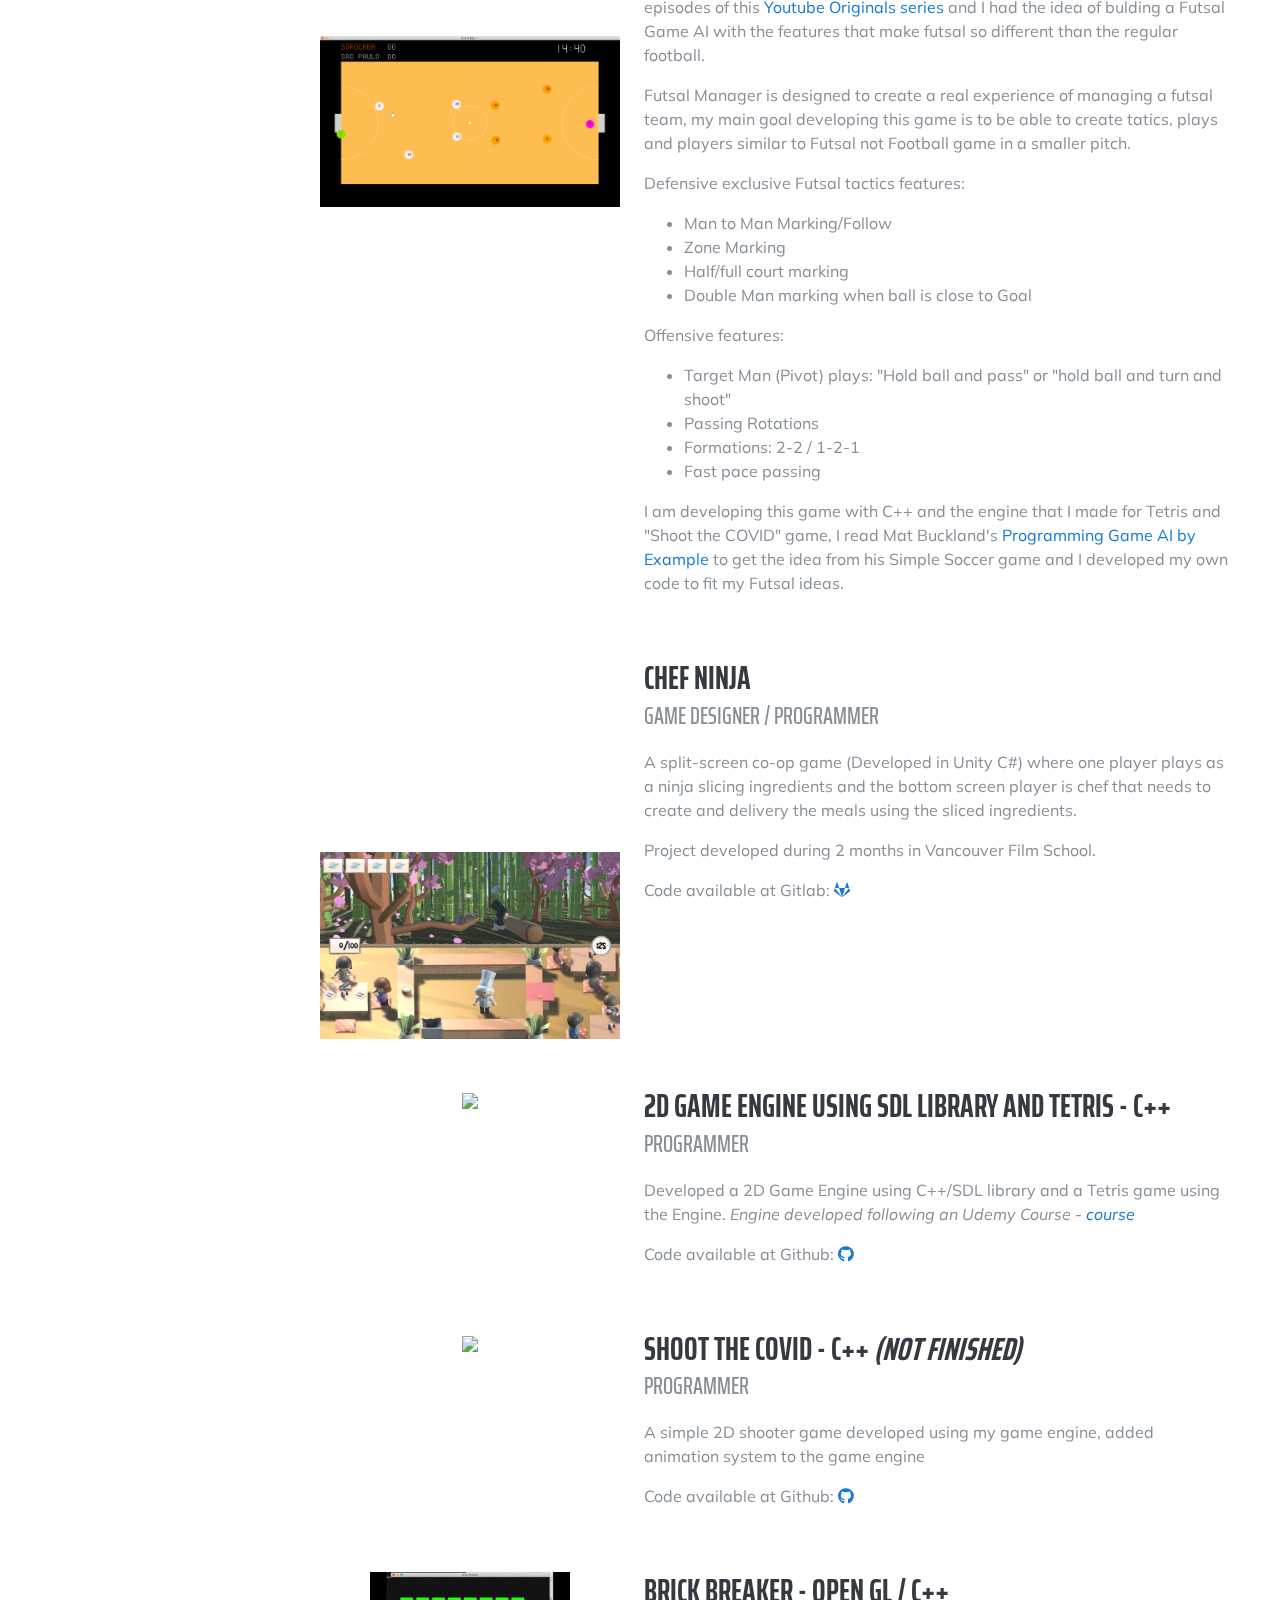
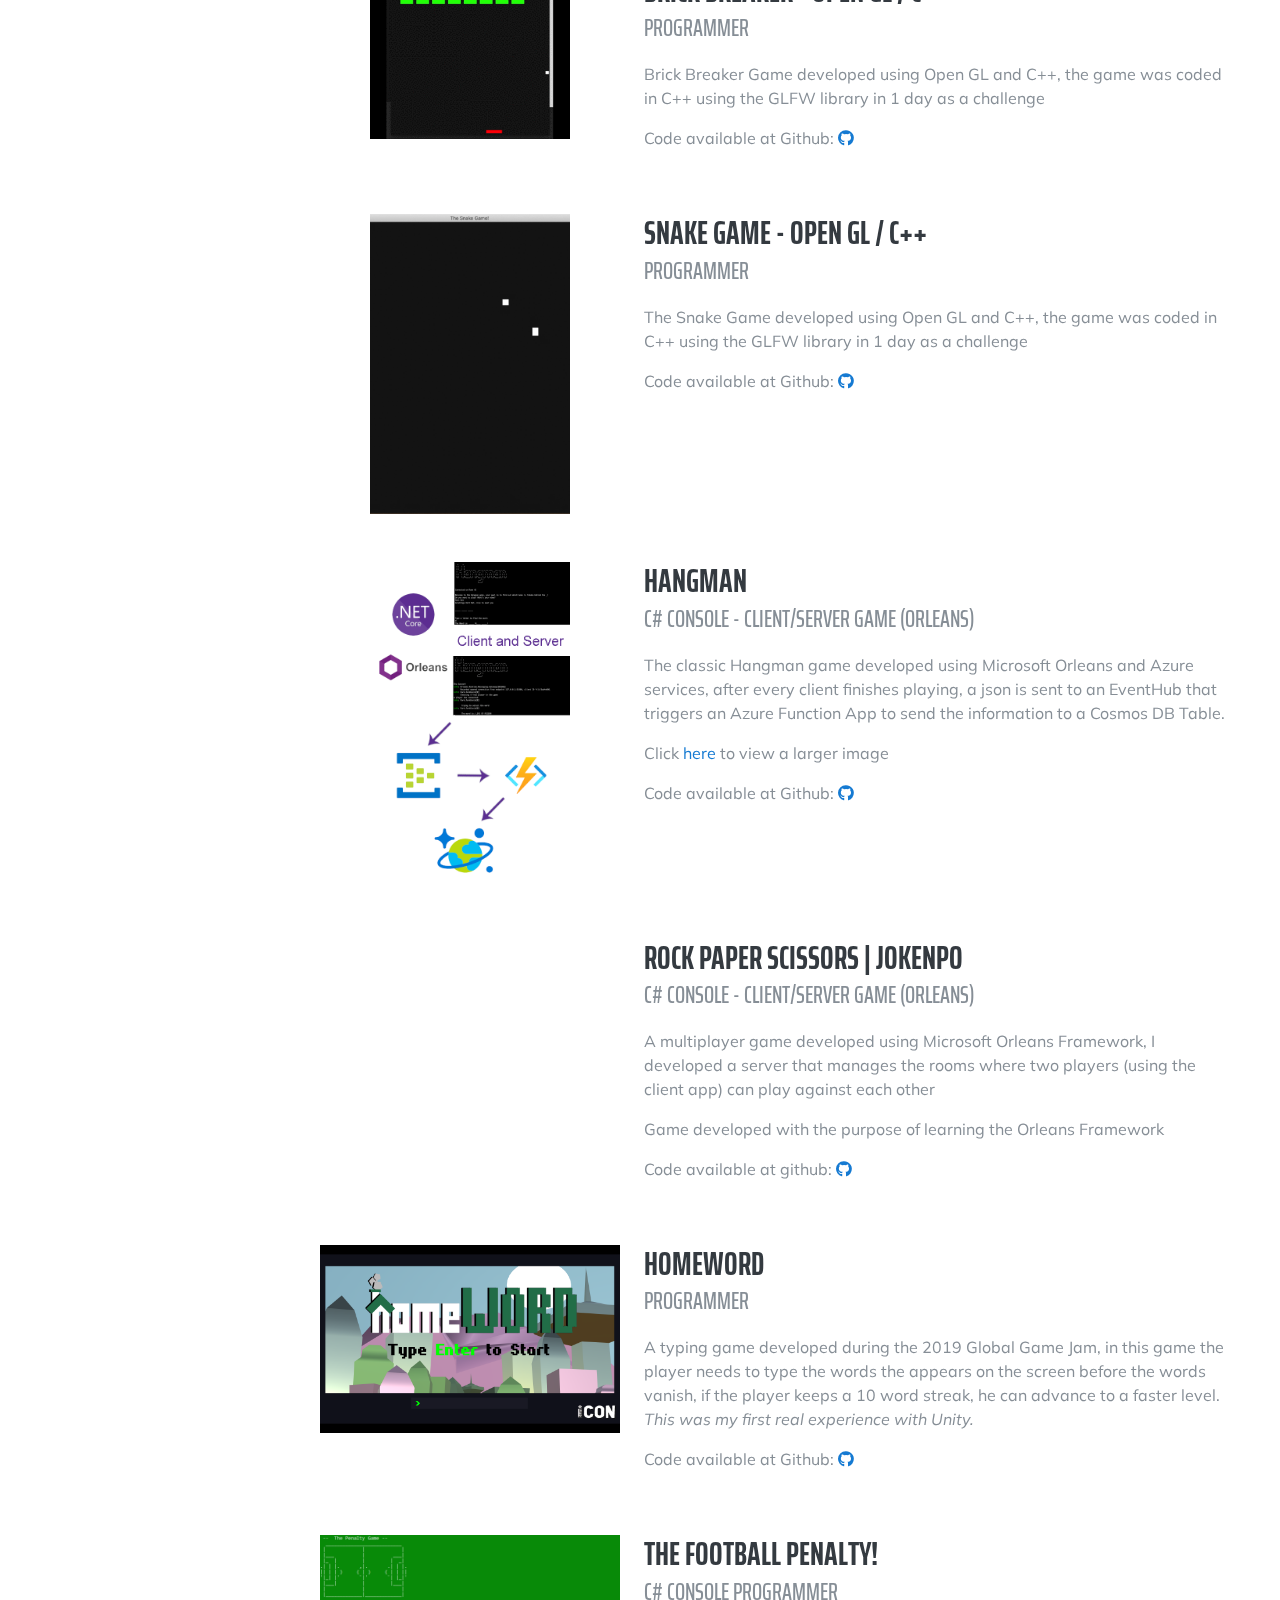
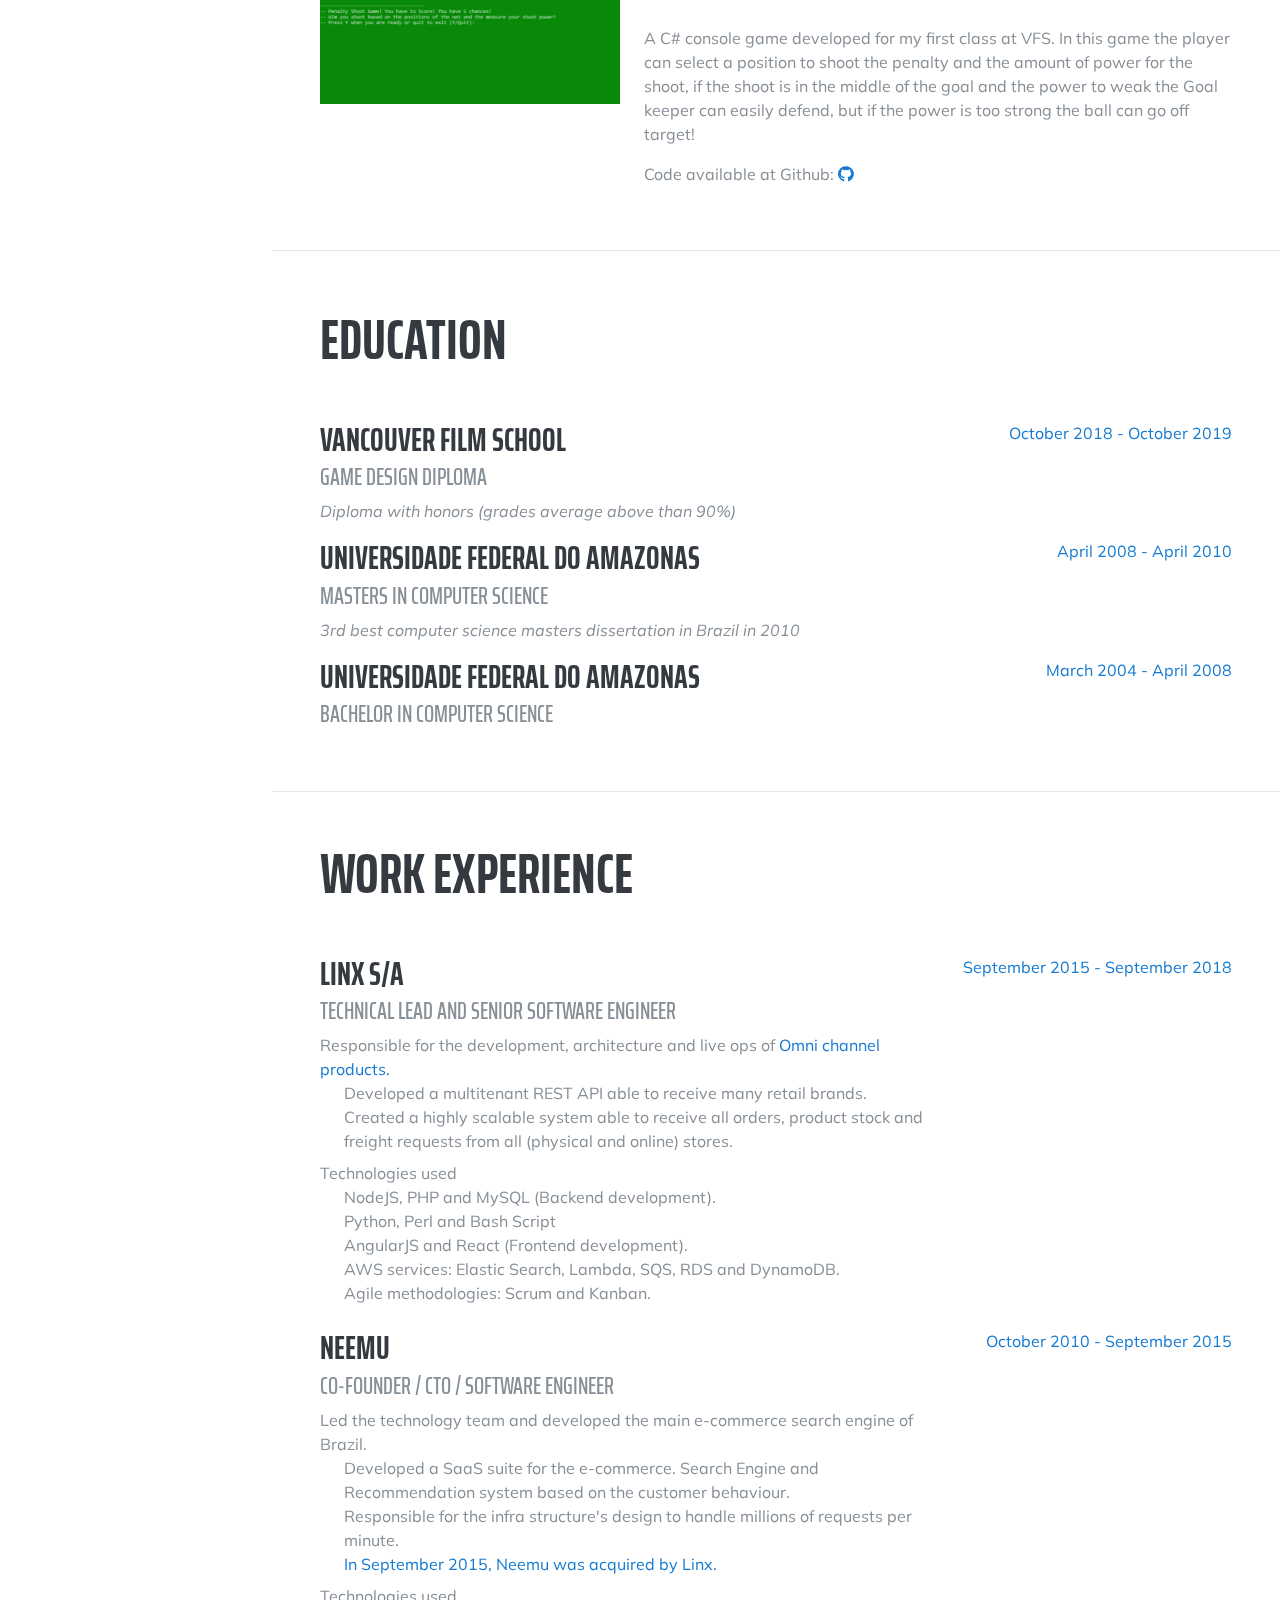
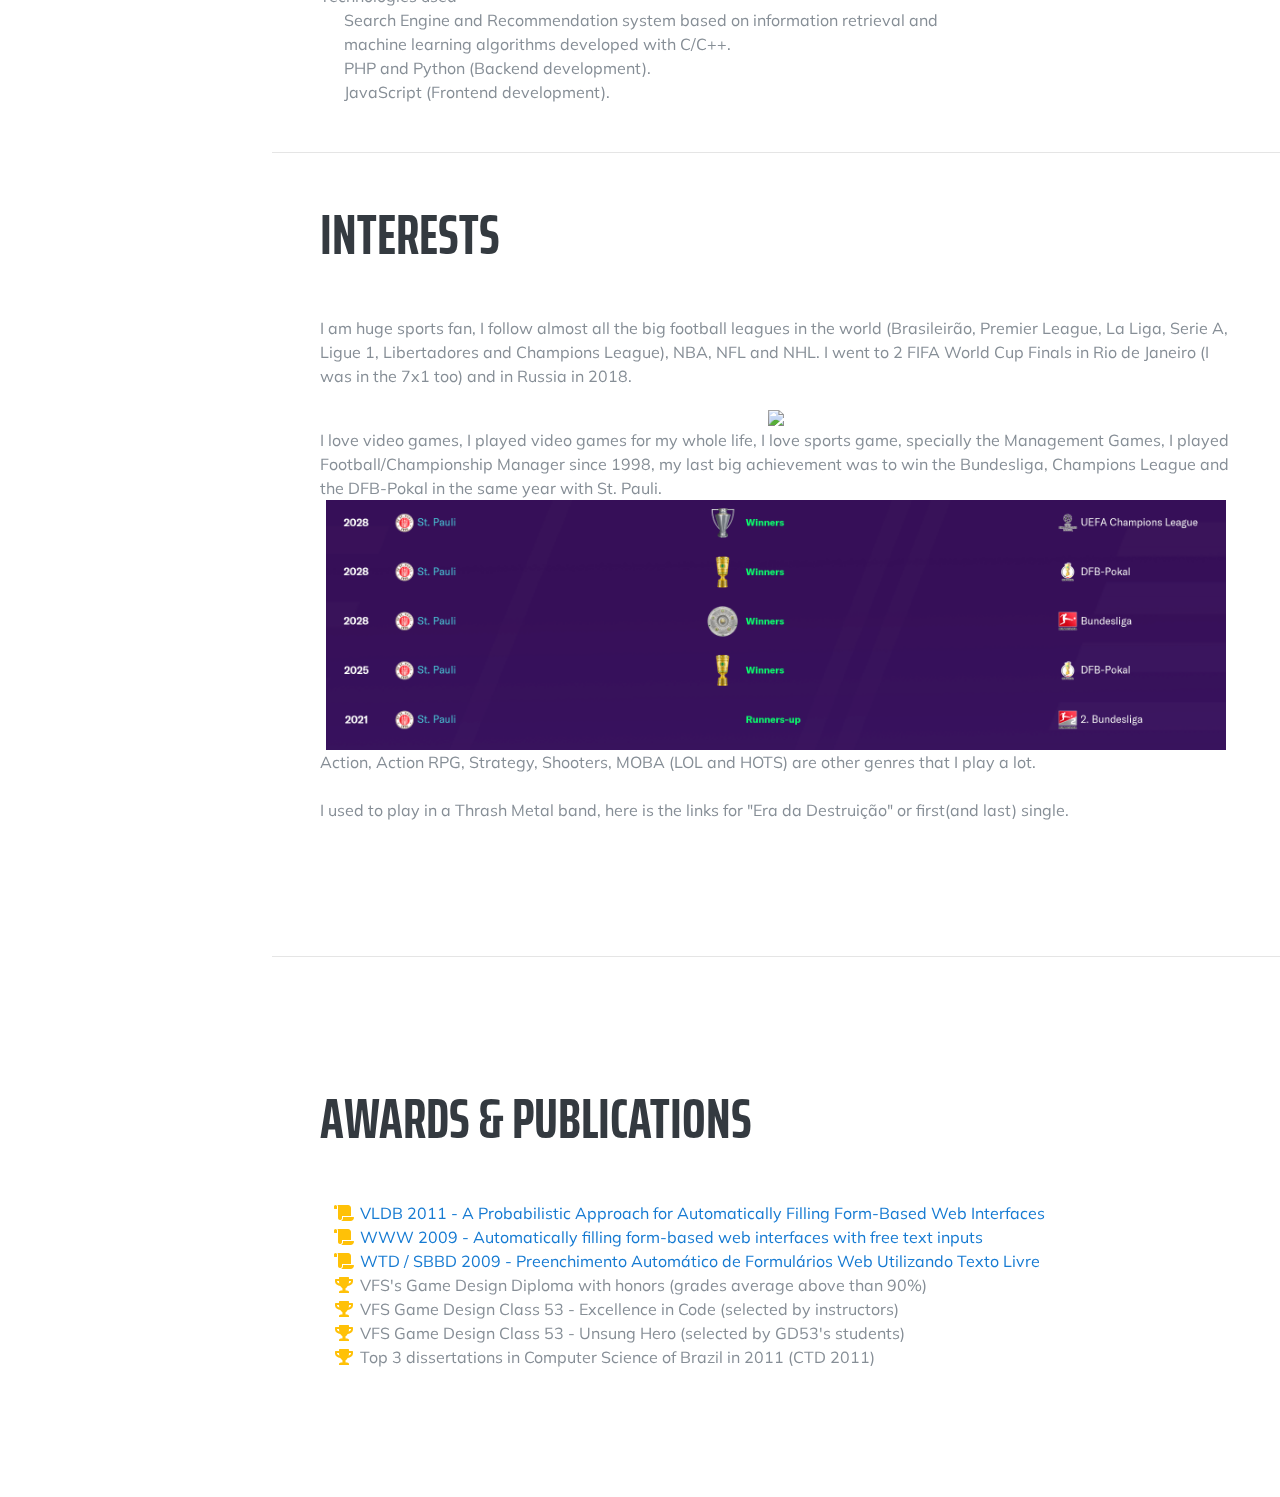
==== commit cc5fea82: "Added futsal v0.1 video" ====
--- a/index.html
+++ b/index.html
@@ -125,8 +125,7 @@
 
         <div class="resume-item d-flex flex-column flex-md-row justify-content-between mb-5">
           <div class="resume-img mr-4">
-      <!--<a href="heatmap/heatmap.html"> <img class="mb-1" src="img/LifeOfPigeon.png"/>-->
-        
+        <iframe width="300" height="187" src="https://www.youtube.com/embed/-MXMfTAZ-EE" frameborder="0" allow="accelerometer; autoplay; encrypted-media; gyroscope; picture-in-picture" allowfullscreen></iframe>
                 <img src="img/futsal.png"/></a>
           </div>
           <div class="resume-content">
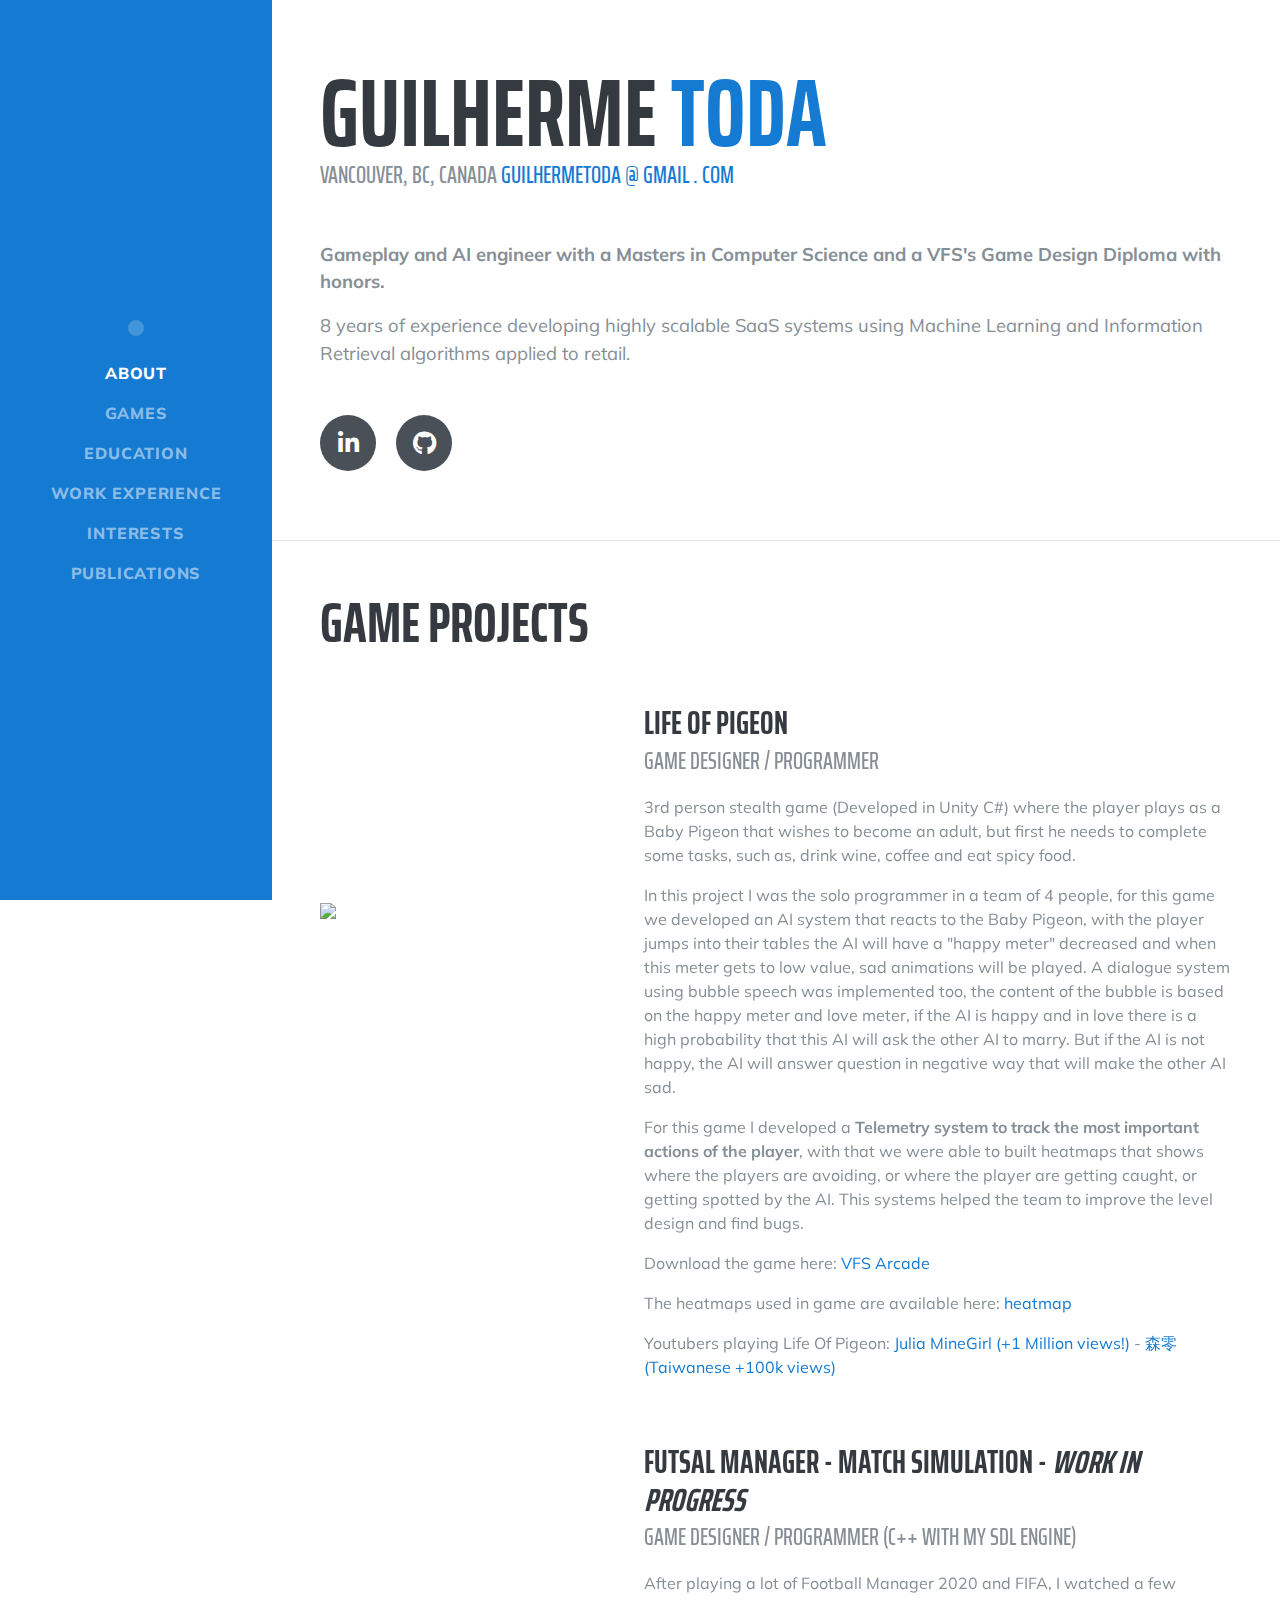
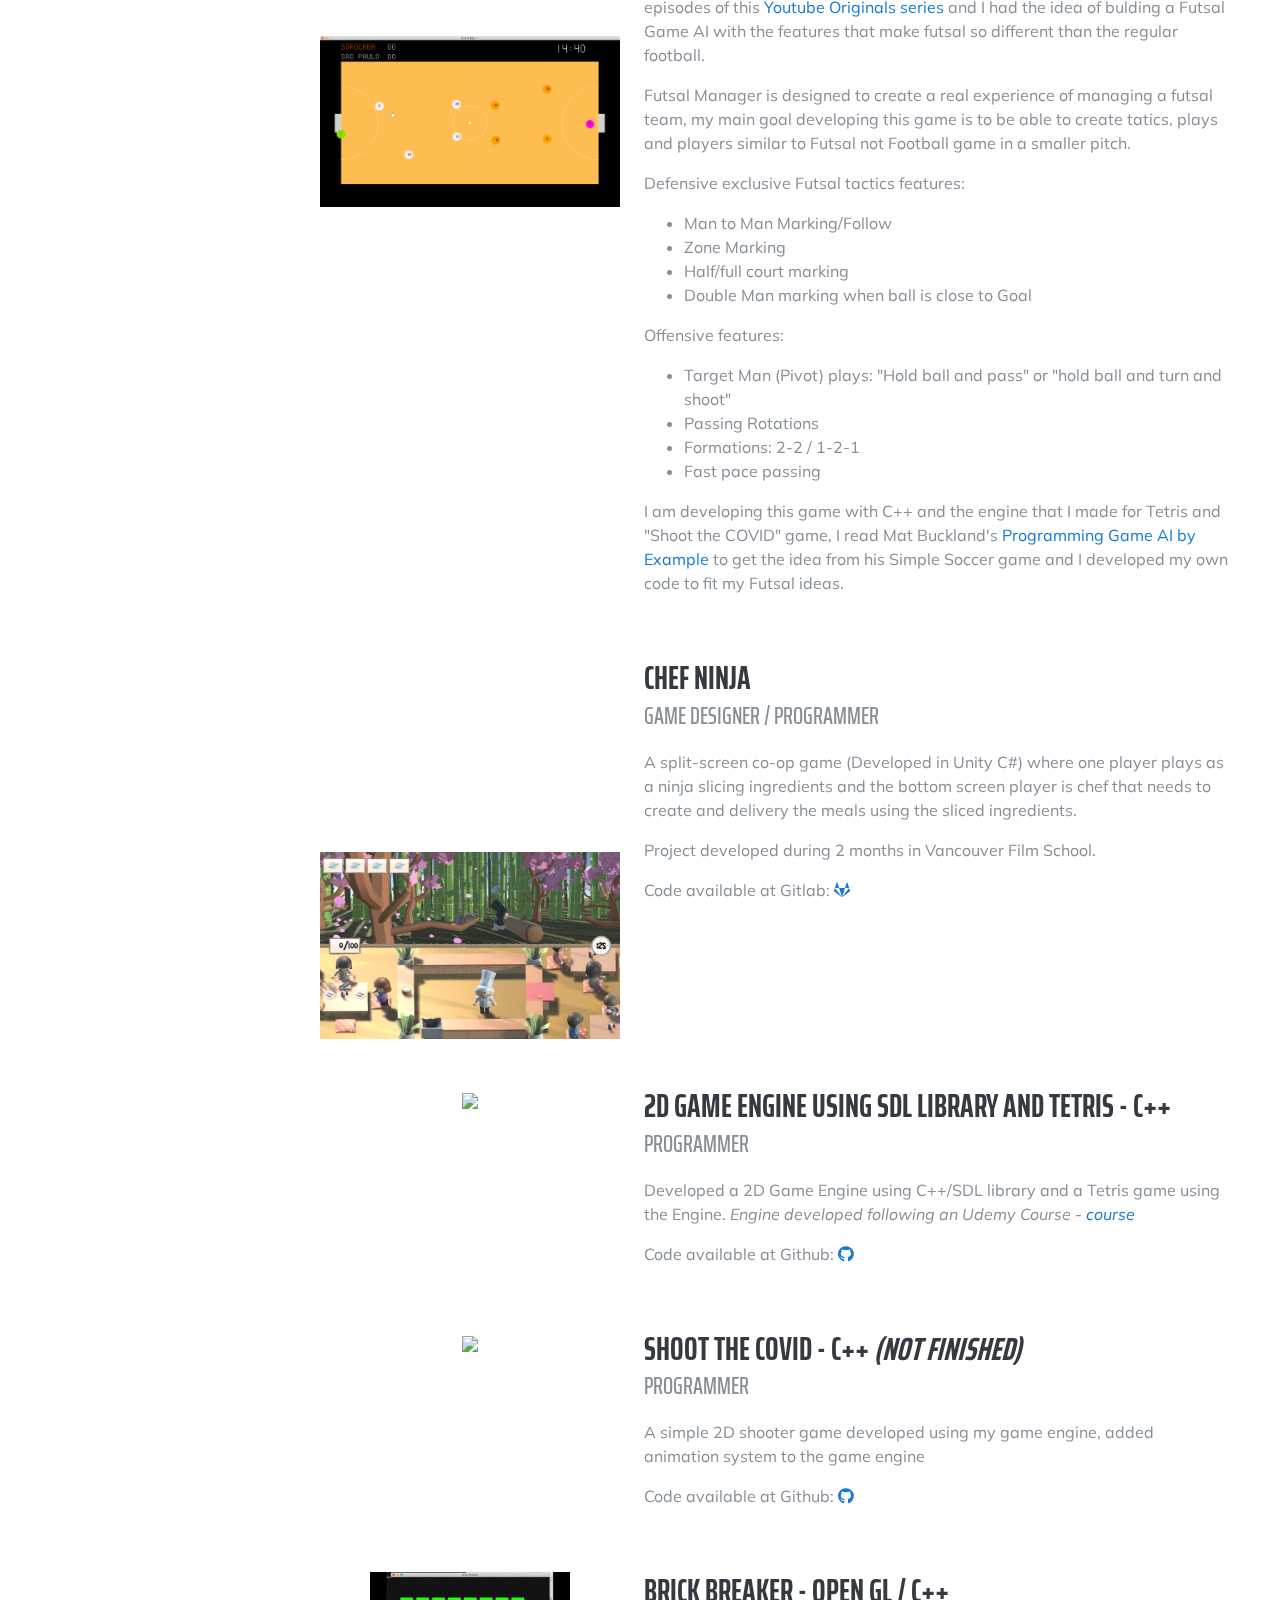
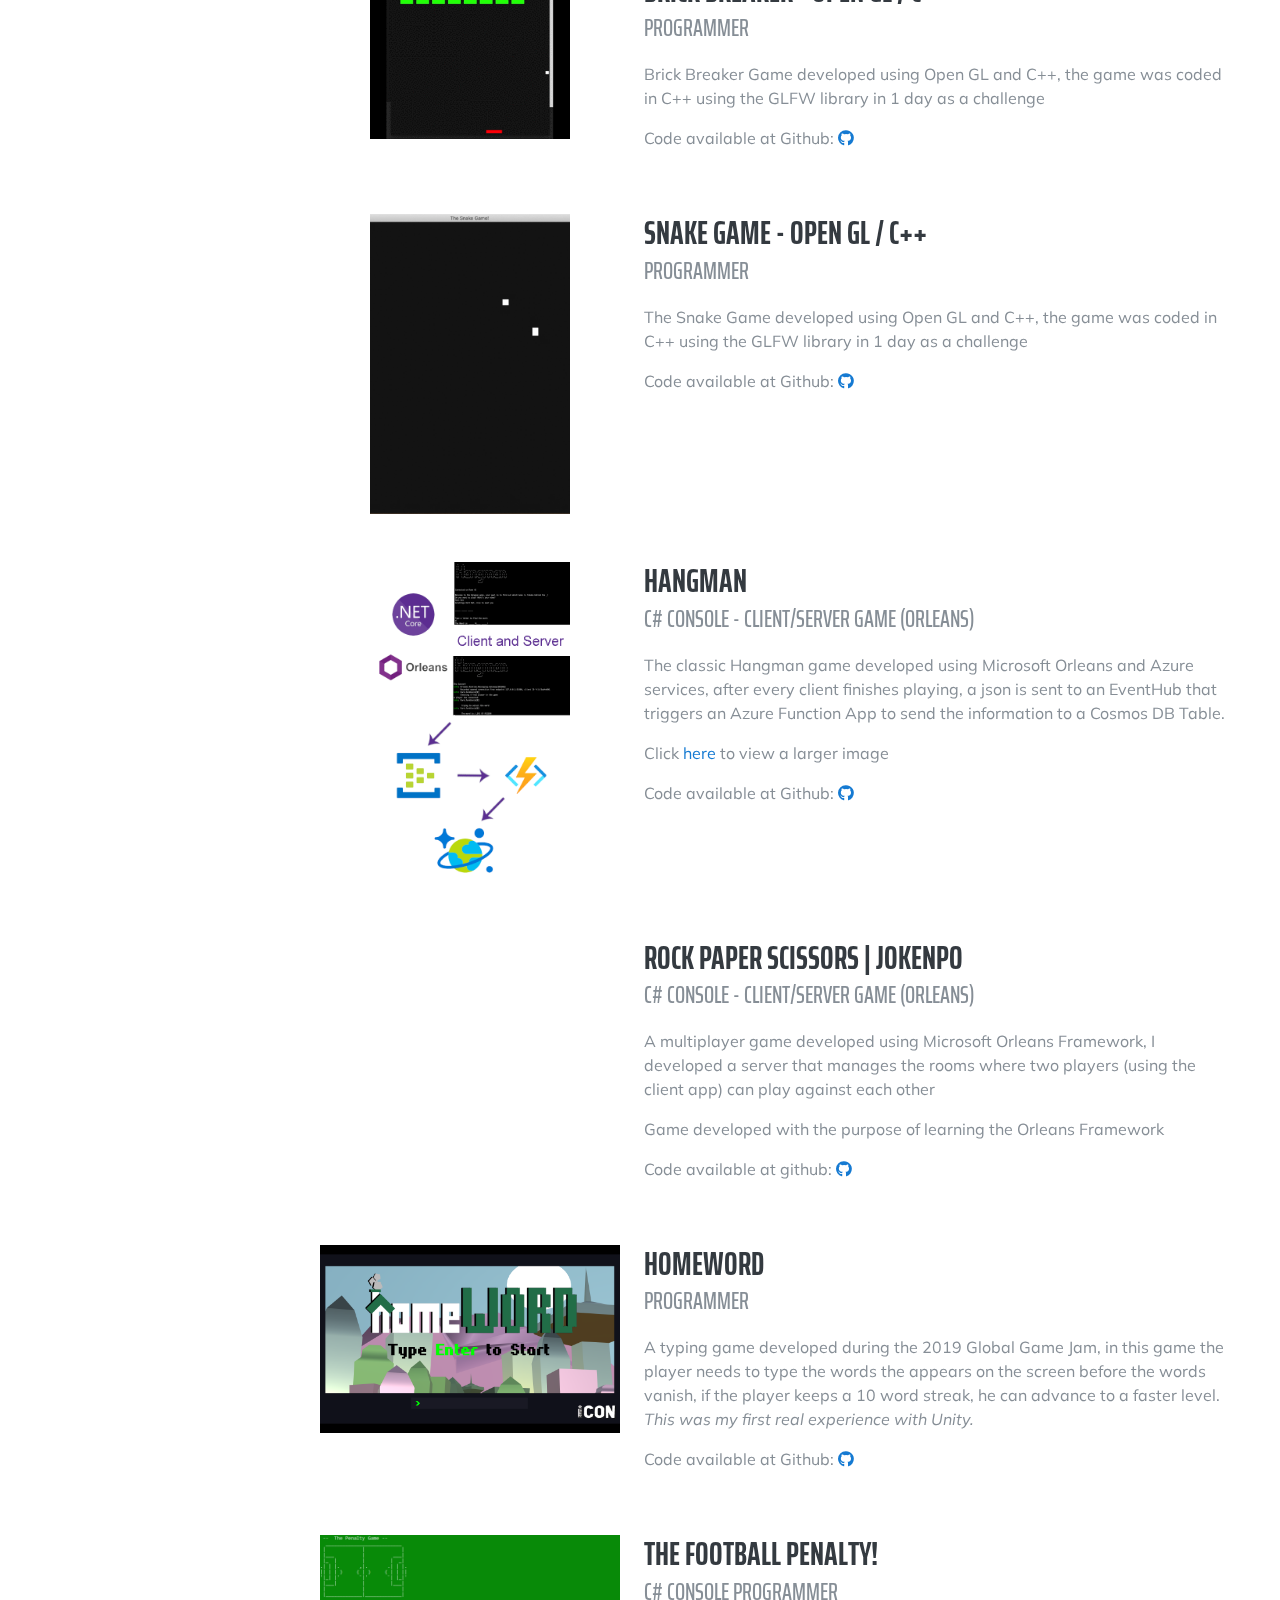
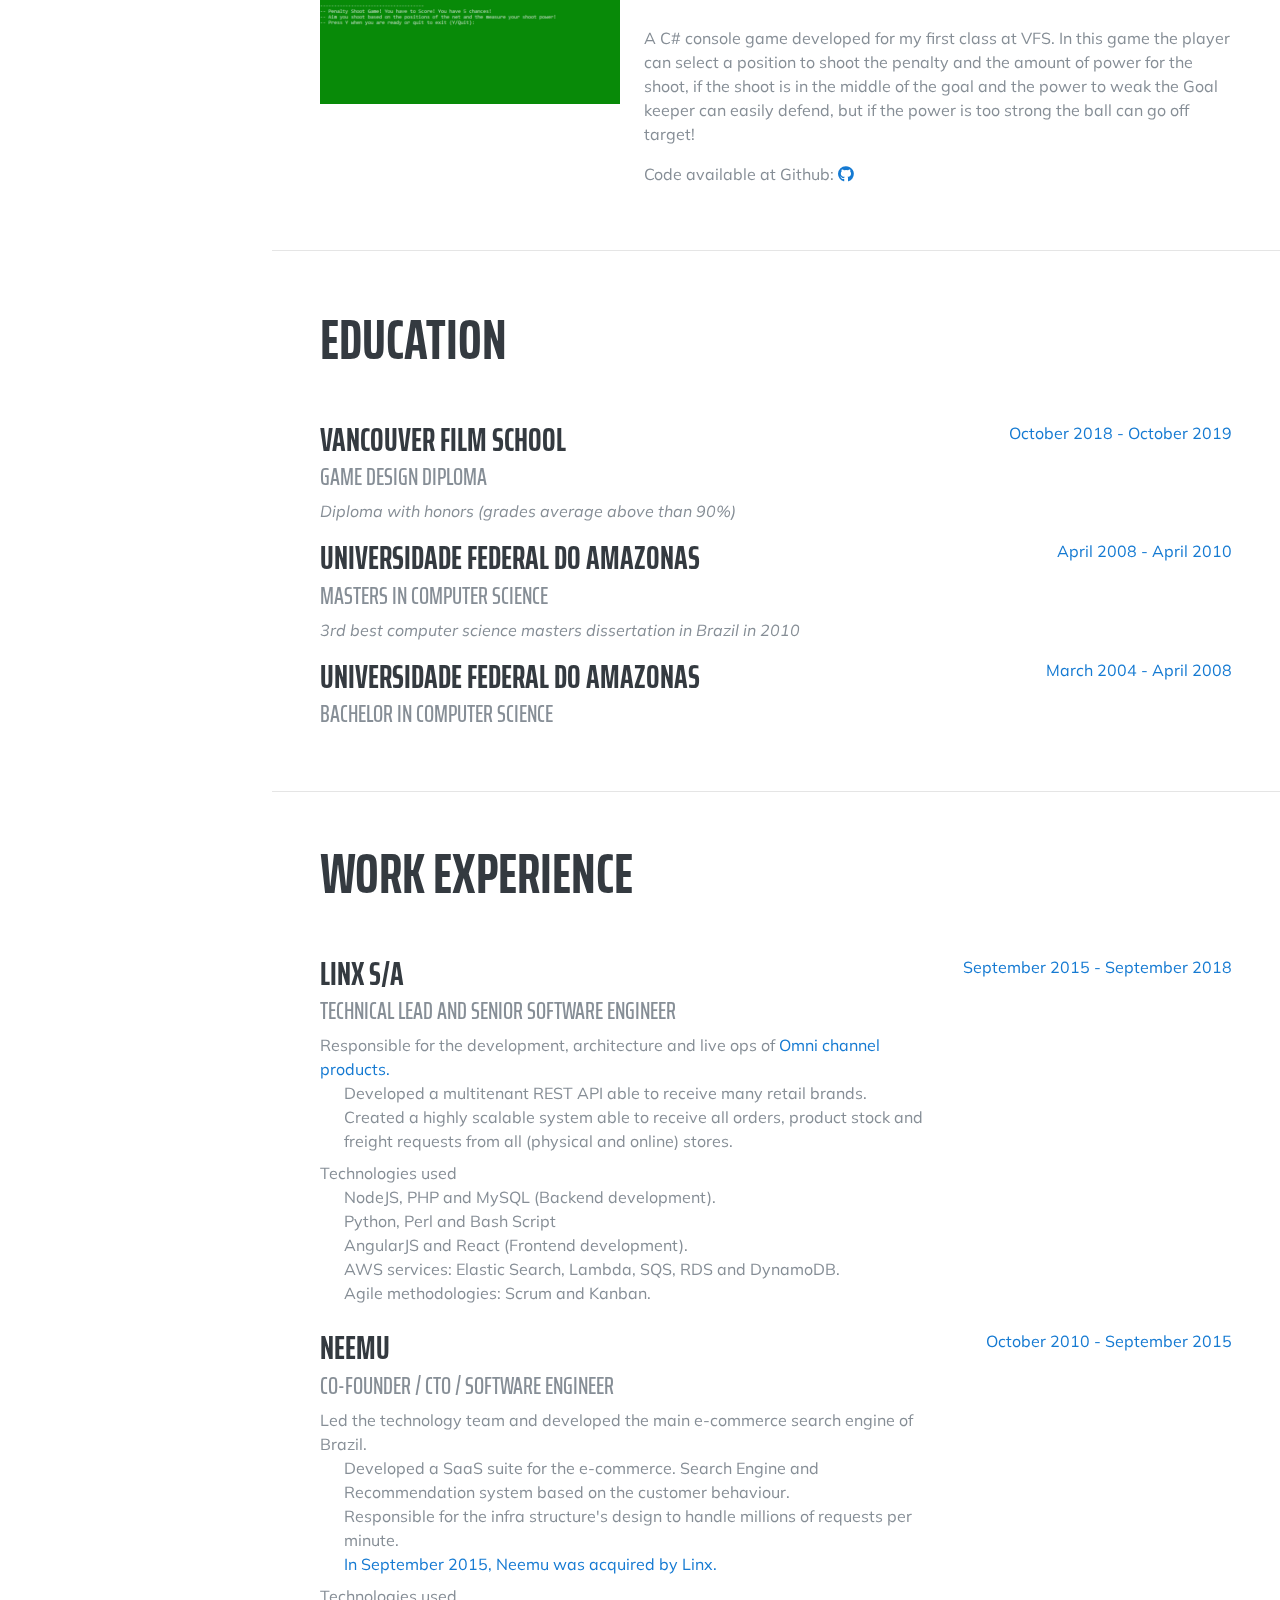
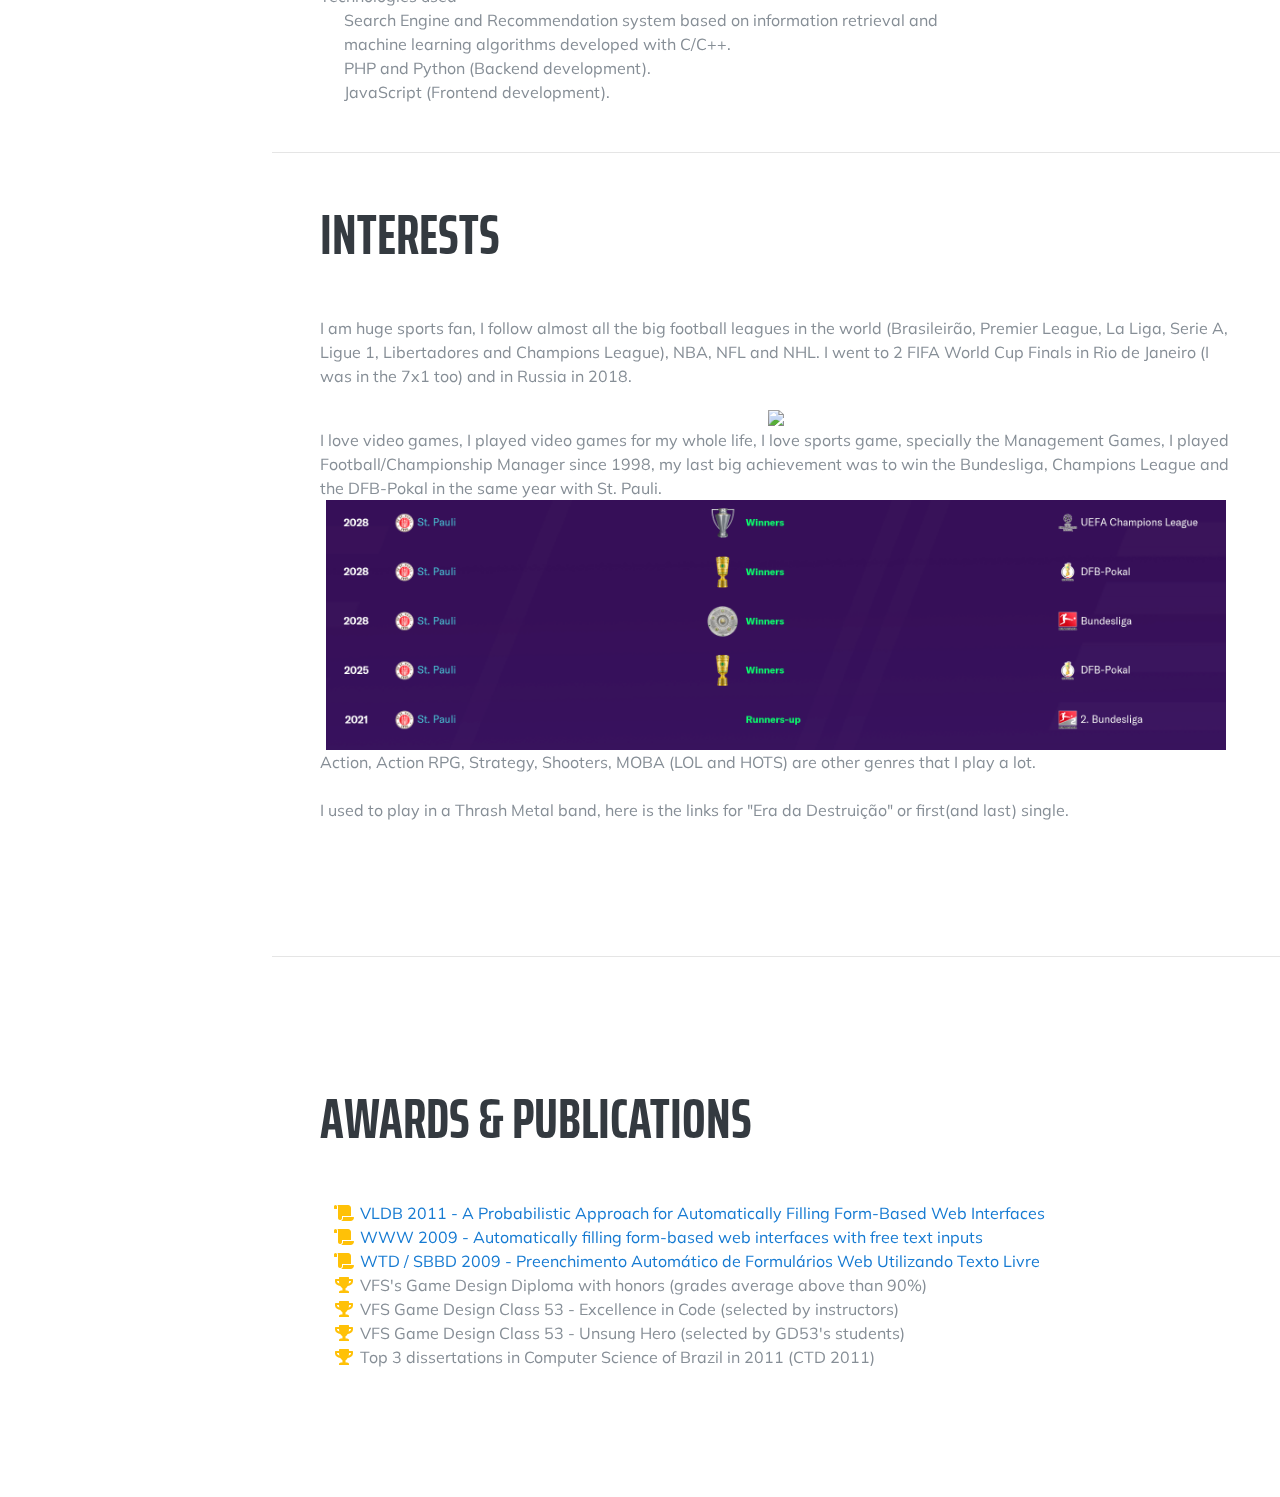
==== commit b427d4f6: "Added new video Futsal" ====
--- a/index.html
+++ b/index.html
@@ -125,7 +125,7 @@
 
         <div class="resume-item d-flex flex-column flex-md-row justify-content-between mb-5">
           <div class="resume-img mr-4">
-        <iframe width="300" height="187" src="https://www.youtube.com/embed/-MXMfTAZ-EE" frameborder="0" allow="accelerometer; autoplay; encrypted-media; gyroscope; picture-in-picture" allowfullscreen></iframe>
+            <iframe width="300" height="187" src="https://www.youtube.com/embed/c1EYF4sn8Ns" frameborder="0" allow="accelerometer; autoplay; encrypted-media; gyroscope; picture-in-picture" allowfullscreen></iframe>
                 <img src="img/futsal.png"/></a>
           </div>
           <div class="resume-content">
